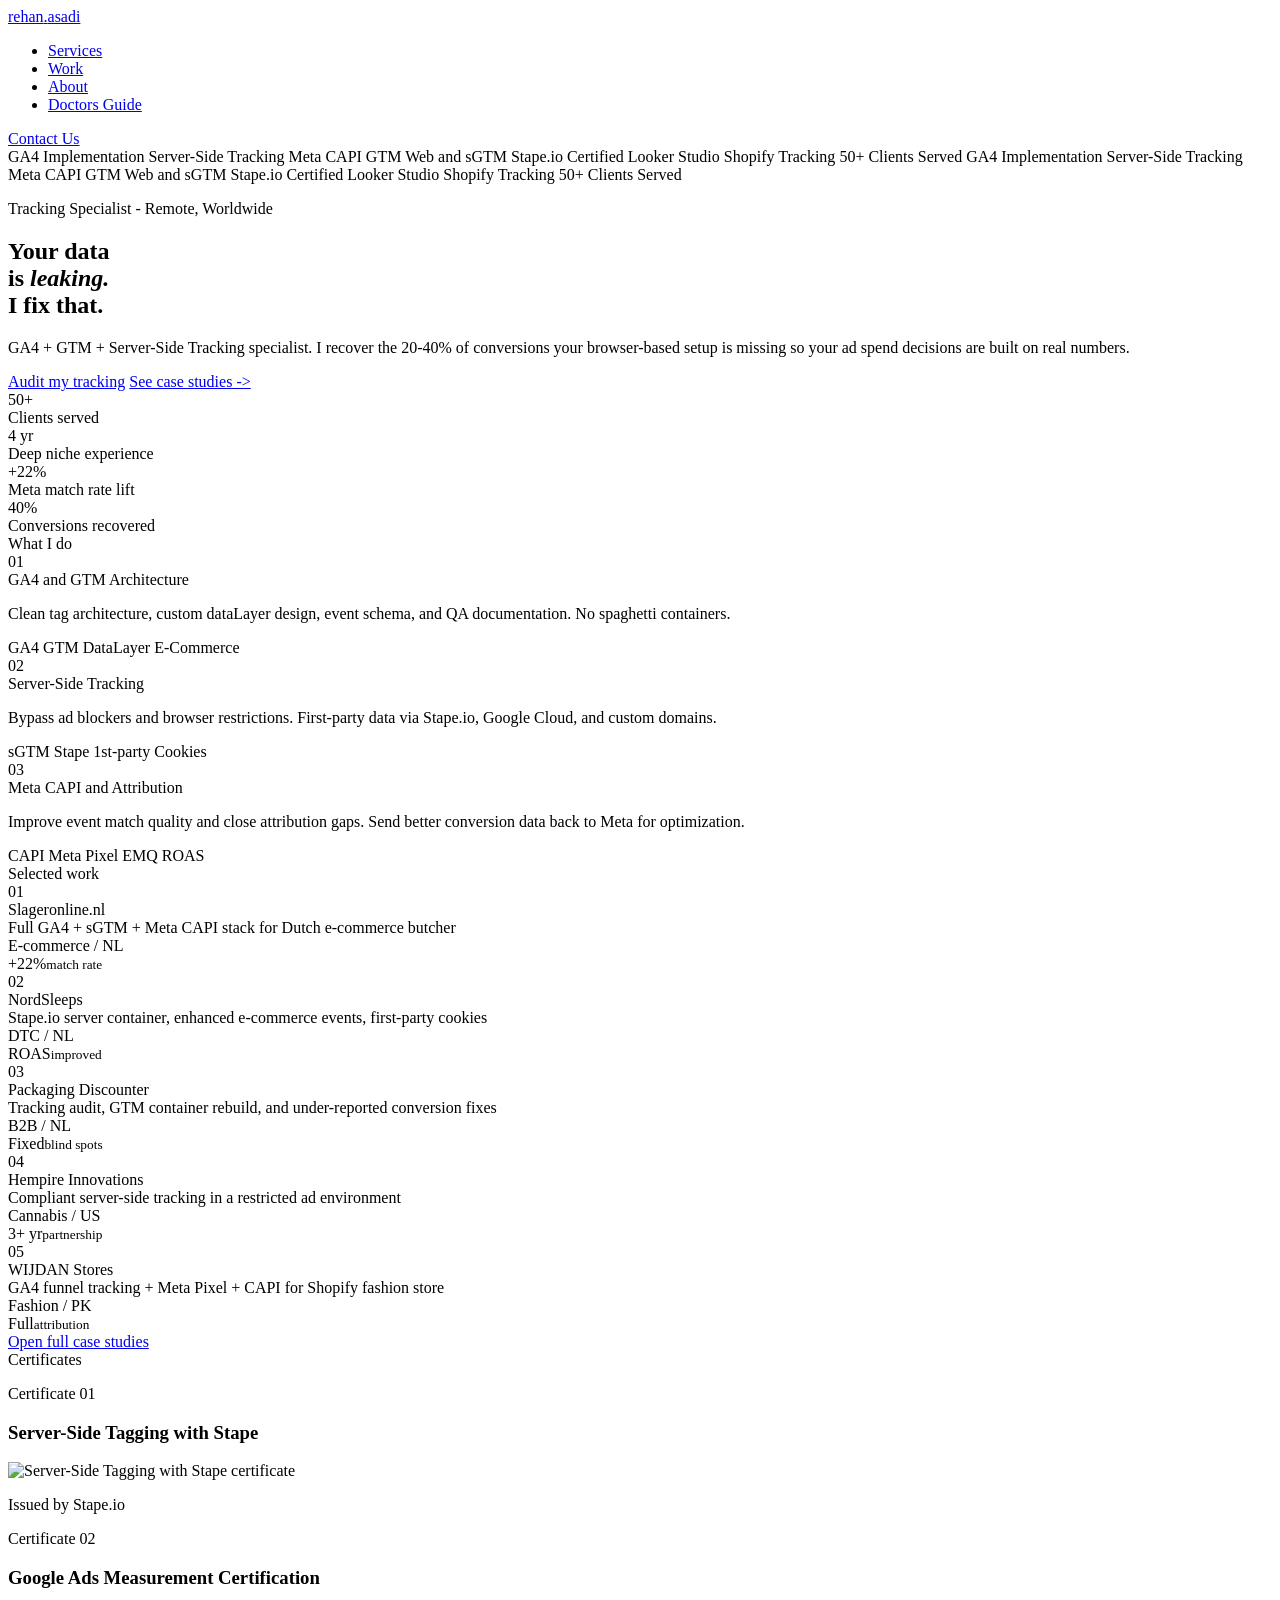
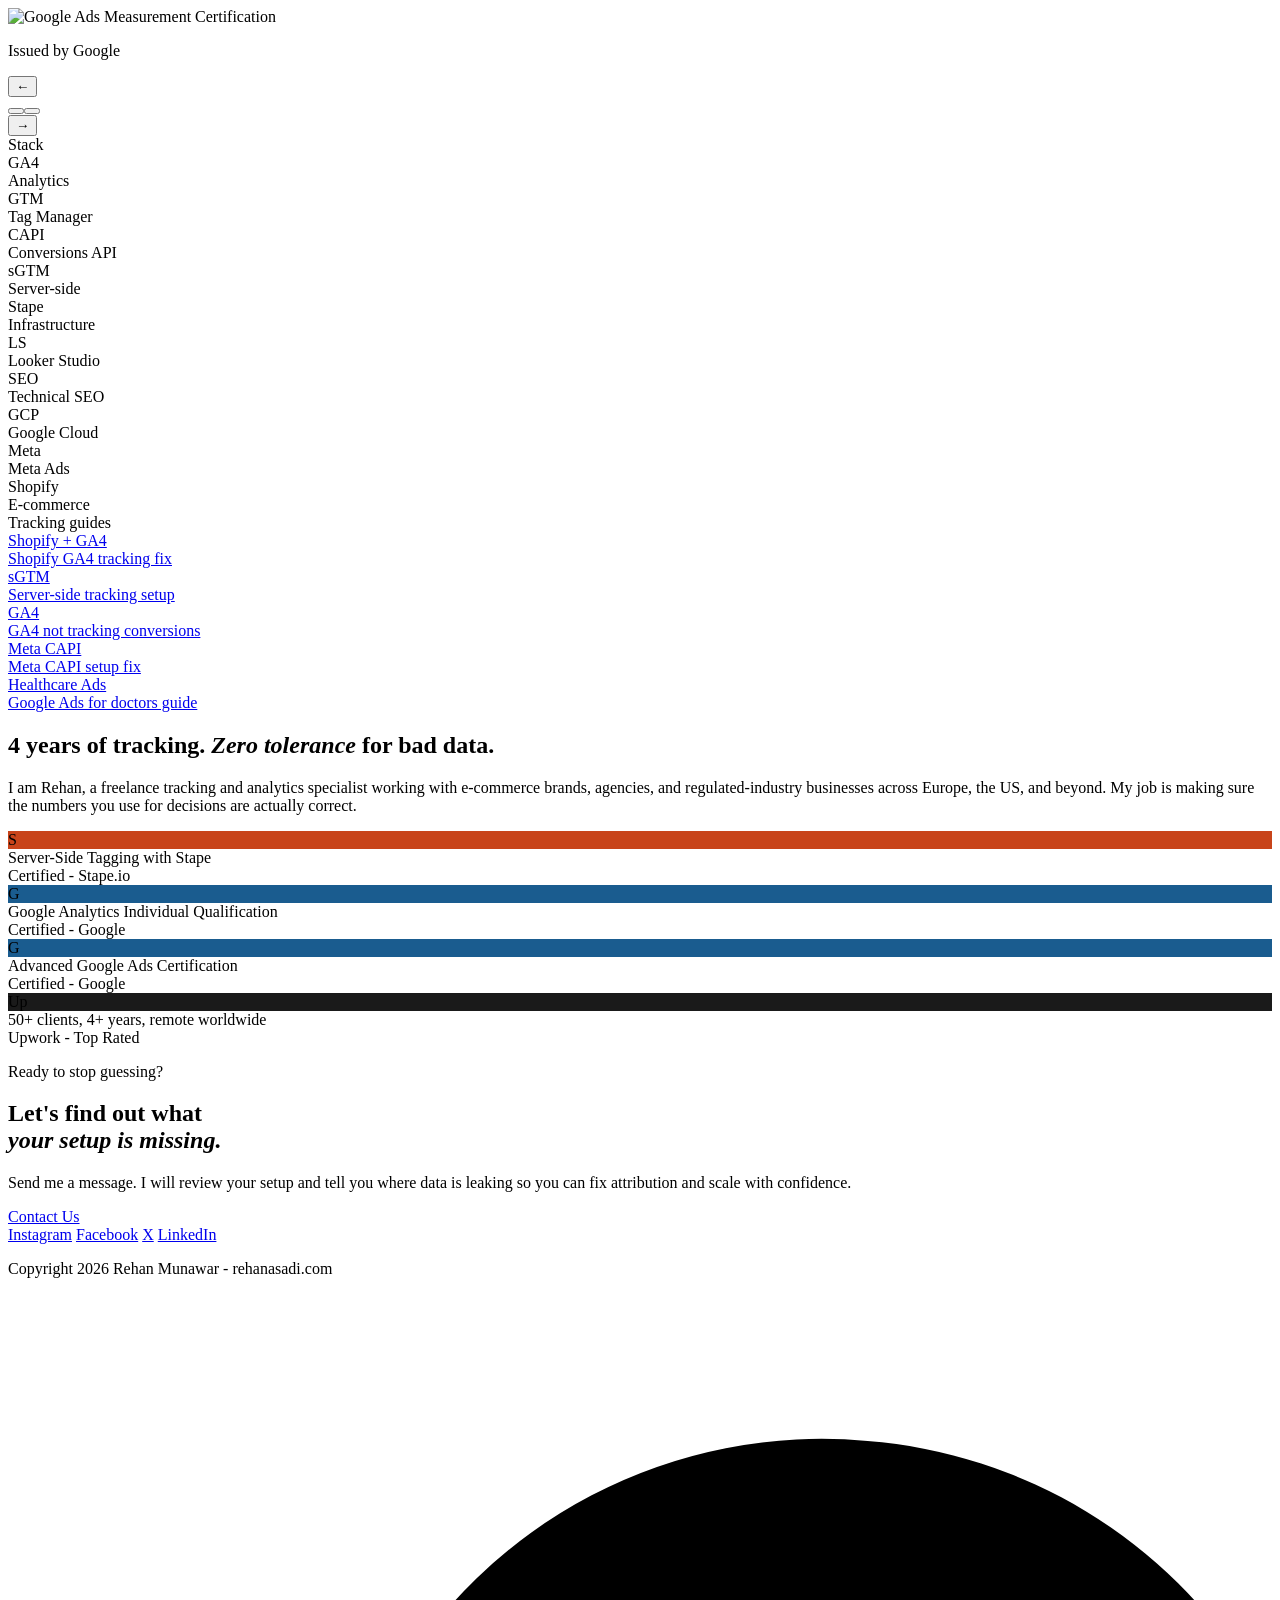
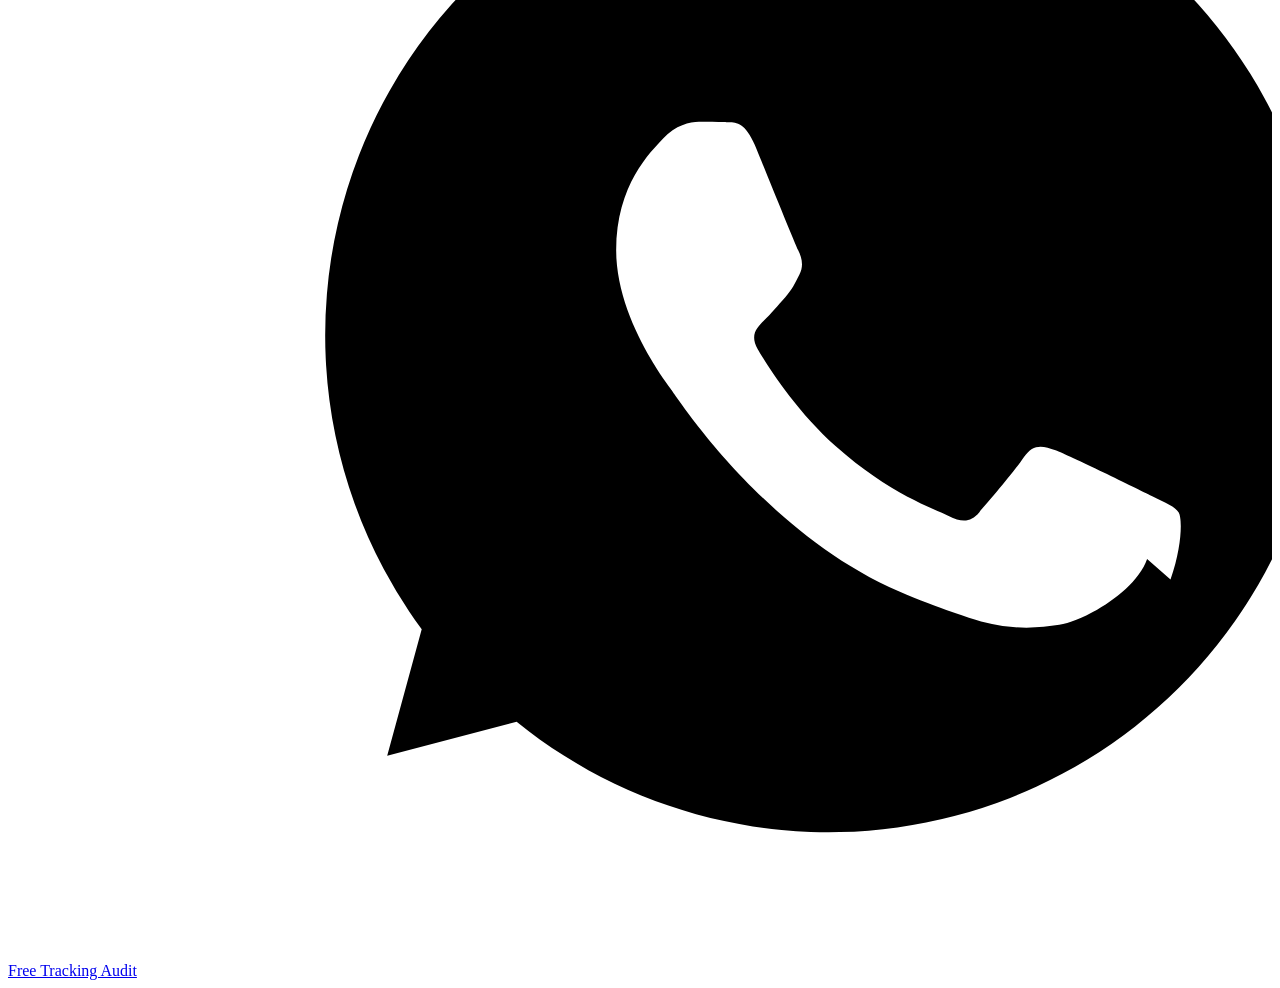
==== index.html @ 0485514f "Add files via upload" ====
<!DOCTYPE html>
<html lang="en">
<head>
  <meta charset="UTF-8" />
  <meta name="viewport" content="width=device-width, initial-scale=1.0" />
  <title>Rehan Munawar - GA4 and Server-Side Tracking Specialist</title>
  <meta name="description" content="GA4, GTM and Server-Side Tracking specialist. Recover missing conversions and improve ad attribution with clean tracking architecture." />
  <meta name="author" content="Rehan Munawar" />
  <link rel="preconnect" href="https://fonts.googleapis.com" />
  <link rel="preconnect" href="https://fonts.gstatic.com" crossorigin />
  <link href="https://fonts.googleapis.com/css2?family=DM+Mono:ital,wght@0,300;0,400;0,500;1,300&family=Fraunces:ital,opsz,wght@0,9..144,300;0,9..144,700;1,9..144,300&display=swap" rel="stylesheet" />
  <link rel="stylesheet" href="assets/styles.css" />
  <link rel="stylesheet" href="assets/contact-socials.css" />
</head>
<body>
  <nav>
    <a href="index.html" class="nav-logo">rehan<span>.</span>asadi</a>
    <ul class="nav-links">
      <li><a href="services.html">Services</a></li>
      <li><a href="case-studies.html">Work</a></li>
      <li><a href="about.html">About</a></li>
      <li><a href="google-ads-for-doctors-guide.html">Doctors Guide</a></li>
    </ul>
    <a href="audit.html" class="nav-cta">Contact Us</a>
  </nav>

  <div class="ticker">
    <div class="ticker-inner">
      <span class="ticker-item"><span class="ticker-dot"></span>GA4 Implementation</span>
      <span class="ticker-item"><span class="ticker-dot"></span>Server-Side Tracking</span>
      <span class="ticker-item"><span class="ticker-dot"></span>Meta CAPI</span>
      <span class="ticker-item"><span class="ticker-dot"></span>GTM Web and sGTM</span>
      <span class="ticker-item"><span class="ticker-dot"></span>Stape.io Certified</span>
      <span class="ticker-item"><span class="ticker-dot"></span>Looker Studio</span>
      <span class="ticker-item"><span class="ticker-dot"></span>Shopify Tracking</span>
      <span class="ticker-item"><span class="ticker-dot"></span>50+ Clients Served</span>
      <span class="ticker-item"><span class="ticker-dot"></span>GA4 Implementation</span>
      <span class="ticker-item"><span class="ticker-dot"></span>Server-Side Tracking</span>
      <span class="ticker-item"><span class="ticker-dot"></span>Meta CAPI</span>
      <span class="ticker-item"><span class="ticker-dot"></span>GTM Web and sGTM</span>
      <span class="ticker-item"><span class="ticker-dot"></span>Stape.io Certified</span>
      <span class="ticker-item"><span class="ticker-dot"></span>Looker Studio</span>
      <span class="ticker-item"><span class="ticker-dot"></span>Shopify Tracking</span>
      <span class="ticker-item"><span class="ticker-dot"></span>50+ Clients Served</span>
    </div>
  </div>

  <section class="hero">
    <div class="hero-left">
      <p class="hero-eyebrow">Tracking Specialist - Remote, Worldwide</p>
      <h1 class="hero-headline">Your data<br />is <em>leaking.</em><br />I fix that.</h1>
      <p class="hero-sub">GA4 + GTM + Server-Side Tracking specialist. I recover the 20-40% of conversions your browser-based setup is missing so your ad spend decisions are built on real numbers.</p>
      <div class="hero-cta-row">
        <a href="mailto:rehancopywriting@gmail.com" class="btn-primary">Audit my tracking</a>
        <a href="case-studies.html" class="btn-ghost">See case studies -&gt;</a>
      </div>
    </div>
    <div class="hero-right">
      <div class="stat-grid">
        <div class="stat-cell">
          <div class="stat-num">50+</div>
          <div class="stat-label">Clients served</div>
        </div>
        <div class="stat-cell">
          <div class="stat-num">4 yr</div>
          <div class="stat-label">Deep niche experience</div>
        </div>
        <div class="stat-cell">
          <div class="stat-num">+22%</div>
          <div class="stat-label">Meta match rate lift</div>
        </div>
        <div class="stat-cell">
          <div class="stat-num">40%</div>
          <div class="stat-label">Conversions recovered</div>
        </div>
      </div>
    </div>
  </section>

  <section class="services" id="services">
    <div class="section-label">What I do</div>
    <div class="services-grid">
      <div class="svc-card">
        <div class="svc-num">01</div>
        <div class="svc-title">GA4 and GTM Architecture</div>
        <p class="svc-desc">Clean tag architecture, custom dataLayer design, event schema, and QA documentation. No spaghetti containers.</p>
        <div class="svc-tags">
          <span class="tag">GA4</span>
          <span class="tag">GTM</span>
          <span class="tag">DataLayer</span>
          <span class="tag">E-Commerce</span>
        </div>
      </div>
      <div class="svc-card">
        <div class="svc-num">02</div>
        <div class="svc-title">Server-Side Tracking</div>
        <p class="svc-desc">Bypass ad blockers and browser restrictions. First-party data via Stape.io, Google Cloud, and custom domains.</p>
        <div class="svc-tags">
          <span class="tag">sGTM</span>
          <span class="tag">Stape</span>
          <span class="tag">1st-party</span>
          <span class="tag">Cookies</span>
        </div>
      </div>
      <div class="svc-card">
        <div class="svc-num">03</div>
        <div class="svc-title">Meta CAPI and Attribution</div>
        <p class="svc-desc">Improve event match quality and close attribution gaps. Send better conversion data back to Meta for optimization.</p>
        <div class="svc-tags">
          <span class="tag">CAPI</span>
          <span class="tag">Meta Pixel</span>
          <span class="tag">EMQ</span>
          <span class="tag">ROAS</span>
        </div>
      </div>
    </div>
  </section>

  <section class="cases" id="work">
    <div class="section-label">Selected work</div>
    <div class="cases-list">
      <div class="case-item">
        <div class="case-idx">01</div>
        <div>
          <div class="case-name">Slageronline.nl</div>
          <div class="case-detail">Full GA4 + sGTM + Meta CAPI stack for Dutch e-commerce butcher</div>
        </div>
        <div class="case-niche">E-commerce / NL</div>
        <div class="case-result">+22%<small>match rate</small></div>
      </div>
      <div class="case-item">
        <div class="case-idx">02</div>
        <div>
          <div class="case-name">NordSleeps</div>
          <div class="case-detail">Stape.io server container, enhanced e-commerce events, first-party cookies</div>
        </div>
        <div class="case-niche">DTC / NL</div>
        <div class="case-result">ROAS<small>improved</small></div>
      </div>
      <div class="case-item">
        <div class="case-idx">03</div>
        <div>
          <div class="case-name">Packaging Discounter</div>
          <div class="case-detail">Tracking audit, GTM container rebuild, and under-reported conversion fixes</div>
        </div>
        <div class="case-niche">B2B / NL</div>
        <div class="case-result">Fixed<small>blind spots</small></div>
      </div>
      <div class="case-item">
        <div class="case-idx">04</div>
        <div>
          <div class="case-name">Hempire Innovations</div>
          <div class="case-detail">Compliant server-side tracking in a restricted ad environment</div>
        </div>
        <div class="case-niche">Cannabis / US</div>
        <div class="case-result">3+ yr<small>partnership</small></div>
      </div>
      <div class="case-item">
        <div class="case-idx">05</div>
        <div>
          <div class="case-name">WIJDAN Stores</div>
          <div class="case-detail">GA4 funnel tracking + Meta Pixel + CAPI for Shopify fashion store</div>
        </div>
        <div class="case-niche">Fashion / PK</div>
        <div class="case-result">Full<small>attribution</small></div>
      </div>
    </div>
    <div class="hero-cta-row">
      <a href="case-studies.html" class="btn-primary">Open full case studies</a>
    </div>
  </section>

  <section class="proof-section">
    <div class="section-label">Certificates</div>
    <div class="proof-slider-card">
      <div class="proof-slider-window" data-proof-window>
        <div class="proof-slider-track" data-proof-track>
          <div class="proof-slide">
            <article class="cert-slide-panel">
              <div>
                <p class="cert-slide-top">Certificate 01</p>
                <h3 class="cert-slide-title">Server-Side Tagging with Stape</h3>
                <div class="cert-file-preview">
                  <img src="assets/certificates/server-side-tagging-stape.png" alt="Server-Side Tagging with Stape certificate" loading="lazy" decoding="async" />
                </div>
              </div>
              <p class="cert-slide-meta">Issued by Stape.io</p>
            </article>
          </div>
          <div class="proof-slide">
            <article class="cert-slide-panel">
              <div>
                <p class="cert-slide-top">Certificate 02</p>
                <h3 class="cert-slide-title">Google Ads Measurement Certification</h3>
                <div class="cert-file-preview">
                  <img src="assets/certificates/google-ads-measurement-certification.png" alt="Google Ads Measurement Certification" loading="lazy" decoding="async" />
                </div>
              </div>
              <p class="cert-slide-meta">Issued by Google</p>
            </article>
          </div>
        </div>
      </div>
      <div class="proof-slider-controls">
        <button class="proof-arrow" type="button" data-proof-prev>&larr;</button>
        <div class="proof-dots" data-proof-dots></div>
        <button class="proof-arrow" type="button" data-proof-next>&rarr;</button>
      </div>
    </div>
  </section>

  <section class="tools" id="stack">
    <div class="tools-inner">
      <div class="section-label">Stack</div>
      <div class="tools-grid">
        <div class="tool-cell"><div class="tool-icon">GA4</div><div class="tool-name">Analytics</div></div>
        <div class="tool-cell"><div class="tool-icon">GTM</div><div class="tool-name">Tag Manager</div></div>
        <div class="tool-cell"><div class="tool-icon">CAPI</div><div class="tool-name">Conversions API</div></div>
        <div class="tool-cell"><div class="tool-icon">sGTM</div><div class="tool-name">Server-side</div></div>
        <div class="tool-cell"><div class="tool-icon">Stape</div><div class="tool-name">Infrastructure</div></div>
        <div class="tool-cell"><div class="tool-icon">LS</div><div class="tool-name">Looker Studio</div></div>
        <div class="tool-cell"><div class="tool-icon">SEO</div><div class="tool-name">Technical SEO</div></div>
        <div class="tool-cell"><div class="tool-icon">GCP</div><div class="tool-name">Google Cloud</div></div>
        <div class="tool-cell"><div class="tool-icon">Meta</div><div class="tool-name">Meta Ads</div></div>
        <div class="tool-cell"><div class="tool-icon">Shopify</div><div class="tool-name">E-commerce</div></div>
      </div>
    </div>
  </section>

  <section class="guide-links">
    <div class="section-label">Tracking guides</div>
    <div class="guide-links-grid">
      <a class="guide-link-item" href="shopify-ga4-tracking.html">
        <div class="guide-link-tag">Shopify + GA4</div>
        <div class="guide-link-title">Shopify GA4 tracking fix</div>
      </a>
      <a class="guide-link-item" href="server-side-tracking-setup.html">
        <div class="guide-link-tag">sGTM</div>
        <div class="guide-link-title">Server-side tracking setup</div>
      </a>
      <a class="guide-link-item" href="ga4-not-tracking-conversions.html">
        <div class="guide-link-tag">GA4</div>
        <div class="guide-link-title">GA4 not tracking conversions</div>
      </a>
      <a class="guide-link-item" href="meta-capi-setup.html">
        <div class="guide-link-tag">Meta CAPI</div>
        <div class="guide-link-title">Meta CAPI setup fix</div>
      </a>
      <a class="guide-link-item" href="google-ads-for-doctors-guide.html">
        <div class="guide-link-tag">Healthcare Ads</div>
        <div class="guide-link-title">Google Ads for doctors guide</div>
      </a>
    </div>
  </section>

  <section class="about" id="about">
    <div class="about-left">
      <h2>4 years of tracking. <em>Zero tolerance</em> for bad data.</h2>
      <p>I am Rehan, a freelance tracking and analytics specialist working with e-commerce brands, agencies, and regulated-industry businesses across Europe, the US, and beyond. My job is making sure the numbers you use for decisions are actually correct.</p>
    </div>
    <div class="certs">
      <div class="cert-row">
        <div class="cert-badge" style="background: #c8441a;">S</div>
        <div>
          <div class="cert-text">Server-Side Tagging with Stape</div>
          <div class="cert-issuer">Certified - Stape.io</div>
        </div>
      </div>
      <div class="cert-row">
        <div class="cert-badge" style="background: #1a5c8f;">G</div>
        <div>
          <div class="cert-text">Google Analytics Individual Qualification</div>
          <div class="cert-issuer">Certified - Google</div>
        </div>
      </div>
      <div class="cert-row">
        <div class="cert-badge" style="background: #1a5c8f;">G</div>
        <div>
          <div class="cert-text">Advanced Google Ads Certification</div>
          <div class="cert-issuer">Certified - Google</div>
        </div>
      </div>
      <div class="cert-row">
        <div class="cert-badge" style="background: #1a1a1a;">Up</div>
        <div>
          <div class="cert-text">50+ clients, 4+ years, remote worldwide</div>
          <div class="cert-issuer">Upwork - Top Rated</div>
        </div>
      </div>
    </div>
  </section>

  <section class="cta-block">
    <p class="cta-eyebrow">Ready to stop guessing?</p>
    <h2>Let's find out what<br /><em>your setup is missing.</em></h2>
    <p>Send me a message. I will review your setup and tell you where data is leaking so you can fix attribution and scale with confidence.</p>
    <a href="mailto:rehancopywriting@gmail.com" class="cta-email">Contact Us</a>
    <div class="contact-socials center dark">
      <a class="contact-social-link" href="https://www.instagram.com/measurewithrehan" target="_blank" rel="noopener">Instagram</a>
      <a class="contact-social-link" href="https://www.facebook.com/share/173K18iNuX/" target="_blank" rel="noopener">Facebook</a>
      <a class="contact-social-link" href="https://x.com/Iamrehan__" target="_blank" rel="noopener">X</a>
      <a class="contact-social-link" href="https://linkedin.com/in/rehanasadi" target="_blank" rel="noopener">LinkedIn</a>
    </div>
  </section>

  <footer>
    <p>Copyright 2026 Rehan Munawar - rehanasadi.com</p>
  </footer>
  <script>
    (function () {
      const track = document.querySelector("[data-proof-track]");
      const dotsWrap = document.querySelector("[data-proof-dots]");
      const prevBtn = document.querySelector("[data-proof-prev]");
      const nextBtn = document.querySelector("[data-proof-next]");
      if (!track || !dotsWrap || !prevBtn || !nextBtn) return;
      const slides = Array.from(track.children);
      let i = 0;
      let startX = 0;
      let endX = 0;
      const go = (n) => {
        const next = (n + slides.length) % slides.length;
        if (next === i) return;
        i = next;
        track.style.transform = "translateX(-" + (i * 100) + "%)";
        slides.forEach((slide, idx) => slide.classList.toggle("is-active", idx === i));
        const panel = slides[i].querySelector(".cert-slide-panel");
        if (panel) {
          panel.classList.remove("is-flipping");
          void panel.offsetWidth;
          panel.classList.add("is-flipping");
        }
        dotsWrap.querySelectorAll(".proof-dot").forEach((d, idx) => d.classList.toggle("active", idx === i));
      };
      slides.forEach((slide, idx) => slide.classList.toggle("is-active", idx === 0));
      const firstPanel = slides[0].querySelector(".cert-slide-panel");
      if (firstPanel) firstPanel.classList.add("is-flipping");
      slides.forEach((_, idx) => {
        const dot = document.createElement("button");
        dot.type = "button";
        dot.className = "proof-dot" + (idx === 0 ? " active" : "");
        dot.addEventListener("click", () => go(idx));
        dotsWrap.appendChild(dot);
      });
      prevBtn.addEventListener("click", () => go(i - 1));
      nextBtn.addEventListener("click", () => go(i + 1));
      track.addEventListener("touchstart", (e) => { startX = e.touches[0].clientX; }, { passive: true });
      track.addEventListener("touchend", (e) => {
        endX = e.changedTouches[0].clientX;
        const dx = endX - startX;
        if (Math.abs(dx) < 35) return;
        if (dx < 0) go(i + 1);
        else go(i - 1);
      }, { passive: true });
    })();
  </script>
  <a class="whatsapp-float-cta" href="https://wa.me/13025603106?text=Hi%20Rehan%2C%20I%20want%20a%20free%20tracking%20audit." target="_blank" rel="noopener" aria-label="Chat on WhatsApp for a free tracking audit" title="Free Tracking Audit">
    <span class="wa-icon" aria-hidden="true"><svg viewBox="0 0 20 20"><path d="M13.601 2.326A7.854 7.854 0 0 0 6.546 14.8L6 16.8l2.048-.537a7.854 7.854 0 1 0 5.553-13.937zm4.423 11.36c-.186.523-.996.978-1.39 1.043-.36.058-.821.082-1.325-.08-.306-.099-.699-.229-1.206-.447-2.123-.918-3.509-3.061-3.616-3.205-.106-.143-.864-1.15-.864-2.194 0-1.044.548-1.558.743-1.77.194-.212.424-.266.566-.266.142 0 .283.001.407.007.131.006.306-.05.478.363.186.449.63 1.551.686 1.664.056.114.093.247.018.39-.074.143-.111.231-.222.354-.112.123-.236.274-.337.368-.112.111-.228.231-.099.453.13.223.576.949 1.235 1.537.848.757 1.563.991 1.785 1.102.223.111.353.093.484-.056.13-.149.557-.649.706-.871.149-.223.298-.186.502-.112.205.075 1.299.612 1.522.723.223.112.372.168.427.261.056.093.056.539-.13 1.062z"></path></svg></span>
    <span>Free Tracking Audit</span>
  </a>
  <script src="assets/whatsapp-float.js"></script>
</body>
</html>
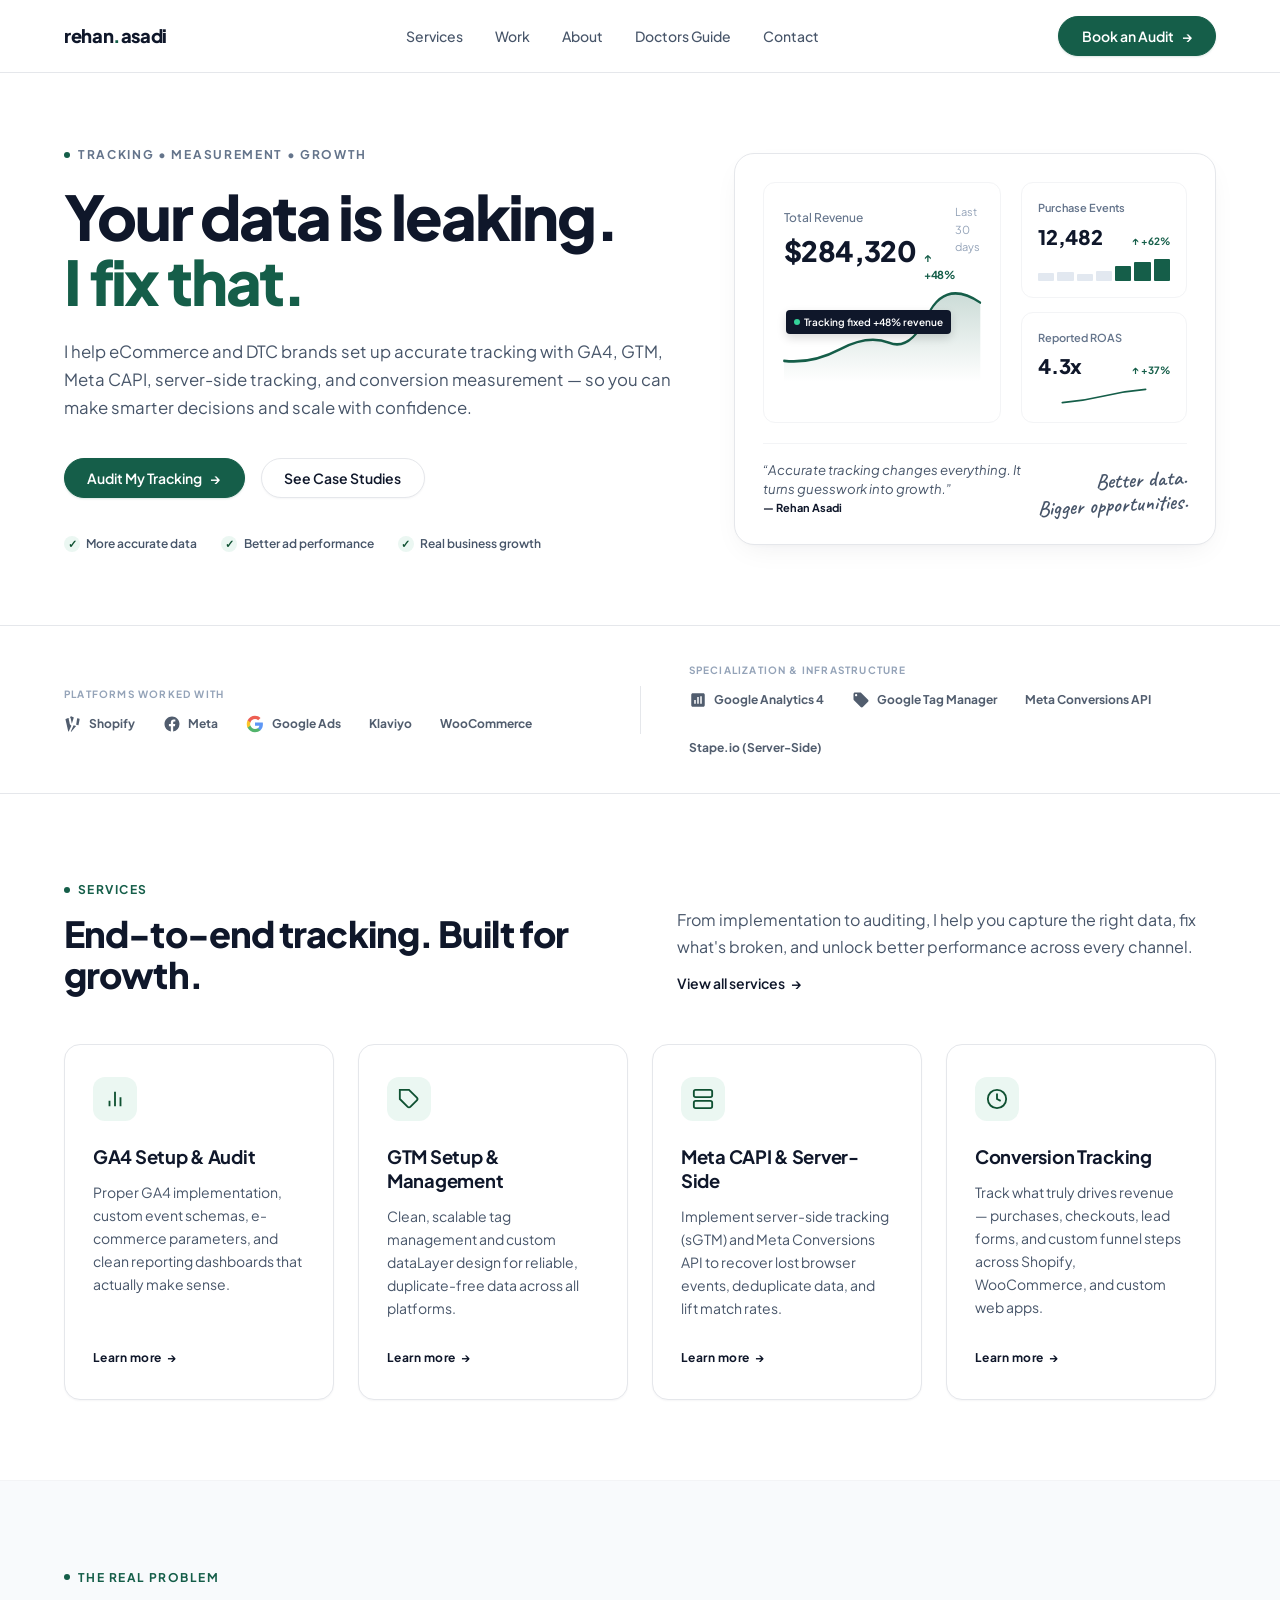
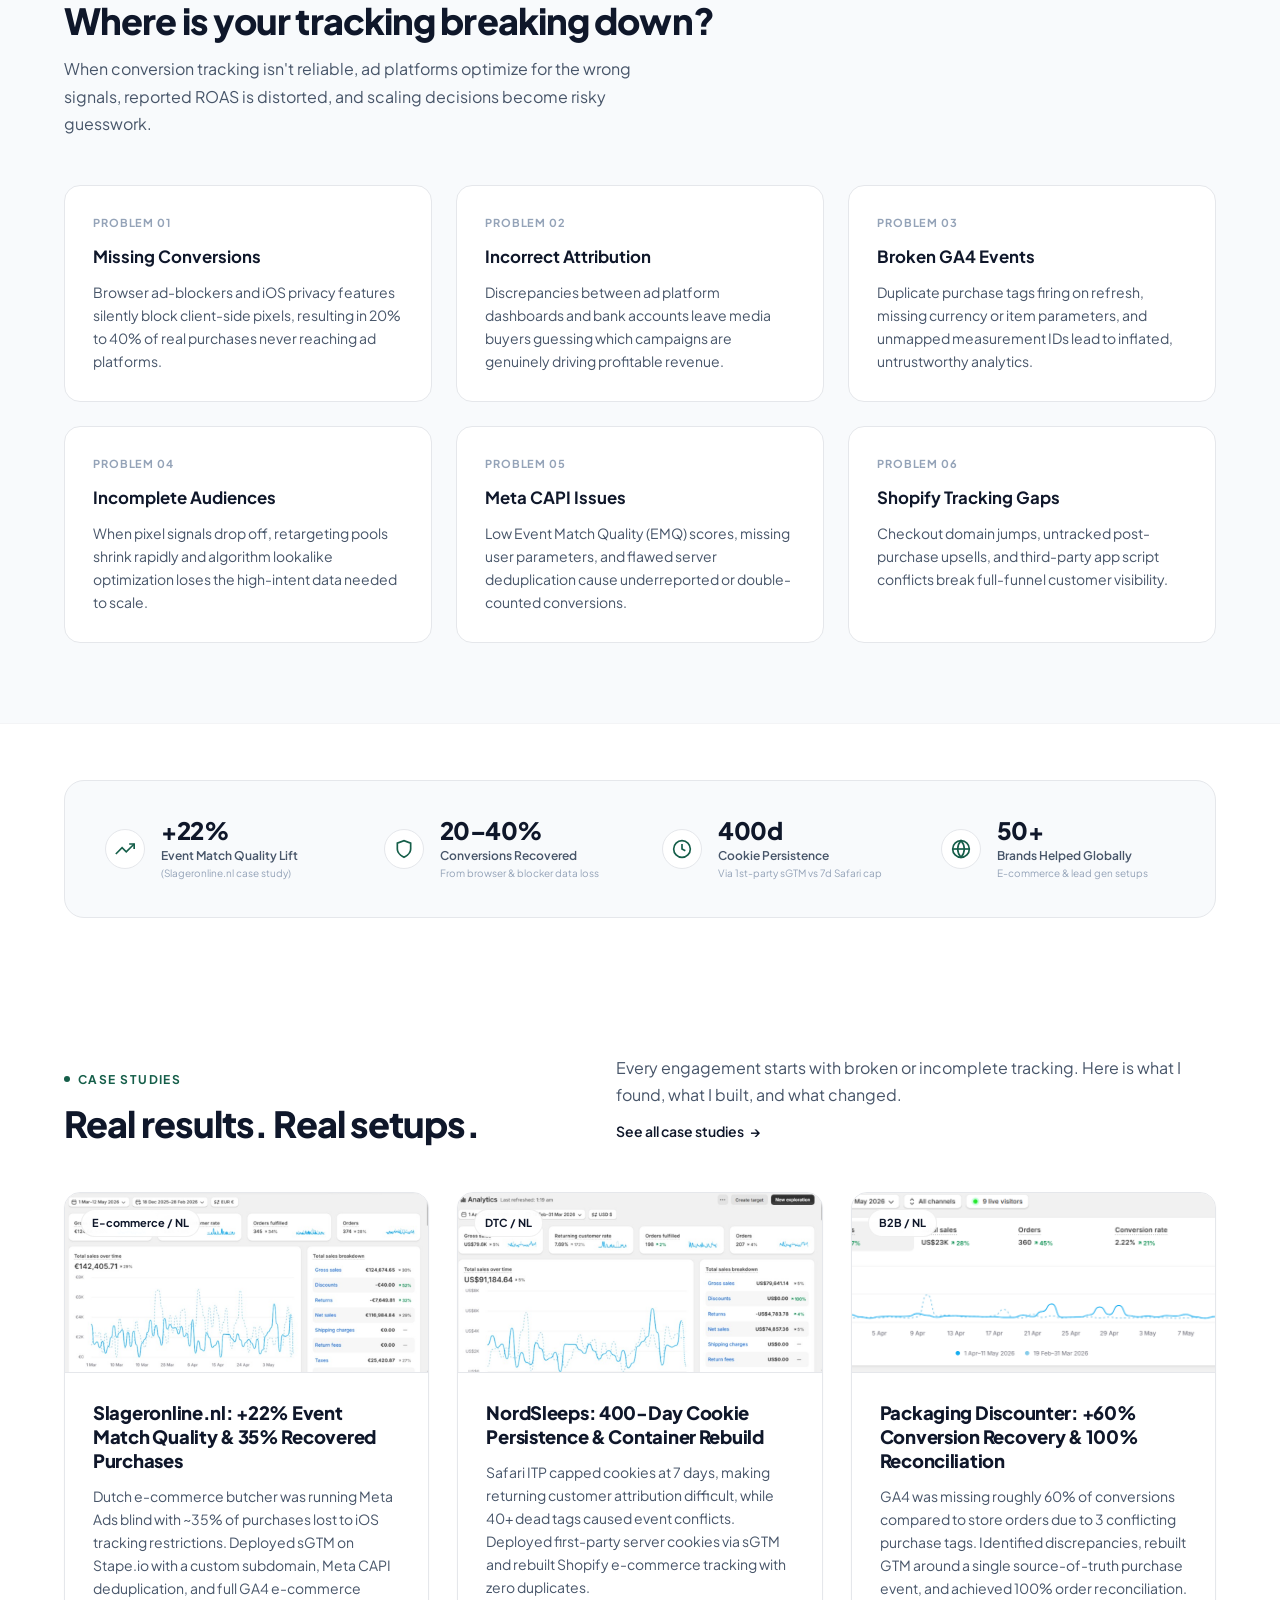
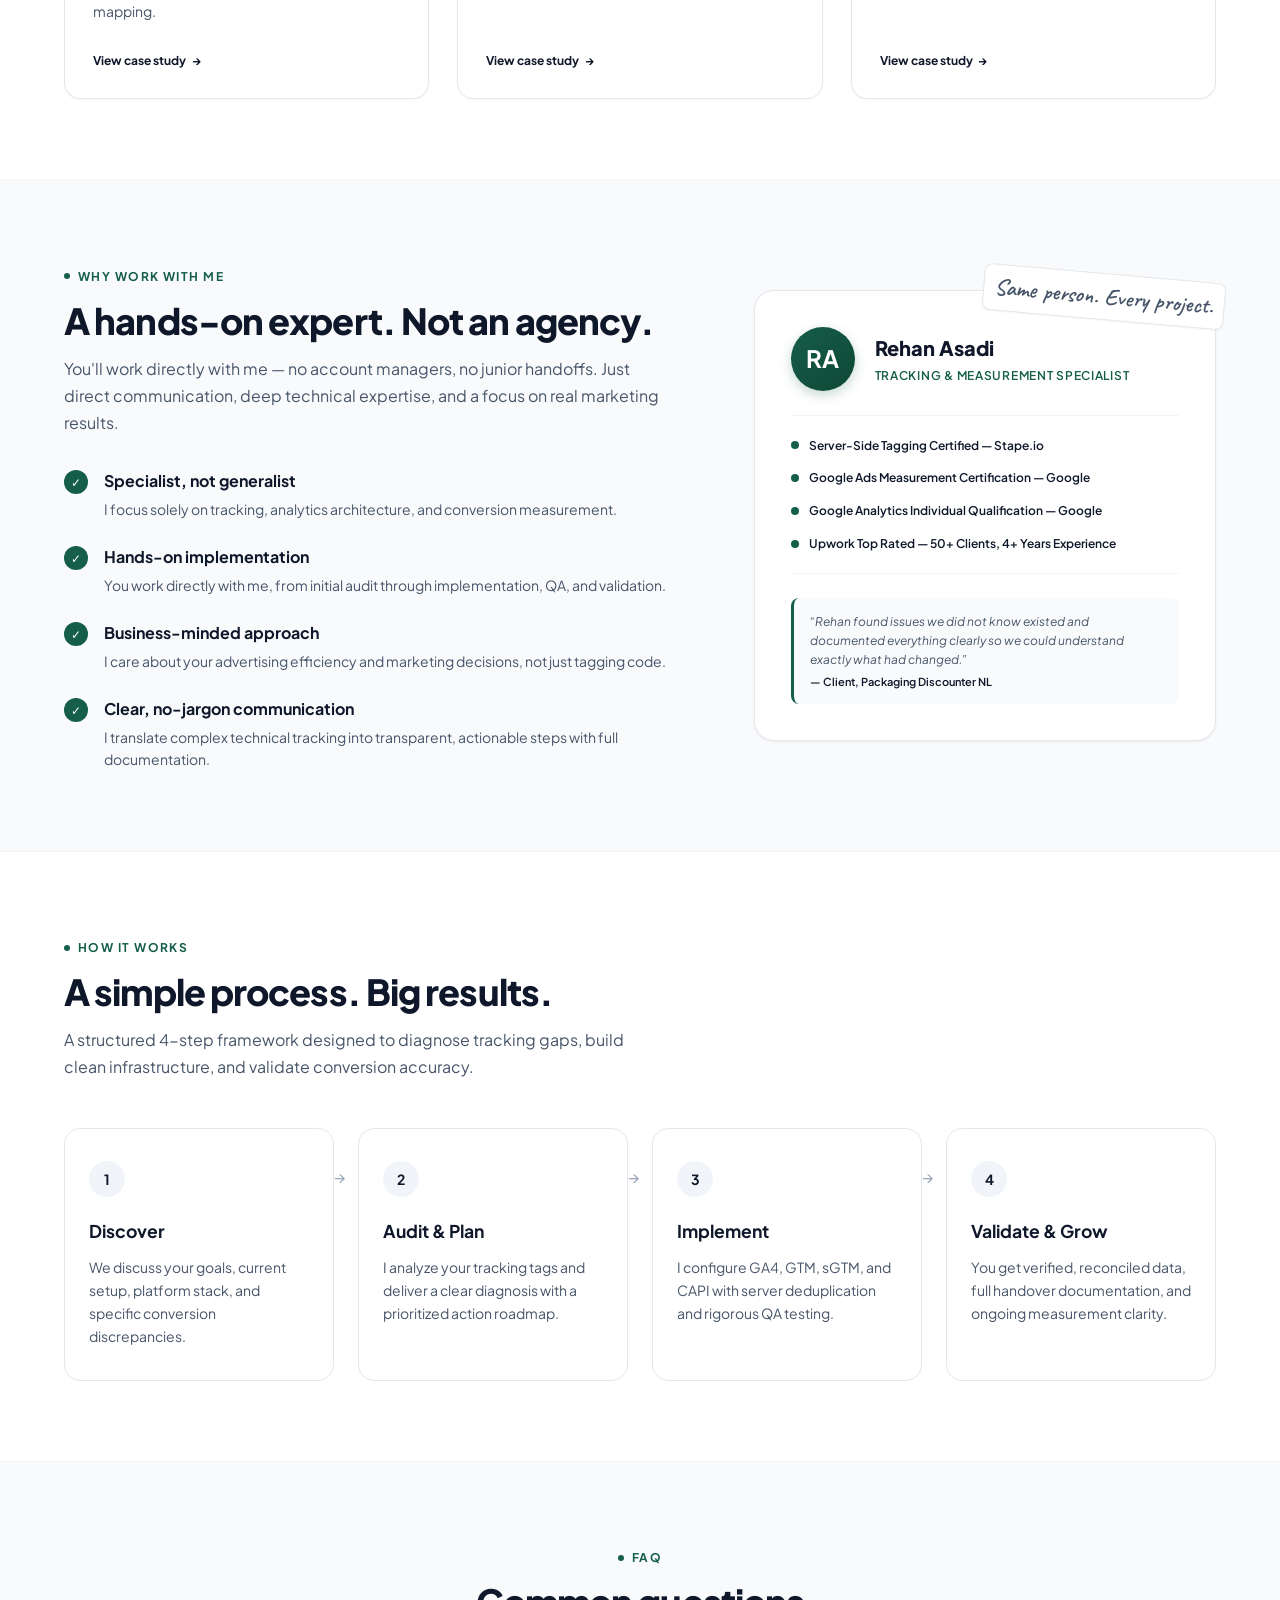
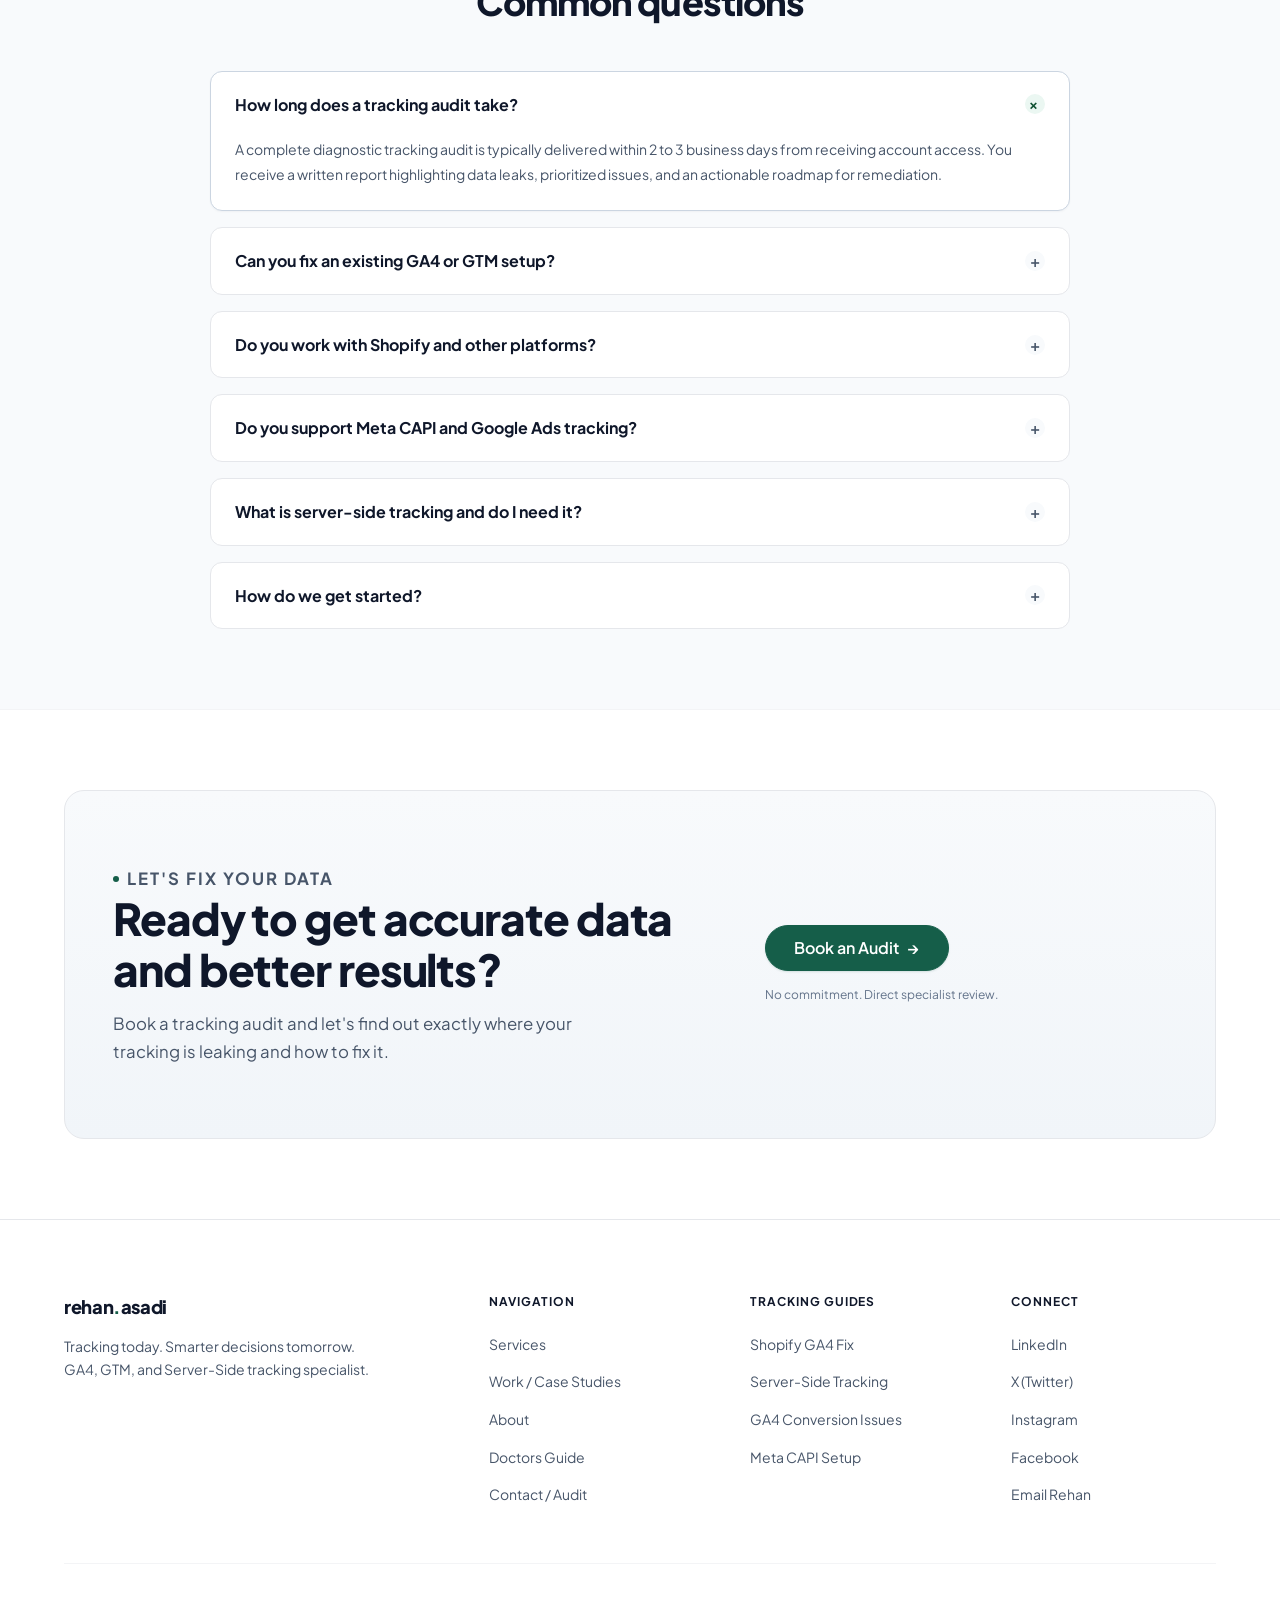
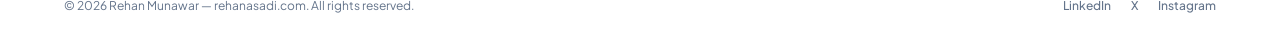
==== commit 9fb02fd6: "Redesign homepage with modern design system and verified metrics" ====
--- a/index.html
+++ b/index.html
@@ -1,362 +1,944 @@
-<!DOCTYPE html>
-<html lang="en">
-<head>
-  <meta charset="UTF-8" />
-  <meta name="viewport" content="width=device-width, initial-scale=1.0" />
-  <title>Rehan Munawar - GA4 and Server-Side Tracking Specialist</title>
-  <meta name="description" content="GA4, GTM and Server-Side Tracking specialist. Recover missing conversions and improve ad attribution with clean tracking architecture." />
-  <meta name="author" content="Rehan Munawar" />
-  <link rel="preconnect" href="https://fonts.googleapis.com" />
-  <link rel="preconnect" href="https://fonts.gstatic.com" crossorigin />
-  <link href="https://fonts.googleapis.com/css2?family=DM+Mono:ital,wght@0,300;0,400;0,500;1,300&family=Fraunces:ital,opsz,wght@0,9..144,300;0,9..144,700;1,9..144,300&display=swap" rel="stylesheet" />
-  <link rel="stylesheet" href="assets/styles.css" />
-  <link rel="stylesheet" href="assets/contact-socials.css" />
-</head>
-<body>
-  <nav>
-    <a href="index.html" class="nav-logo">rehan<span>.</span>asadi</a>
-    <ul class="nav-links">
-      <li><a href="services.html">Services</a></li>
-      <li><a href="case-studies.html">Work</a></li>
-      <li><a href="about.html">About</a></li>
-      <li><a href="google-ads-for-doctors-guide.html">Doctors Guide</a></li>
-    </ul>
-    <a href="audit.html" class="nav-cta">Contact Us</a>
-  </nav>
-
-  <div class="ticker">
-    <div class="ticker-inner">
-      <span class="ticker-item"><span class="ticker-dot"></span>GA4 Implementation</span>
-      <span class="ticker-item"><span class="ticker-dot"></span>Server-Side Tracking</span>
-      <span class="ticker-item"><span class="ticker-dot"></span>Meta CAPI</span>
-      <span class="ticker-item"><span class="ticker-dot"></span>GTM Web and sGTM</span>
-      <span class="ticker-item"><span class="ticker-dot"></span>Stape.io Certified</span>
-      <span class="ticker-item"><span class="ticker-dot"></span>Looker Studio</span>
-      <span class="ticker-item"><span class="ticker-dot"></span>Shopify Tracking</span>
-      <span class="ticker-item"><span class="ticker-dot"></span>50+ Clients Served</span>
-      <span class="ticker-item"><span class="ticker-dot"></span>GA4 Implementation</span>
-      <span class="ticker-item"><span class="ticker-dot"></span>Server-Side Tracking</span>
-      <span class="ticker-item"><span class="ticker-dot"></span>Meta CAPI</span>
-      <span class="ticker-item"><span class="ticker-dot"></span>GTM Web and sGTM</span>
-      <span class="ticker-item"><span class="ticker-dot"></span>Stape.io Certified</span>
-      <span class="ticker-item"><span class="ticker-dot"></span>Looker Studio</span>
-      <span class="ticker-item"><span class="ticker-dot"></span>Shopify Tracking</span>
-      <span class="ticker-item"><span class="ticker-dot"></span>50+ Clients Served</span>
-    </div>
-  </div>
-
-  <section class="hero">
-    <div class="hero-left">
-      <p class="hero-eyebrow">Tracking Specialist - Remote, Worldwide</p>
-      <h1 class="hero-headline">Your data<br />is <em>leaking.</em><br />I fix that.</h1>
-      <p class="hero-sub">GA4 + GTM + Server-Side Tracking specialist. I recover the 20-40% of conversions your browser-based setup is missing so your ad spend decisions are built on real numbers.</p>
-      <div class="hero-cta-row">
-        <a href="mailto:rehancopywriting@gmail.com" class="btn-primary">Audit my tracking</a>
-        <a href="case-studies.html" class="btn-ghost">See case studies -&gt;</a>
-      </div>
-    </div>
-    <div class="hero-right">
-      <div class="stat-grid">
-        <div class="stat-cell">
-          <div class="stat-num">50+</div>
-          <div class="stat-label">Clients served</div>
-        </div>
-        <div class="stat-cell">
-          <div class="stat-num">4 yr</div>
-          <div class="stat-label">Deep niche experience</div>
-        </div>
-        <div class="stat-cell">
-          <div class="stat-num">+22%</div>
-          <div class="stat-label">Meta match rate lift</div>
-        </div>
-        <div class="stat-cell">
-          <div class="stat-num">40%</div>
-          <div class="stat-label">Conversions recovered</div>
-        </div>
-      </div>
-    </div>
-  </section>
-
-  <section class="services" id="services">
-    <div class="section-label">What I do</div>
-    <div class="services-grid">
-      <div class="svc-card">
-        <div class="svc-num">01</div>
-        <div class="svc-title">GA4 and GTM Architecture</div>
-        <p class="svc-desc">Clean tag architecture, custom dataLayer design, event schema, and QA documentation. No spaghetti containers.</p>
-        <div class="svc-tags">
-          <span class="tag">GA4</span>
-          <span class="tag">GTM</span>
-          <span class="tag">DataLayer</span>
-          <span class="tag">E-Commerce</span>
-        </div>
-      </div>
-      <div class="svc-card">
-        <div class="svc-num">02</div>
-        <div class="svc-title">Server-Side Tracking</div>
-        <p class="svc-desc">Bypass ad blockers and browser restrictions. First-party data via Stape.io, Google Cloud, and custom domains.</p>
-        <div class="svc-tags">
-          <span class="tag">sGTM</span>
-          <span class="tag">Stape</span>
-          <span class="tag">1st-party</span>
-          <span class="tag">Cookies</span>
-        </div>
-      </div>
-      <div class="svc-card">
-        <div class="svc-num">03</div>
-        <div class="svc-title">Meta CAPI and Attribution</div>
-        <p class="svc-desc">Improve event match quality and close attribution gaps. Send better conversion data back to Meta for optimization.</p>
-        <div class="svc-tags">
-          <span class="tag">CAPI</span>
-          <span class="tag">Meta Pixel</span>
-          <span class="tag">EMQ</span>
-          <span class="tag">ROAS</span>
-        </div>
-      </div>
-    </div>
-  </section>
-
-  <section class="cases" id="work">
-    <div class="section-label">Selected work</div>
-    <div class="cases-list">
-      <div class="case-item">
-        <div class="case-idx">01</div>
-        <div>
-          <div class="case-name">Slageronline.nl</div>
-          <div class="case-detail">Full GA4 + sGTM + Meta CAPI stack for Dutch e-commerce butcher</div>
-        </div>
-        <div class="case-niche">E-commerce / NL</div>
-        <div class="case-result">+22%<small>match rate</small></div>
-      </div>
-      <div class="case-item">
-        <div class="case-idx">02</div>
-        <div>
-          <div class="case-name">NordSleeps</div>
-          <div class="case-detail">Stape.io server container, enhanced e-commerce events, first-party cookies</div>
-        </div>
-        <div class="case-niche">DTC / NL</div>
-        <div class="case-result">ROAS<small>improved</small></div>
-      </div>
-      <div class="case-item">
-        <div class="case-idx">03</div>
-        <div>
-          <div class="case-name">Packaging Discounter</div>
-          <div class="case-detail">Tracking audit, GTM container rebuild, and under-reported conversion fixes</div>
-        </div>
-        <div class="case-niche">B2B / NL</div>
-        <div class="case-result">Fixed<small>blind spots</small></div>
-      </div>
-      <div class="case-item">
-        <div class="case-idx">04</div>
-        <div>
-          <div class="case-name">Hempire Innovations</div>
-          <div class="case-detail">Compliant server-side tracking in a restricted ad environment</div>
-        </div>
-        <div class="case-niche">Cannabis / US</div>
-        <div class="case-result">3+ yr<small>partnership</small></div>
-      </div>
-      <div class="case-item">
-        <div class="case-idx">05</div>
-        <div>
-          <div class="case-name">WIJDAN Stores</div>
-          <div class="case-detail">GA4 funnel tracking + Meta Pixel + CAPI for Shopify fashion store</div>
-        </div>
-        <div class="case-niche">Fashion / PK</div>
-        <div class="case-result">Full<small>attribution</small></div>
-      </div>
-    </div>
-    <div class="hero-cta-row">
-      <a href="case-studies.html" class="btn-primary">Open full case studies</a>
-    </div>
-  </section>
-
-  <section class="proof-section">
-    <div class="section-label">Certificates</div>
-    <div class="proof-slider-card">
-      <div class="proof-slider-window" data-proof-window>
-        <div class="proof-slider-track" data-proof-track>
-          <div class="proof-slide">
-            <article class="cert-slide-panel">
-              <div>
-                <p class="cert-slide-top">Certificate 01</p>
-                <h3 class="cert-slide-title">Server-Side Tagging with Stape</h3>
-                <div class="cert-file-preview">
-                  <img src="assets/certificates/server-side-tagging-stape.png" alt="Server-Side Tagging with Stape certificate" loading="lazy" decoding="async" />
-                </div>
-              </div>
-              <p class="cert-slide-meta">Issued by Stape.io</p>
-            </article>
-          </div>
-          <div class="proof-slide">
-            <article class="cert-slide-panel">
-              <div>
-                <p class="cert-slide-top">Certificate 02</p>
-                <h3 class="cert-slide-title">Google Ads Measurement Certification</h3>
-                <div class="cert-file-preview">
-                  <img src="assets/certificates/google-ads-measurement-certification.png" alt="Google Ads Measurement Certification" loading="lazy" decoding="async" />
-                </div>
-              </div>
-              <p class="cert-slide-meta">Issued by Google</p>
-            </article>
-          </div>
-        </div>
-      </div>
-      <div class="proof-slider-controls">
-        <button class="proof-arrow" type="button" data-proof-prev>&larr;</button>
-        <div class="proof-dots" data-proof-dots></div>
-        <button class="proof-arrow" type="button" data-proof-next>&rarr;</button>
-      </div>
-    </div>
-  </section>
-
-  <section class="tools" id="stack">
-    <div class="tools-inner">
-      <div class="section-label">Stack</div>
-      <div class="tools-grid">
-        <div class="tool-cell"><div class="tool-icon">GA4</div><div class="tool-name">Analytics</div></div>
-        <div class="tool-cell"><div class="tool-icon">GTM</div><div class="tool-name">Tag Manager</div></div>
-        <div class="tool-cell"><div class="tool-icon">CAPI</div><div class="tool-name">Conversions API</div></div>
-        <div class="tool-cell"><div class="tool-icon">sGTM</div><div class="tool-name">Server-side</div></div>
-        <div class="tool-cell"><div class="tool-icon">Stape</div><div class="tool-name">Infrastructure</div></div>
-        <div class="tool-cell"><div class="tool-icon">LS</div><div class="tool-name">Looker Studio</div></div>
-        <div class="tool-cell"><div class="tool-icon">SEO</div><div class="tool-name">Technical SEO</div></div>
-        <div class="tool-cell"><div class="tool-icon">GCP</div><div class="tool-name">Google Cloud</div></div>
-        <div class="tool-cell"><div class="tool-icon">Meta</div><div class="tool-name">Meta Ads</div></div>
-        <div class="tool-cell"><div class="tool-icon">Shopify</div><div class="tool-name">E-commerce</div></div>
-      </div>
-    </div>
-  </section>
-
-  <section class="guide-links">
-    <div class="section-label">Tracking guides</div>
-    <div class="guide-links-grid">
-      <a class="guide-link-item" href="shopify-ga4-tracking.html">
-        <div class="guide-link-tag">Shopify + GA4</div>
-        <div class="guide-link-title">Shopify GA4 tracking fix</div>
-      </a>
-      <a class="guide-link-item" href="server-side-tracking-setup.html">
-        <div class="guide-link-tag">sGTM</div>
-        <div class="guide-link-title">Server-side tracking setup</div>
-      </a>
-      <a class="guide-link-item" href="ga4-not-tracking-conversions.html">
-        <div class="guide-link-tag">GA4</div>
-        <div class="guide-link-title">GA4 not tracking conversions</div>
-      </a>
-      <a class="guide-link-item" href="meta-capi-setup.html">
-        <div class="guide-link-tag">Meta CAPI</div>
-        <div class="guide-link-title">Meta CAPI setup fix</div>
-      </a>
-      <a class="guide-link-item" href="google-ads-for-doctors-guide.html">
-        <div class="guide-link-tag">Healthcare Ads</div>
-        <div class="guide-link-title">Google Ads for doctors guide</div>
-      </a>
-    </div>
-  </section>
-
-  <section class="about" id="about">
-    <div class="about-left">
-      <h2>4 years of tracking. <em>Zero tolerance</em> for bad data.</h2>
-      <p>I am Rehan, a freelance tracking and analytics specialist working with e-commerce brands, agencies, and regulated-industry businesses across Europe, the US, and beyond. My job is making sure the numbers you use for decisions are actually correct.</p>
-    </div>
-    <div class="certs">
-      <div class="cert-row">
-        <div class="cert-badge" style="background: #c8441a;">S</div>
-        <div>
-          <div class="cert-text">Server-Side Tagging with Stape</div>
-          <div class="cert-issuer">Certified - Stape.io</div>
-        </div>
-      </div>
-      <div class="cert-row">
-        <div class="cert-badge" style="background: #1a5c8f;">G</div>
-        <div>
-          <div class="cert-text">Google Analytics Individual Qualification</div>
-          <div class="cert-issuer">Certified - Google</div>
-        </div>
-      </div>
-      <div class="cert-row">
-        <div class="cert-badge" style="background: #1a5c8f;">G</div>
-        <div>
-          <div class="cert-text">Advanced Google Ads Certification</div>
-          <div class="cert-issuer">Certified - Google</div>
-        </div>
-      </div>
-      <div class="cert-row">
-        <div class="cert-badge" style="background: #1a1a1a;">Up</div>
-        <div>
-          <div class="cert-text">50+ clients, 4+ years, remote worldwide</div>
-          <div class="cert-issuer">Upwork - Top Rated</div>
-        </div>
-      </div>
-    </div>
-  </section>
-
-  <section class="cta-block">
-    <p class="cta-eyebrow">Ready to stop guessing?</p>
-    <h2>Let's find out what<br /><em>your setup is missing.</em></h2>
-    <p>Send me a message. I will review your setup and tell you where data is leaking so you can fix attribution and scale with confidence.</p>
-    <a href="mailto:rehancopywriting@gmail.com" class="cta-email">Contact Us</a>
-    <div class="contact-socials center dark">
-      <a class="contact-social-link" href="https://www.instagram.com/measurewithrehan" target="_blank" rel="noopener">Instagram</a>
-      <a class="contact-social-link" href="https://www.facebook.com/share/173K18iNuX/" target="_blank" rel="noopener">Facebook</a>
-      <a class="contact-social-link" href="https://x.com/Iamrehan__" target="_blank" rel="noopener">X</a>
-      <a class="contact-social-link" href="https://linkedin.com/in/rehanasadi" target="_blank" rel="noopener">LinkedIn</a>
-    </div>
-  </section>
-
-  <footer>
-    <p>Copyright 2026 Rehan Munawar - rehanasadi.com</p>
-  </footer>
-  <script>
-    (function () {
-      const track = document.querySelector("[data-proof-track]");
-      const dotsWrap = document.querySelector("[data-proof-dots]");
-      const prevBtn = document.querySelector("[data-proof-prev]");
-      const nextBtn = document.querySelector("[data-proof-next]");
-      if (!track || !dotsWrap || !prevBtn || !nextBtn) return;
-      const slides = Array.from(track.children);
-      let i = 0;
-      let startX = 0;
-      let endX = 0;
-      const go = (n) => {
-        const next = (n + slides.length) % slides.length;
-        if (next === i) return;
-        i = next;
-        track.style.transform = "translateX(-" + (i * 100) + "%)";
-        slides.forEach((slide, idx) => slide.classList.toggle("is-active", idx === i));
-        const panel = slides[i].querySelector(".cert-slide-panel");
-        if (panel) {
-          panel.classList.remove("is-flipping");
-          void panel.offsetWidth;
-          panel.classList.add("is-flipping");
-        }
-        dotsWrap.querySelectorAll(".proof-dot").forEach((d, idx) => d.classList.toggle("active", idx === i));
-      };
-      slides.forEach((slide, idx) => slide.classList.toggle("is-active", idx === 0));
-      const firstPanel = slides[0].querySelector(".cert-slide-panel");
-      if (firstPanel) firstPanel.classList.add("is-flipping");
-      slides.forEach((_, idx) => {
-        const dot = document.createElement("button");
-        dot.type = "button";
-        dot.className = "proof-dot" + (idx === 0 ? " active" : "");
-        dot.addEventListener("click", () => go(idx));
-        dotsWrap.appendChild(dot);
-      });
-      prevBtn.addEventListener("click", () => go(i - 1));
-      nextBtn.addEventListener("click", () => go(i + 1));
-      track.addEventListener("touchstart", (e) => { startX = e.touches[0].clientX; }, { passive: true });
-      track.addEventListener("touchend", (e) => {
-        endX = e.changedTouches[0].clientX;
-        const dx = endX - startX;
-        if (Math.abs(dx) < 35) return;
-        if (dx < 0) go(i + 1);
-        else go(i - 1);
-      }, { passive: true });
-    })();
-  </script>
-  <a class="whatsapp-float-cta" href="https://wa.me/13025603106?text=Hi%20Rehan%2C%20I%20want%20a%20free%20tracking%20audit." target="_blank" rel="noopener" aria-label="Chat on WhatsApp for a free tracking audit" title="Free Tracking Audit">
-    <span class="wa-icon" aria-hidden="true"><svg viewBox="0 0 20 20"><path d="M13.601 2.326A7.854 7.854 0 0 0 6.546 14.8L6 16.8l2.048-.537a7.854 7.854 0 1 0 5.553-13.937zm4.423 11.36c-.186.523-.996.978-1.39 1.043-.36.058-.821.082-1.325-.08-.306-.099-.699-.229-1.206-.447-2.123-.918-3.509-3.061-3.616-3.205-.106-.143-.864-1.15-.864-2.194 0-1.044.548-1.558.743-1.77.194-.212.424-.266.566-.266.142 0 .283.001.407.007.131.006.306-.05.478.363.186.449.63 1.551.686 1.664.056.114.093.247.018.39-.074.143-.111.231-.222.354-.112.123-.236.274-.337.368-.112.111-.228.231-.099.453.13.223.576.949 1.235 1.537.848.757 1.563.991 1.785 1.102.223.111.353.093.484-.056.13-.149.557-.649.706-.871.149-.223.298-.186.502-.112.205.075 1.299.612 1.522.723.223.112.372.168.427.261.056.093.056.539-.13 1.062z"></path></svg></span>
-    <span>Free Tracking Audit</span>
-  </a>
-  <script src="assets/whatsapp-float.js"></script>
-</body>
-</html>
+<!DOCTYPE html>
+<html lang="en">
+<head>
+  <meta charset="UTF-8" />
+  <meta name="viewport" content="width=device-width, initial-scale=1.0" />
+  <title>Rehan Asadi - GA4, GTM &amp; Server-Side Tracking Specialist</title>
+  <meta name="description" content="GA4, Google Tag Manager, and Server-Side Tracking specialist. Recover missing conversions, improve Meta CAPI attribution, and fix analytics architecture." />
+  <meta name="author" content="Rehan Munawar" />
+  <link rel="canonical" href="https://rehanasadi.com/" />
+
+  <!-- Open Graph / Meta -->
+  <meta property="og:type" content="website" />
+  <meta property="og:url" content="https://rehanasadi.com/" />
+  <meta property="og:title" content="Rehan Asadi - GA4, GTM &amp; Server-Side Tracking Specialist" />
+  <meta property="og:description" content="Recover missing conversions and improve ad attribution with clean tracking architecture." />
+
+  <!-- Fonts & Stylesheets -->
+  <link rel="preconnect" href="https://fonts.googleapis.com" />
+  <link rel="preconnect" href="https://fonts.gstatic.com" crossorigin />
+  <link rel="stylesheet" href="assets/design-system.css" />
+  <link rel="stylesheet" href="assets/homepage.css" />
+  <link rel="stylesheet" href="assets/contact-socials.css" />
+
+  <!-- JSON-LD Structured Data -->
+  <script type="application/ld+json">
+  {
+    "@context": "https://schema.org",
+    "@type": "ProfessionalService",
+    "name": "Rehan Asadi - Tracking Specialist",
+    "url": "https://rehanasadi.com/",
+    "description": "GA4, GTM, Meta CAPI, and Server-Side Tracking specialist helping businesses make better marketing decisions through accurate conversion measurement.",
+    "founder": {
+      "@type": "Person",
+      "name": "Rehan Munawar",
+      "jobTitle": "Tracking & Analytics Specialist"
+    },
+    "sameAs": [
+      "https://linkedin.com/in/rehanasadi",
+      "https://x.com/Iamrehan__",
+      "https://www.instagram.com/measurewithrehan",
+      "https://www.facebook.com/share/173K18iNuX/"
+    ]
+  }
+  </script>
+</head>
+<body>
+
+  <!-- =========================================================================
+       1. HEADER
+       ========================================================================= -->
+  <header class="site-header">
+    <div class="ds-container">
+      <div class="site-header-inner">
+        <a href="/" class="site-logo" aria-label="Rehan Asadi Home">
+          rehan<span>.</span>asadi
+        </a>
+
+        <nav class="site-nav" aria-label="Main Navigation">
+          <a href="services.html">Services</a>
+          <a href="case-studies.html">Work</a>
+          <a href="about.html">About</a>
+          <a href="google-ads-for-doctors-guide.html">Doctors Guide</a>
+          <a href="audit.html">Contact</a>
+        </nav>
+
+        <div class="nav-actions">
+          <a href="audit.html" class="btn btn-primary">
+            Book an Audit <span class="btn-icon-arrow" aria-hidden="true">→</span>
+          </a>
+          <button class="mobile-nav-toggle" id="mobile-toggle" aria-label="Toggle navigation menu" aria-expanded="false">
+            <svg width="24" height="24" viewBox="0 0 24 24" fill="none" stroke="currentColor" stroke-width="2" stroke-linecap="round" stroke-linejoin="round">
+              <line x1="3" y1="12" x2="21" y2="12"></line>
+              <line x1="3" y1="6" x2="21" y2="6"></line>
+              <line x1="3" y1="18" x2="21" y2="18"></line>
+            </svg>
+          </button>
+        </div>
+      </div>
+    </div>
+
+    <!-- Mobile Drawer -->
+    <div class="mobile-nav-drawer" id="mobile-drawer" hidden>
+      <ul class="mobile-nav-list">
+        <li><a href="services.html">Services</a></li>
+        <li><a href="case-studies.html">Work / Case Studies</a></li>
+        <li><a href="about.html">About</a></li>
+        <li><a href="google-ads-for-doctors-guide.html">Doctors Guide</a></li>
+        <li><a href="audit.html">Contact</a></li>
+      </ul>
+      <a href="audit.html" class="btn btn-primary" style="width: 100%; text-align: center;">
+        Book an Audit →
+      </a>
+    </div>
+  </header>
+
+  <main>
+    <!-- =========================================================================
+         2. HERO SECTION
+         ========================================================================= -->
+    <section class="hero-section">
+      <div class="ds-container">
+        <div class="hero-grid">
+          <!-- Left Column -->
+          <div class="hero-content">
+            <p class="hero-eyebrow-text">
+              <span class="ds-eyebrow-dot" aria-hidden="true"></span>
+              Tracking &bull; Measurement &bull; Growth
+            </p>
+            <h1 class="hero-headline">
+              Your data is leaking.
+              <span class="highlight-green">I fix that.</span>
+            </h1>
+            <p class="hero-subtext">
+              I help eCommerce and DTC brands set up accurate tracking with GA4, GTM, Meta CAPI, server-side tracking, and conversion measurement &mdash; so you can make smarter decisions and scale with confidence.
+            </p>
+            <div class="hero-cta-group">
+              <a href="audit.html" class="btn btn-primary">
+                Audit My Tracking <span class="btn-icon-arrow" aria-hidden="true">→</span>
+              </a>
+              <a href="case-studies.html" class="btn btn-secondary">
+                See Case Studies
+              </a>
+            </div>
+            <ul class="hero-benefits">
+              <li class="hero-benefit-item">
+                <span class="hero-benefit-check" aria-hidden="true">✓</span>
+                More accurate data
+              </li>
+              <li class="hero-benefit-item">
+                <span class="hero-benefit-check" aria-hidden="true">✓</span>
+                Better ad performance
+              </li>
+              <li class="hero-benefit-item">
+                <span class="hero-benefit-check" aria-hidden="true">✓</span>
+                Real business growth
+              </li>
+            </ul>
+          </div>
+
+          <!-- Right Column: Measurement Dashboard Visual -->
+          <div class="hero-visual-wrap">
+            <div class="dashboard-card" aria-label="Measurement Dashboard Overview">
+              <div class="dashboard-top-row">
+                <!-- Main Area Chart -->
+                <div class="chart-card-main">
+                  <div class="chart-card-header">
+                    <div>
+                      <span class="metric-label-sm">Total Revenue</span>
+                      <div class="chart-metric-val">
+                        $284,320
+                        <span class="chart-metric-badge" aria-label="48 percent increase">↑ +48%</span>
+                      </div>
+                    </div>
+                    <span class="metric-timeframe">Last 30 days</span>
+                  </div>
+                  <div class="sparkline-svg-container">
+                    <svg class="sparkline-svg" viewBox="0 0 280 85" preserveAspectRatio="none" role="img" aria-label="Revenue growth chart after tracking fix">
+                      <defs>
+                        <linearGradient id="chartGrad" x1="0" y1="0" x2="0" y2="1">
+                          <stop offset="0%" stop-color="#155E49" stop-opacity="0.22" />
+                          <stop offset="100%" stop-color="#155E49" stop-opacity="0.0" />
+                        </linearGradient>
+                      </defs>
+                      <!-- Translucent Fill Area -->
+                      <path d="M0 65 Q 40 68 80 54 T 150 48 T 205 22 T 280 10 L 280 85 L 0 85 Z" fill="url(#chartGrad)" />
+                      <!-- Main Trend Line -->
+                      <path d="M0 65 Q 40 68 80 54 T 150 48 T 205 22 T 280 10" fill="none" stroke="#155E49" stroke-width="2.5" stroke-linecap="round" />
+                      <!-- Highlight Marker Node -->
+                      <circle cx="205" cy="22" r="4.5" fill="#155E49" stroke="#FFFFFF" stroke-width="2" />
+                    </svg>
+                    <!-- Milestone Callout Badge -->
+                    <div class="chart-callout-pill">
+                      <span class="chart-callout-dot" aria-hidden="true"></span>
+                      Tracking fixed +48% revenue
+                    </div>
+                  </div>
+                </div>
+
+                <!-- Micro-Metrics Column -->
+                <div class="micro-metrics-col">
+                  <!-- Purchase Events -->
+                  <div class="micro-metric-card">
+                    <div class="micro-metric-title">Purchase Events</div>
+                    <div class="micro-metric-row">
+                      <span class="micro-metric-num">12,482</span>
+                      <span class="micro-metric-badge">↑ +62%</span>
+                    </div>
+                    <div class="micro-chart-bars" aria-hidden="true">
+                      <div class="micro-bar" style="height: 35%;"></div>
+                      <div class="micro-bar" style="height: 40%;"></div>
+                      <div class="micro-bar" style="height: 30%;"></div>
+                      <div class="micro-bar" style="height: 45%;"></div>
+                      <div class="micro-bar accent" style="height: 70%;"></div>
+                      <div class="micro-bar accent" style="height: 85%;"></div>
+                      <div class="micro-bar accent" style="height: 100%;"></div>
+                    </div>
+                  </div>
+
+                  <!-- ROAS -->
+                  <div class="micro-metric-card">
+                    <div class="micro-metric-title">Reported ROAS</div>
+                    <div class="micro-metric-row">
+                      <span class="micro-metric-num">4.3x</span>
+                      <span class="micro-metric-badge">↑ +37%</span>
+                    </div>
+                    <svg viewBox="0 0 100 24" style="width: 100%; height: 20px; margin-top: 4px;" aria-hidden="true">
+                      <path d="M0 20 Q 25 18 50 12 T 100 4" fill="none" stroke="#155E49" stroke-width="2" stroke-linecap="round" />
+                    </svg>
+                  </div>
+                </div>
+              </div>
+
+              <!-- Bottom Bar with Quote & Handwritten Accent -->
+              <div class="dashboard-bottom-bar">
+                <blockquote class="dashboard-quote">
+                  &ldquo;Accurate tracking changes everything. It turns guesswork into growth.&rdquo;
+                  <cite class="dashboard-quote-author">&mdash; Rehan Asadi</cite>
+                </blockquote>
+                <div class="hero-handwritten-note">
+                  Better data.<br />Bigger opportunities.
+                </div>
+              </div>
+            </div>
+          </div>
+        </div>
+      </div>
+    </section>
+
+    <!-- =========================================================================
+         3. TRUST / EXPERTISE STRIP
+         ========================================================================= -->
+    <section class="trust-strip" aria-label="Platforms and Technology Stack">
+      <div class="ds-container">
+        <div class="trust-strip-inner">
+          <!-- Left: Platforms Worked With -->
+          <div>
+            <p class="trust-col-label">Platforms Worked With</p>
+            <div class="trust-logos-row">
+              <span class="trust-logo-item">
+                <svg class="trust-logo-svg" viewBox="0 0 24 24"><path d="M19.3 4.8l-1.5-.4c-.1 0-.3.1-.3.2L16.2 13l2.8.8c.1 0 .2 0 .3-.1l1.5-7.7c.1-.5-.4-1-.9-1.2h-.6zM8.8 3.5l1.6 8.3L13 3.6c.1-.3-.1-.6-.4-.7L9.4 1.8c-.3-.1-.6.1-.7.4L7.5 5 8.8 3.5zm7.3 11.2l-3.3-1-3.6 8c-.1.2-.1.4.1.5.1.1.3.1.5 0l6.3-7.5zm-8.3-2.4L6.1 4.1C6 3.9 5.8 3.8 5.6 3.9L2.3 5.3c-.3.1-.4.4-.3.7l3.6 15.6c.1.3.3.4.6.4h.1l3.5-7.8-2-1.9z"/></svg>
+                Shopify
+              </span>
+              <span class="trust-logo-item">
+                <svg class="trust-logo-svg" viewBox="0 0 24 24"><path d="M12 2.04c-5.5 0-10 4.49-10 10.02 0 5 3.66 9.15 8.44 9.9v-7H7.9v-2.9h2.54V9.85c0-2.51 1.49-3.89 3.78-3.89 1.09 0 2.23.19 2.23.19v2.47h-1.26c-1.24 0-1.63.77-1.63 1.56v1.88h2.78l-.45 2.9h-2.33v7a10 10 0 0 0 8.44-9.9c0-5.53-4.5-10.02-10-10.02z"/></svg>
+                Meta
+              </span>
+              <span class="trust-logo-item">
+                <svg class="trust-logo-svg" viewBox="0 0 24 24"><path d="M22.56 12.25c0-.78-.07-1.53-.2-2.25H12v4.26h5.92c-.26 1.37-1.04 2.53-2.21 3.31v2.77h3.57c2.08-1.92 3.28-4.74 3.28-8.09z" fill="#4285F4"/><path d="M12 23c2.97 0 5.46-.98 7.28-2.66l-3.57-2.77c-.98.66-2.23 1.06-3.71 1.06-2.86 0-5.29-1.93-6.16-4.53H2.18v2.84C3.99 20.53 7.7 23 12 23z" fill="#34A853"/><path d="M5.84 14.09c-.22-.66-.35-1.36-.35-2.09s.13-1.43.35-2.09V7.06H2.18C1.43 8.55 1 10.22 1 12s.43 3.45 1.18 4.94l2.85-2.22.81-.63z" fill="#FBBC05"/><path d="M12 5.38c1.62 0 3.06.56 4.21 1.64l3.15-3.15C17.45 2.09 14.97 1 12 1 7.7 1 3.99 3.47 2.18 7.06l3.66 2.84c.87-2.6 3.3-4.52 6.16-4.52z" fill="#EA4335"/></svg>
+                Google Ads
+              </span>
+              <span class="trust-logo-item">
+                Klaviyo
+              </span>
+              <span class="trust-logo-item">
+                WooCommerce
+              </span>
+            </div>
+          </div>
+
+          <div class="trust-divider-vertical" aria-hidden="true"></div>
+
+          <!-- Right: Areas of Expertise & Infrastructure -->
+          <div>
+            <p class="trust-col-label">Specialization &amp; Infrastructure</p>
+            <div class="trust-logos-row">
+              <span class="trust-logo-item">
+                <svg class="trust-logo-svg" viewBox="0 0 24 24"><path d="M19 3H5c-1.1 0-2 .9-2 2v14c0 1.1.9 2 2 2h14c1.1 0 2-.9 2-2V5c0-1.1-.9-2-2-2zM9 17H7v-5h2v5zm4 0h-2v-9h2v9zm4 0h-2V7h2v10z"/></svg>
+                Google Analytics 4
+              </span>
+              <span class="trust-logo-item">
+                <svg class="trust-logo-svg" viewBox="0 0 24 24"><path d="M21.41 11.58l-9-9C12.05 2.22 11.55 2 11 2H4c-1.1 0-2 .9-2 2v7c0 .55.22 1.05.59 1.42l9 9c.36.36.86.58 1.41.58.55 0 1.05-.22 1.41-.59l7-7c.37-.36.59-.86.59-1.41 0-.55-.23-1.06-.59-1.42zM5.5 7C4.67 7 4 6.33 4 5.5S4.67 4 5.5 4 7 4.67 7 5.5 6.33 7 5.5 7z"/></svg>
+                Google Tag Manager
+              </span>
+              <span class="trust-logo-item">
+                Meta Conversions API
+              </span>
+              <span class="trust-logo-item">
+                Stape.io (Server-Side)
+              </span>
+            </div>
+          </div>
+        </div>
+      </div>
+    </section>
+
+    <!-- =========================================================================
+         4. SERVICES SECTION
+         ========================================================================= -->
+    <section class="ds-section" id="services">
+      <div class="ds-container">
+        <div class="ds-section-header-split">
+          <div>
+            <p class="ds-eyebrow">
+              <span class="ds-eyebrow-dot" aria-hidden="true"></span>
+              Services
+            </p>
+            <h2 class="ds-title">End-to-end tracking. Built for growth.</h2>
+          </div>
+          <div>
+            <p class="ds-desc">
+              From implementation to auditing, I help you capture the right data, fix what's broken, and unlock better performance across every channel.
+            </p>
+            <a href="services.html" class="ds-header-link" style="margin-top: 0.75rem;">
+              View all services <span aria-hidden="true">→</span>
+            </a>
+          </div>
+        </div>
+
+        <div class="services-grid-4">
+          <!-- Card 1 -->
+          <article class="service-card">
+            <div class="service-icon-wrap" aria-hidden="true">
+              <svg class="service-icon-svg" viewBox="0 0 24 24" fill="none" stroke="currentColor" stroke-width="2"><path d="M18 20V10M12 20V4M6 20v-6"></path></svg>
+            </div>
+            <h3 class="service-card-title">GA4 Setup &amp; Audit</h3>
+            <p class="service-card-desc">
+              Proper GA4 implementation, custom event schemas, e-commerce parameters, and clean reporting dashboards that actually make sense.
+            </p>
+            <a href="services.html#ga4" class="service-card-link">
+              Learn more <span aria-hidden="true">→</span>
+            </a>
+          </article>
+
+          <!-- Card 2 -->
+          <article class="service-card">
+            <div class="service-icon-wrap" aria-hidden="true">
+              <svg class="service-icon-svg" viewBox="0 0 24 24" fill="none" stroke="currentColor" stroke-width="2"><path d="M20.59 13.41l-7.17 7.17a2 2 0 0 1-2.83 0L2 12V2h10l8.59 8.59a2 2 0 0 1 0 2.82z"></path><line x1="7" y1="7" x2="7.01" y2="7"></line></svg>
+            </div>
+            <h3 class="service-card-title">GTM Setup &amp; Management</h3>
+            <p class="service-card-desc">
+              Clean, scalable tag management and custom dataLayer design for reliable, duplicate-free data across all platforms.
+            </p>
+            <a href="services.html#ga4" class="service-card-link">
+              Learn more <span aria-hidden="true">→</span>
+            </a>
+          </article>
+
+          <!-- Card 3 -->
+          <article class="service-card">
+            <div class="service-icon-wrap" aria-hidden="true">
+              <svg class="service-icon-svg" viewBox="0 0 24 24" fill="none" stroke="currentColor" stroke-width="2"><rect x="2" y="2" width="20" height="8" rx="2" ry="2"></rect><rect x="2" y="14" width="20" height="8" rx="2" ry="2"></rect><line x1="6" y1="6" x2="6.01" y2="6"></line><line x1="6" y1="18" x2="6.01" y2="18"></line></svg>
+            </div>
+            <h3 class="service-card-title">Meta CAPI &amp; Server-Side</h3>
+            <p class="service-card-desc">
+              Implement server-side tracking (sGTM) and Meta Conversions API to recover lost browser events, deduplicate data, and lift match rates.
+            </p>
+            <a href="services.html#sgtm" class="service-card-link">
+              Learn more <span aria-hidden="true">→</span>
+            </a>
+          </article>
+
+          <!-- Card 4 -->
+          <article class="service-card">
+            <div class="service-icon-wrap" aria-hidden="true">
+              <svg class="service-icon-svg" viewBox="0 0 24 24" fill="none" stroke="currentColor" stroke-width="2"><circle cx="12" cy="12" r="10"></circle><polyline points="12 6 12 12 16 14"></polyline></svg>
+            </div>
+            <h3 class="service-card-title">Conversion Tracking</h3>
+            <p class="service-card-desc">
+              Track what truly drives revenue &mdash; purchases, checkouts, lead forms, and custom funnel steps across Shopify, WooCommerce, and custom web apps.
+            </p>
+            <a href="shopify-ga4-tracking.html" class="service-card-link">
+              Learn more <span aria-hidden="true">→</span>
+            </a>
+          </article>
+        </div>
+      </div>
+    </section>
+
+    <!-- =========================================================================
+         5. PROBLEMS I SOLVE
+         ========================================================================= -->
+    <section class="ds-section ds-section-subtle">
+      <div class="ds-container">
+        <div class="ds-section-header">
+          <p class="ds-eyebrow">
+            <span class="ds-eyebrow-dot" aria-hidden="true"></span>
+            The Real Problem
+          </p>
+          <h2 class="ds-title">Where is your tracking breaking down?</h2>
+          <p class="ds-desc" style="margin-top: 0.85rem;">
+            When conversion tracking isn't reliable, ad platforms optimize for the wrong signals, reported ROAS is distorted, and scaling decisions become risky guesswork.
+          </p>
+        </div>
+
+        <div class="problems-grid">
+          <div class="problem-card">
+            <div class="problem-card-num">PROBLEM 01</div>
+            <h3 class="problem-card-title">Missing Conversions</h3>
+            <p class="problem-card-desc">
+              Browser ad-blockers and iOS privacy features silently block client-side pixels, resulting in 20% to 40% of real purchases never reaching ad platforms.
+            </p>
+          </div>
+
+          <div class="problem-card">
+            <div class="problem-card-num">PROBLEM 02</div>
+            <h3 class="problem-card-title">Incorrect Attribution</h3>
+            <p class="problem-card-desc">
+              Discrepancies between ad platform dashboards and bank accounts leave media buyers guessing which campaigns are genuinely driving profitable revenue.
+            </p>
+          </div>
+
+          <div class="problem-card">
+            <div class="problem-card-num">PROBLEM 03</div>
+            <h3 class="problem-card-title">Broken GA4 Events</h3>
+            <p class="problem-card-desc">
+              Duplicate purchase tags firing on refresh, missing currency or item parameters, and unmapped measurement IDs lead to inflated, untrustworthy analytics.
+            </p>
+          </div>
+
+          <div class="problem-card">
+            <div class="problem-card-num">PROBLEM 04</div>
+            <h3 class="problem-card-title">Incomplete Audiences</h3>
+            <p class="problem-card-desc">
+              When pixel signals drop off, retargeting pools shrink rapidly and algorithm lookalike optimization loses the high-intent data needed to scale.
+            </p>
+          </div>
+
+          <div class="problem-card">
+            <div class="problem-card-num">PROBLEM 05</div>
+            <h3 class="problem-card-title">Meta CAPI Issues</h3>
+            <p class="problem-card-desc">
+              Low Event Match Quality (EMQ) scores, missing user parameters, and flawed server deduplication cause underreported or double-counted conversions.
+            </p>
+          </div>
+
+          <div class="problem-card">
+            <div class="problem-card-num">PROBLEM 06</div>
+            <h3 class="problem-card-title">Shopify Tracking Gaps</h3>
+            <p class="problem-card-desc">
+              Checkout domain jumps, untracked post-purchase upsells, and third-party app script conflicts break full-funnel customer visibility.
+            </p>
+          </div>
+        </div>
+      </div>
+    </section>
+
+    <!-- =========================================================================
+         6. RESULTS / DEFENSIBLE PROOF STRIP
+         ========================================================================= -->
+    <section class="ds-section" style="padding-top: 3.5rem; padding-bottom: 3.5rem;">
+      <div class="ds-container">
+        <div class="proof-metrics-strip" aria-label="Verified Performance Metrics">
+          <!-- Metric 1 -->
+          <div class="metric-pill-item">
+            <div class="metric-pill-icon" aria-hidden="true">
+              <svg width="20" height="20" viewBox="0 0 24 24" fill="none" stroke="currentColor" stroke-width="2"><polyline points="23 6 13.5 15.5 8.5 10.5 1 18"></polyline><polyline points="17 6 23 6 23 12"></polyline></svg>
+            </div>
+            <div>
+              <div class="metric-pill-num">+22%</div>
+              <div class="metric-pill-label">Event Match Quality Lift</div>
+              <div class="metric-pill-sub">(Slageronline.nl case study)</div>
+            </div>
+          </div>
+
+          <!-- Metric 2 -->
+          <div class="metric-pill-item">
+            <div class="metric-pill-icon" aria-hidden="true">
+              <svg width="20" height="20" viewBox="0 0 24 24" fill="none" stroke="currentColor" stroke-width="2"><path d="M12 22s8-4 8-10V5l-8-3-8 3v7c0 6 8 10 8 10z"></path></svg>
+            </div>
+            <div>
+              <div class="metric-pill-num">20&ndash;40%</div>
+              <div class="metric-pill-label">Conversions Recovered</div>
+              <div class="metric-pill-sub">From browser &amp; blocker data loss</div>
+            </div>
+          </div>
+
+          <!-- Metric 3 -->
+          <div class="metric-pill-item">
+            <div class="metric-pill-icon" aria-hidden="true">
+              <svg width="20" height="20" viewBox="0 0 24 24" fill="none" stroke="currentColor" stroke-width="2"><circle cx="12" cy="12" r="10"></circle><polyline points="12 6 12 12 16 14"></polyline></svg>
+            </div>
+            <div>
+              <div class="metric-pill-num">400d</div>
+              <div class="metric-pill-label">Cookie Persistence</div>
+              <div class="metric-pill-sub">Via 1st-party sGTM vs 7d Safari cap</div>
+            </div>
+          </div>
+
+          <!-- Metric 4 -->
+          <div class="metric-pill-item">
+            <div class="metric-pill-icon" aria-hidden="true">
+              <svg width="20" height="20" viewBox="0 0 24 24" fill="none" stroke="currentColor" stroke-width="2"><circle cx="12" cy="12" r="10"></circle><line x1="2" y1="12" x2="22" y2="12"></line><path d="M12 2a15.3 15.3 0 0 1 4 10 15.3 15.3 0 0 1-4 10 15.3 15.3 0 0 1-4-10 15.3 15.3 0 0 1 4-10z"></path></svg>
+            </div>
+            <div>
+              <div class="metric-pill-num">50+</div>
+              <div class="metric-pill-label">Brands Helped Globally</div>
+              <div class="metric-pill-sub">E-commerce &amp; lead gen setups</div>
+            </div>
+          </div>
+        </div>
+      </div>
+    </section>
+
+    <!-- =========================================================================
+         7. CASE STUDIES
+         ========================================================================= -->
+    <section class="ds-section" id="work">
+      <div class="ds-container">
+        <div class="ds-section-header-split">
+          <div>
+            <p class="ds-eyebrow">
+              <span class="ds-eyebrow-dot" aria-hidden="true"></span>
+              Case Studies
+            </p>
+            <h2 class="ds-title">Real results. Real setups.</h2>
+          </div>
+          <div>
+            <p class="ds-desc">
+              Every engagement starts with broken or incomplete tracking. Here is what I found, what I built, and what changed.
+            </p>
+            <a href="case-studies.html" class="ds-header-link" style="margin-top: 0.75rem;">
+              See all case studies <span aria-hidden="true">→</span>
+            </a>
+          </div>
+        </div>
+
+        <div class="case-studies-grid">
+          <!-- Case 1: Slageronline.nl -->
+          <article class="case-study-card">
+            <div class="case-study-image-box">
+              <img src="assets/images/proof-1.png" alt="Slageronline.nl tracking implementation proof" loading="lazy" />
+              <span class="case-study-badge-tag">E-commerce / NL</span>
+            </div>
+            <div class="case-study-body">
+              <h3 class="case-study-title">Slageronline.nl: +22% Event Match Quality &amp; 35% Recovered Purchases</h3>
+              <p class="case-study-desc">
+                Dutch e-commerce butcher was running Meta Ads blind with ~35% of purchases lost to iOS tracking restrictions. Deployed sGTM on Stape.io with a custom subdomain, Meta CAPI deduplication, and full GA4 e-commerce mapping.
+              </p>
+              <a href="case-studies.html" class="case-study-link">
+                View case study <span aria-hidden="true">→</span>
+              </a>
+            </div>
+          </article>
+
+          <!-- Case 2: NordSleeps -->
+          <article class="case-study-card">
+            <div class="case-study-image-box">
+              <img src="assets/images/proof-2.png" alt="NordSleeps GTM and cookie persistence proof" loading="lazy" />
+              <span class="case-study-badge-tag">DTC / NL</span>
+            </div>
+            <div class="case-study-body">
+              <h3 class="case-study-title">NordSleeps: 400-Day Cookie Persistence &amp; Container Rebuild</h3>
+              <p class="case-study-desc">
+                Safari ITP capped cookies at 7 days, making returning customer attribution difficult, while 40+ dead tags caused event conflicts. Deployed first-party server cookies via sGTM and rebuilt Shopify e-commerce tracking with zero duplicates.
+              </p>
+              <a href="case-studies.html" class="case-study-link">
+                View case study <span aria-hidden="true">→</span>
+              </a>
+            </div>
+          </article>
+
+          <!-- Case 3: Packaging Discounter -->
+          <article class="case-study-card">
+            <div class="case-study-image-box">
+              <img src="assets/images/proof-3.png" alt="Packaging Discounter GA4 order reconciliation proof" loading="lazy" />
+              <span class="case-study-badge-tag">B2B / NL</span>
+            </div>
+            <div class="case-study-body">
+              <h3 class="case-study-title">Packaging Discounter: +60% Conversion Recovery &amp; 100% Reconciliation</h3>
+              <p class="case-study-desc">
+                GA4 was missing roughly 60% of conversions compared to store orders due to 3 conflicting purchase tags. Identified discrepancies, rebuilt GTM around a single source-of-truth purchase event, and achieved 100% order reconciliation.
+              </p>
+              <a href="case-studies.html" class="case-study-link">
+                View case study <span aria-hidden="true">→</span>
+              </a>
+            </div>
+          </article>
+        </div>
+      </div>
+    </section>
+
+    <!-- =========================================================================
+         8. WHY WORK WITH ME (SPECIALIST-LED & PERSONAL AUTHORITY)
+         ========================================================================= -->
+    <section class="ds-section ds-section-subtle" id="about">
+      <div class="ds-container">
+        <div class="why-grid">
+          <!-- Left Column -->
+          <div>
+            <p class="ds-eyebrow">
+              <span class="ds-eyebrow-dot" aria-hidden="true"></span>
+              Why Work With Me
+            </p>
+            <h2 class="ds-title">A hands-on expert. Not an agency.</h2>
+            <p class="ds-desc" style="margin-top: 0.85rem;">
+              You'll work directly with me &mdash; no account managers, no junior handoffs. Just direct communication, deep technical expertise, and a focus on real marketing results.
+            </p>
+
+            <ul class="why-features-list">
+              <li class="why-feature-item">
+                <span class="why-feature-check" aria-hidden="true">✓</span>
+                <div>
+                  <h3 class="why-feature-title">Specialist, not generalist</h3>
+                  <p class="why-feature-desc">I focus solely on tracking, analytics architecture, and conversion measurement.</p>
+                </div>
+              </li>
+              <li class="why-feature-item">
+                <span class="why-feature-check" aria-hidden="true">✓</span>
+                <div>
+                  <h3 class="why-feature-title">Hands-on implementation</h3>
+                  <p class="why-feature-desc">You work directly with me, from initial audit through implementation, QA, and validation.</p>
+                </div>
+              </li>
+              <li class="why-feature-item">
+                <span class="why-feature-check" aria-hidden="true">✓</span>
+                <div>
+                  <h3 class="why-feature-title">Business-minded approach</h3>
+                  <p class="why-feature-desc">I care about your advertising efficiency and marketing decisions, not just tagging code.</p>
+                </div>
+              </li>
+              <li class="why-feature-item">
+                <span class="why-feature-check" aria-hidden="true">✓</span>
+                <div>
+                  <h3 class="why-feature-title">Clear, no-jargon communication</h3>
+                  <p class="why-feature-desc">I translate complex technical tracking into transparent, actionable steps with full documentation.</p>
+                </div>
+              </li>
+            </ul>
+          </div>
+
+          <!-- Right Column: Personal Authority & Credentials -->
+          <div>
+            <div class="specialist-card-box">
+              <div class="specialist-handwritten-note">
+                Same person. Every project.
+              </div>
+
+              <div class="specialist-avatar-strip">
+                <div class="specialist-avatar-icon" aria-hidden="true">
+                  RA
+                </div>
+                <div class="specialist-meta">
+                  <h3>Rehan Asadi</h3>
+                  <p>Tracking &amp; Measurement Specialist</p>
+                </div>
+              </div>
+
+              <ul class="specialist-creds-list">
+                <li class="specialist-cred-item">
+                  <span class="cred-dot" aria-hidden="true"></span>
+                  Server-Side Tagging Certified &mdash; Stape.io
+                </li>
+                <li class="specialist-cred-item">
+                  <span class="cred-dot" aria-hidden="true"></span>
+                  Google Ads Measurement Certification &mdash; Google
+                </li>
+                <li class="specialist-cred-item">
+                  <span class="cred-dot" aria-hidden="true"></span>
+                  Google Analytics Individual Qualification &mdash; Google
+                </li>
+                <li class="specialist-cred-item">
+                  <span class="cred-dot" aria-hidden="true"></span>
+                  Upwork Top Rated &mdash; 50+ Clients, 4+ Years Experience
+                </li>
+              </ul>
+
+              <div class="specialist-verified-quote">
+                &ldquo;Rehan found issues we did not know existed and documented everything clearly so we could understand exactly what had changed.&rdquo;
+                <div style="font-weight: 600; font-style: normal; margin-top: 4px; color: var(--ds-text); font-size: 11px;">
+                  &mdash; Client, Packaging Discounter NL
+                </div>
+              </div>
+            </div>
+          </div>
+        </div>
+      </div>
+    </section>
+
+    <!-- =========================================================================
+         9. HOW IT WORKS (PROCESS)
+         ========================================================================= -->
+    <section class="ds-section" id="process">
+      <div class="ds-container">
+        <div class="ds-section-header">
+          <p class="ds-eyebrow">
+            <span class="ds-eyebrow-dot" aria-hidden="true"></span>
+            How It Works
+          </p>
+          <h2 class="ds-title">A simple process. Big results.</h2>
+          <p class="ds-desc" style="margin-top: 0.85rem;">
+            A structured 4-step framework designed to diagnose tracking gaps, build clean infrastructure, and validate conversion accuracy.
+          </p>
+        </div>
+
+        <div class="process-steps-bar">
+          <!-- Step 1 -->
+          <div class="process-step-card">
+            <div class="process-step-number">1</div>
+            <div class="process-step-arrow" aria-hidden="true">→</div>
+            <h3 class="process-step-title">Discover</h3>
+            <p class="process-step-desc">
+              We discuss your goals, current setup, platform stack, and specific conversion discrepancies.
+            </p>
+          </div>
+
+          <!-- Step 2 -->
+          <div class="process-step-card">
+            <div class="process-step-number">2</div>
+            <div class="process-step-arrow" aria-hidden="true">→</div>
+            <h3 class="process-step-title">Audit &amp; Plan</h3>
+            <p class="process-step-desc">
+              I analyze your tracking tags and deliver a clear diagnosis with a prioritized action roadmap.
+            </p>
+          </div>
+
+          <!-- Step 3 -->
+          <div class="process-step-card">
+            <div class="process-step-number">3</div>
+            <div class="process-step-arrow" aria-hidden="true">→</div>
+            <h3 class="process-step-title">Implement</h3>
+            <p class="process-step-desc">
+              I configure GA4, GTM, sGTM, and CAPI with server deduplication and rigorous QA testing.
+            </p>
+          </div>
+
+          <!-- Step 4 -->
+          <div class="process-step-card">
+            <div class="process-step-number">4</div>
+            <h3 class="process-step-title">Validate &amp; Grow</h3>
+            <p class="process-step-desc">
+              You get verified, reconciled data, full handover documentation, and ongoing measurement clarity.
+            </p>
+          </div>
+        </div>
+      </div>
+    </section>
+
+    <!-- =========================================================================
+         10. FAQ SECTION (ACCORDION)
+         ========================================================================= -->
+    <section class="ds-section ds-section-subtle" id="faq">
+      <div class="ds-container">
+        <div class="ds-section-header" style="text-align: center; max-width: 640px; margin-left: auto; margin-right: auto;">
+          <p class="ds-eyebrow" style="justify-content: center;">
+            <span class="ds-eyebrow-dot" aria-hidden="true"></span>
+            FAQ
+          </p>
+          <h2 class="ds-title">Common questions</h2>
+        </div>
+
+        <div class="ds-accordion-list">
+          <!-- Item 1 -->
+          <details class="ds-accordion-item" open>
+            <summary class="ds-accordion-summary">
+              How long does a tracking audit take?
+              <span class="ds-accordion-icon" aria-hidden="true">+</span>
+            </summary>
+            <div class="ds-accordion-body">
+              A complete diagnostic tracking audit is typically delivered within 2 to 3 business days from receiving account access. You receive a written report highlighting data leaks, prioritized issues, and an actionable roadmap for remediation.
+            </div>
+          </details>
+
+          <!-- Item 2 -->
+          <details class="ds-accordion-item">
+            <summary class="ds-accordion-summary">
+              Can you fix an existing GA4 or GTM setup?
+              <span class="ds-accordion-icon" aria-hidden="true">+</span>
+            </summary>
+            <div class="ds-accordion-body">
+              Yes. Most projects involve fixing inherited or messy setups. I remove orphaned tags, eliminate duplicate conversion triggers, correct measurement ID routing, and validate event parameters in GTM Preview and GA4 DebugView.
+            </div>
+          </details>
+
+          <!-- Item 3 -->
+          <details class="ds-accordion-item">
+            <summary class="ds-accordion-summary">
+              Do you work with Shopify and other platforms?
+              <span class="ds-accordion-icon" aria-hidden="true">+</span>
+            </summary>
+            <div class="ds-accordion-body">
+              Yes. I frequently implement tracking for Shopify, WooCommerce, Magento, custom web apps, SaaS platforms, and lead generation websites across different CMS environments.
+            </div>
+          </details>
+
+          <!-- Item 4 -->
+          <details class="ds-accordion-item">
+            <summary class="ds-accordion-summary">
+              Do you support Meta CAPI and Google Ads tracking?
+              <span class="ds-accordion-icon" aria-hidden="true">+</span>
+            </summary>
+            <div class="ds-accordion-body">
+              Yes. I set up Meta Conversions API with server deduplication against the browser pixel, as well as Google Ads conversion tracking with Enhanced Conversions to maximize match rates and campaign bidding signals.
+            </div>
+          </details>
+
+          <!-- Item 5 -->
+          <details class="ds-accordion-item">
+            <summary class="ds-accordion-summary">
+              What is server-side tracking and do I need it?
+              <span class="ds-accordion-icon" aria-hidden="true">+</span>
+            </summary>
+            <div class="ds-accordion-body">
+              Server-side tracking (sGTM via Stape.io or Google Cloud) routes conversion events through your own first-party subdomain instead of relying purely on browser-based scripts. This bypasses ad-blockers, extends Safari ITP cookie lifetime up to 400 days, and recovers 20% to 40% of conversions that browser-only setups miss.
+            </div>
+          </details>
+
+          <!-- Item 6 -->
+          <details class="ds-accordion-item">
+            <summary class="ds-accordion-summary">
+              How do we get started?
+              <span class="ds-accordion-icon" aria-hidden="true">+</span>
+            </summary>
+            <div class="ds-accordion-body">
+              The fastest way is to book an audit through the contact form or send a message outlining your current platform and tracking discrepancies. I'll review your setup and outline the recommended next steps.
+            </div>
+          </details>
+        </div>
+      </div>
+    </section>
+
+    <!-- =========================================================================
+         11. FINAL CTA SECTION
+         ========================================================================= -->
+    <section class="ds-section">
+      <div class="ds-container">
+        <div class="final-cta-card">
+          <div class="final-cta-content">
+            <p class="ds-eyebrow">
+              <span class="ds-eyebrow-dot" aria-hidden="true"></span>
+              Let's Fix Your Data
+            </p>
+            <h2>Ready to get accurate data and better results?</h2>
+            <p>
+              Book a tracking audit and let's find out exactly where your tracking is leaking and how to fix it.
+            </p>
+          </div>
+          <div class="final-cta-actions">
+            <a href="audit.html" class="btn btn-primary" style="font-size: 1rem; padding: 0.9rem 1.8rem;">
+              Book an Audit <span class="btn-icon-arrow" aria-hidden="true">→</span>
+            </a>
+            <span class="final-cta-microcopy">No commitment. Direct specialist review.</span>
+          </div>
+        </div>
+      </div>
+    </section>
+  </main>
+
+  <!-- =========================================================================
+       12. FOOTER
+       ========================================================================= -->
+  <footer class="site-footer">
+    <div class="ds-container">
+      <div class="footer-top">
+        <!-- Brand Column -->
+        <div class="footer-brand">
+          <a href="/" class="site-logo">
+            rehan<span>.</span>asadi
+          </a>
+          <p>
+            Tracking today. Smarter decisions tomorrow. GA4, GTM, and Server-Side tracking specialist.
+          </p>
+        </div>
+
+        <!-- Navigation Column -->
+        <div class="footer-col">
+          <h4>Navigation</h4>
+          <ul class="footer-links">
+            <li><a href="services.html">Services</a></li>
+            <li><a href="case-studies.html">Work / Case Studies</a></li>
+            <li><a href="about.html">About</a></li>
+            <li><a href="google-ads-for-doctors-guide.html">Doctors Guide</a></li>
+            <li><a href="audit.html">Contact / Audit</a></li>
+          </ul>
+        </div>
+
+        <!-- Technical Guides Column -->
+        <div class="footer-col">
+          <h4>Tracking Guides</h4>
+          <ul class="footer-links">
+            <li><a href="shopify-ga4-tracking.html">Shopify GA4 Fix</a></li>
+            <li><a href="server-side-tracking-setup.html">Server-Side Tracking</a></li>
+            <li><a href="ga4-not-tracking-conversions.html">GA4 Conversion Issues</a></li>
+            <li><a href="meta-capi-setup.html">Meta CAPI Setup</a></li>
+          </ul>
+        </div>
+
+        <!-- Connect Column -->
+        <div class="footer-col">
+          <h4>Connect</h4>
+          <ul class="footer-links">
+            <li><a href="https://linkedin.com/in/rehanasadi" target="_blank" rel="noopener">LinkedIn</a></li>
+            <li><a href="https://x.com/Iamrehan__" target="_blank" rel="noopener">X (Twitter)</a></li>
+            <li><a href="https://www.instagram.com/measurewithrehan" target="_blank" rel="noopener">Instagram</a></li>
+            <li><a href="https://www.facebook.com/share/173K18iNuX/" target="_blank" rel="noopener">Facebook</a></li>
+            <li><a href="mailto:rehancopywriting@gmail.com">Email Rehan</a></li>
+          </ul>
+        </div>
+      </div>
+
+      <!-- Footer Bottom -->
+      <div class="footer-bottom">
+        <p>&copy; 2026 Rehan Munawar &mdash; rehanasadi.com. All rights reserved.</p>
+        <div class="footer-socials">
+          <a href="https://linkedin.com/in/rehanasadi" target="_blank" rel="noopener">LinkedIn</a>
+          <a href="https://x.com/Iamrehan__" target="_blank" rel="noopener">X</a>
+          <a href="https://www.instagram.com/measurewithrehan" target="_blank" rel="noopener">Instagram</a>
+        </div>
+      </div>
+    </div>
+  </footer>
+
+  <!-- =========================================================================
+       13. WHATSAPP FLOATING CTA & SCRIPTS
+       ========================================================================= -->
+  <a class="whatsapp-float-cta" href="https://wa.me/13025603106?text=Hi%20Rehan%2C%20I%20want%20a%20free%20tracking%20audit." target="_blank" rel="noopener" aria-label="Chat on WhatsApp for a free tracking audit" title="Free Tracking Audit">
+    <span class="wa-icon" aria-hidden="true">
+      <svg viewBox="0 0 20 20"><path d="M13.601 2.326A7.854 7.854 0 0 0 6.546 14.8L6 16.8l2.048-.537a7.854 7.854 0 1 0 5.553-13.937zm4.423 11.36c-.186.523-.996.978-1.39 1.043-.36.058-.821.082-1.325-.08-.306-.099-.699-.229-1.206-.447-2.123-.918-3.509-3.061-3.616-3.205-.106-.143-.864-1.15-.864-2.194 0-1.044.548-1.558.743-1.77.194-.212.424-.266.566-.266.142 0 .283.001.407.007.131.006.306-.05.478.363.186.449.63 1.551.686 1.664.056.114.093.247.018.39-.074.143-.111.231-.222.354-.112.123-.236.274-.337.368-.112.111-.228.231-.099.453.13.223.576.949 1.235 1.537.848.757 1.563.991 1.785 1.102.223.111.353.093.484-.056.13-.149.557-.649.706-.871.149-.223.298-.186.502-.112.205.075 1.299.612 1.522.723.223.112.372.168.427.261.056.093.056.539-.13 1.062z"></path></svg>
+    </span>
+    <span>Free Tracking Audit</span>
+  </a>
+
+  <!-- Mobile Nav & Interactive Script -->
+  <script>
+    (function () {
+      const toggle = document.getElementById('mobile-toggle');
+      const drawer = document.getElementById('mobile-drawer');
+
+      if (toggle && drawer) {
+        toggle.addEventListener('click', function () {
+          const isOpen = drawer.classList.contains('is-open');
+          drawer.classList.toggle('is-open', !isOpen);
+          drawer.hidden = isOpen;
+          toggle.setAttribute('aria-expanded', !isOpen);
+        });
+      }
+
+      // Close other accordions when one is opened for clean UX
+      const accordions = document.querySelectorAll('.ds-accordion-item');
+      accordions.forEach(function (acc) {
+        acc.addEventListener('toggle', function () {
+          if (acc.open) {
+            accordions.forEach(function (other) {
+              if (other !== acc && other.open) {
+                other.open = false;
+              }
+            });
+          }
+        });
+      });
+    })();
+  </script>
+  <script src="assets/whatsapp-float.js"></script>
+</body>
+</html>
--- a/assets/design-system.css
+++ b/assets/design-system.css
@@ -0,0 +1,632 @@
+/* ==========================================================================
+   REHAN ASADI DESIGN SYSTEM
+   Modern, conversion-focused, minimalist design system for rehanasadi.com
+   ========================================================================== */
+
+@import url('https://fonts.googleapis.com/css2?family=Plus+Jakarta+Sans:wght@400;500;600;700;800&family=DM+Mono:ital,wght@0,400;0,500;1,400&family=Caveat:wght@500;600&display=swap');
+
+:root {
+  /* Surface & Backgrounds */
+  --ds-bg: #FFFFFF;
+  --ds-surface: #FFFFFF;
+  --ds-surface-subtle: #F8FAFC;
+  --ds-surface-muted: #F1F5F9;
+  --ds-surface-dark: #0F172A;
+  --ds-surface-card: #FFFFFF;
+  --ds-surface-green-tint: #F2F8F5;
+
+  /* Borders */
+  --ds-border: #E5E7EB;
+  --ds-border-subtle: #F3F4F6;
+  --ds-border-strong: #CBD5E1;
+  --ds-border-green: #D1E7DD;
+
+  /* Typography / Text Colors */
+  --ds-text: #0F172A;
+  --ds-text-secondary: #475569;
+  --ds-text-muted: #64748B;
+  --ds-text-light: #94A3B8;
+  --ds-text-inverse: #FFFFFF;
+
+  /* Accent Color (Forest / Emerald Green) */
+  --ds-accent: #155E49;
+  --ds-accent-hover: #0F4736;
+  --ds-accent-light: #EBF7F2;
+  --ds-accent-border: #A7F3D0;
+  --ds-accent-text: #0F5132;
+  --ds-accent-tint: rgba(21, 94, 73, 0.08);
+
+  /* Functional Status */
+  --ds-success: #16A34A;
+  --ds-success-bg: #DCFCE7;
+  --ds-success-text: #15803D;
+
+  /* Typography Families */
+  --ds-font-sans: 'Plus Jakarta Sans', -apple-system, BlinkMacSystemFont, 'Segoe UI', Roboto, Helvetica, Arial, sans-serif;
+  --ds-font-mono: 'DM Mono', ui-monospace, SFMono-Regular, Menlo, Monaco, Consolas, monospace;
+  --ds-font-script: 'Caveat', cursive, sans-serif;
+
+  /* Typography Scale */
+  --ds-text-xs: 0.75rem;     /* 12px */
+  --ds-text-sm: 0.875rem;    /* 14px */
+  --ds-text-base: 1rem;      /* 16px */
+  --ds-text-lg: 1.125rem;    /* 18px */
+  --ds-text-xl: 1.25rem;     /* 20px */
+  --ds-text-2xl: 1.5rem;     /* 24px */
+  --ds-text-3xl: 1.875rem;   /* 30px */
+  --ds-text-4xl: 2.25rem;    /* 36px */
+  --ds-text-5xl: 3rem;       /* 48px */
+  --ds-text-6xl: 3.75rem;    /* 60px */
+
+  /* Border Radii */
+  --ds-radius-xs: 4px;
+  --ds-radius-sm: 8px;
+  --ds-radius-md: 12px;
+  --ds-radius-lg: 16px;
+  --ds-radius-xl: 20px;
+  --ds-radius-full: 9999px;
+
+  /* Shadows */
+  --ds-shadow-sm: 0 1px 2px 0 rgba(16, 24, 40, 0.04);
+  --ds-shadow-card: 0 1px 3px 0 rgba(16, 24, 40, 0.06), 0 1px 2px -1px rgba(16, 24, 40, 0.04);
+  --ds-shadow-md: 0 4px 8px -2px rgba(16, 24, 40, 0.06), 0 2px 4px -2px rgba(16, 24, 40, 0.03);
+  --ds-shadow-hover: 0 12px 24px -4px rgba(16, 24, 40, 0.08), 0 4px 6px -2px rgba(16, 24, 40, 0.03);
+  --ds-shadow-lg: 0 20px 30px -6px rgba(16, 24, 40, 0.1), 0 8px 10px -4px rgba(16, 24, 40, 0.04);
+
+  /* Layout & Widths */
+  --ds-max-width: 1200px;
+  --ds-container-px: 1.5rem;
+  --ds-section-py: 5rem;
+  --ds-section-py-sm: 3.5rem;
+}
+
+/* ==========================================================================
+   CSS RESET & CORE DEFAULTS
+   ========================================================================== */
+
+*, *::before, *::after {
+  box-sizing: border-box;
+  margin: 0;
+  padding: 0;
+}
+
+html {
+  scroll-behavior: smooth;
+  -webkit-text-size-adjust: 100%;
+}
+
+body {
+  background-color: var(--ds-bg);
+  color: var(--ds-text);
+  font-family: var(--ds-font-sans);
+  font-size: var(--ds-text-base);
+  line-height: 1.6;
+  -webkit-font-smoothing: antialiased;
+  -moz-osx-font-smoothing: grayscale;
+  overflow-x: hidden;
+}
+
+img, svg, picture {
+  display: block;
+  max-width: 100%;
+}
+
+a {
+  color: inherit;
+  text-decoration: none;
+  transition: color 0.15s ease;
+}
+
+button {
+  font-family: inherit;
+  border: none;
+  background: none;
+  cursor: pointer;
+}
+
+/* ==========================================================================
+   CONTAINER & SECTION LAYOUT
+   ========================================================================== */
+
+.ds-container {
+  width: 100%;
+  max-width: var(--ds-max-width);
+  margin-left: auto;
+  margin-right: auto;
+  padding-left: var(--ds-container-px);
+  padding-right: var(--ds-container-px);
+}
+
+.ds-section {
+  padding-top: var(--ds-section-py);
+  padding-bottom: var(--ds-section-py);
+  position: relative;
+}
+
+.ds-section-subtle {
+  background-color: var(--ds-surface-subtle);
+  border-top: 1px solid var(--ds-border-subtle);
+  border-bottom: 1px solid var(--ds-border-subtle);
+}
+
+.ds-section-border {
+  border-bottom: 1px solid var(--ds-border);
+}
+
+/* Section Header Structure */
+.ds-section-header {
+  margin-bottom: 3rem;
+}
+
+.ds-section-header-split {
+  display: flex;
+  justify-content: space-between;
+  align-items: flex-end;
+  gap: 2rem;
+  margin-bottom: 3rem;
+}
+
+.ds-eyebrow {
+  display: inline-flex;
+  align-items: center;
+  gap: 0.5rem;
+  font-size: var(--ds-text-xs);
+  font-weight: 700;
+  letter-spacing: 0.12em;
+  text-transform: uppercase;
+  color: var(--ds-accent);
+  margin-bottom: 0.85rem;
+}
+
+.ds-eyebrow-dot {
+  width: 6px;
+  height: 6px;
+  border-radius: 50%;
+  background-color: var(--ds-accent);
+}
+
+.ds-title {
+  font-size: var(--ds-text-3xl);
+  font-weight: 800;
+  line-height: 1.15;
+  letter-spacing: -0.025em;
+  color: var(--ds-text);
+}
+
+@media (min-width: 768px) {
+  .ds-title {
+    font-size: var(--ds-text-4xl);
+  }
+}
+
+.ds-desc {
+  font-size: var(--ds-text-base);
+  color: var(--ds-text-secondary);
+  line-height: 1.7;
+  max-width: 600px;
+}
+
+.ds-header-link {
+  display: inline-flex;
+  align-items: center;
+  gap: 0.35rem;
+  font-size: var(--ds-text-sm);
+  font-weight: 600;
+  color: var(--ds-text);
+  white-space: nowrap;
+  transition: color 0.15s ease, transform 0.15s ease;
+}
+
+.ds-header-link:hover {
+  color: var(--ds-accent);
+  transform: translateX(2px);
+}
+
+/* ==========================================================================
+   BUTTONS
+   ========================================================================== */
+
+.btn {
+  display: inline-flex;
+  align-items: center;
+  justify-content: center;
+  gap: 0.5rem;
+  font-family: var(--ds-font-sans);
+  font-size: var(--ds-text-sm);
+  font-weight: 600;
+  line-height: 1;
+  padding: 0.75rem 1.4rem;
+  border-radius: var(--ds-radius-full);
+  border: 1px solid transparent;
+  transition: all 0.18s ease;
+  white-space: nowrap;
+  text-decoration: none;
+}
+
+.btn-primary {
+  background-color: var(--ds-accent);
+  color: #FFFFFF;
+  border-color: var(--ds-accent);
+  box-shadow: 0 1px 2px rgba(21, 94, 73, 0.15);
+}
+
+.btn-primary:hover {
+  background-color: var(--ds-accent-hover);
+  border-color: var(--ds-accent-hover);
+  color: #FFFFFF;
+  box-shadow: 0 4px 12px rgba(21, 94, 73, 0.25);
+  transform: translateY(-1px);
+}
+
+.btn-secondary {
+  background-color: #FFFFFF;
+  color: var(--ds-text);
+  border-color: var(--ds-border);
+  box-shadow: var(--ds-shadow-sm);
+}
+
+.btn-secondary:hover {
+  background-color: var(--ds-surface-subtle);
+  border-color: var(--ds-border-strong);
+  color: var(--ds-text);
+  transform: translateY(-1px);
+}
+
+.btn-ghost {
+  background-color: transparent;
+  color: var(--ds-text-secondary);
+}
+
+.btn-ghost:hover {
+  color: var(--ds-text);
+  background-color: var(--ds-surface-subtle);
+}
+
+.btn-icon-arrow {
+  display: inline-block;
+  transition: transform 0.18s ease;
+}
+
+.btn:hover .btn-icon-arrow {
+  transform: translateX(3px);
+}
+
+/* ==========================================================================
+   CARDS & CONTAINERS
+   ========================================================================== */
+
+.ds-card {
+  background-color: var(--ds-surface-card);
+  border: 1px solid var(--ds-border);
+  border-radius: var(--ds-radius-lg);
+  padding: 2rem;
+  box-shadow: var(--ds-shadow-card);
+  transition: all 0.2s cubic-bezier(0.16, 1, 0.3, 1);
+  position: relative;
+}
+
+.ds-card:hover {
+  box-shadow: var(--ds-shadow-hover);
+  border-color: var(--ds-border-strong);
+  transform: translateY(-2px);
+}
+
+.ds-card-subtle {
+  background-color: var(--ds-surface-subtle);
+  border: 1px solid var(--ds-border);
+  border-radius: var(--ds-radius-lg);
+  padding: 1.75rem;
+}
+
+/* Badges / Tags */
+.ds-badge {
+  display: inline-flex;
+  align-items: center;
+  gap: 0.35rem;
+  font-size: var(--ds-text-xs);
+  font-weight: 600;
+  padding: 0.3rem 0.75rem;
+  border-radius: var(--ds-radius-full);
+  line-height: 1.2;
+}
+
+.ds-badge-green {
+  background-color: var(--ds-accent-light);
+  color: var(--ds-accent-text);
+  border: 1px solid var(--ds-accent-border);
+}
+
+.ds-badge-neutral {
+  background-color: var(--ds-surface-muted);
+  color: var(--ds-text-secondary);
+  border: 1px solid var(--ds-border);
+}
+
+/* ==========================================================================
+   NAVIGATION (HEADER)
+   ========================================================================== */
+
+.site-header {
+  position: sticky;
+  top: 0;
+  z-index: 1000;
+  background-color: rgba(255, 255, 255, 0.95);
+  backdrop-filter: blur(12px);
+  -webkit-backdrop-filter: blur(12px);
+  border-bottom: 1px solid var(--ds-border);
+}
+
+.site-header-inner {
+  display: flex;
+  align-items: center;
+  justify-content: space-between;
+  height: 72px;
+}
+
+.site-logo {
+  font-size: 1.15rem;
+  font-weight: 800;
+  letter-spacing: -0.02em;
+  color: var(--ds-text);
+  display: inline-flex;
+  align-items: center;
+}
+
+.site-logo span {
+  color: var(--ds-accent);
+}
+
+.site-nav {
+  display: flex;
+  align-items: center;
+  gap: 2rem;
+  list-style: none;
+}
+
+.site-nav a {
+  font-size: var(--ds-text-sm);
+  font-weight: 500;
+  color: var(--ds-text-secondary);
+  transition: color 0.15s ease;
+}
+
+.site-nav a:hover,
+.site-nav a.active {
+  color: var(--ds-text);
+  font-weight: 600;
+}
+
+.nav-actions {
+  display: flex;
+  align-items: center;
+  gap: 1rem;
+}
+
+/* Mobile Nav Toggle */
+.mobile-nav-toggle {
+  display: none;
+  padding: 0.5rem;
+  color: var(--ds-text);
+  border-radius: var(--ds-radius-sm);
+}
+
+.mobile-nav-toggle:focus-visible {
+  outline: 2px solid var(--ds-accent);
+}
+
+.mobile-nav-drawer {
+  display: none;
+  background: #FFFFFF;
+  border-bottom: 1px solid var(--ds-border);
+  padding: 1.5rem;
+}
+
+.mobile-nav-drawer.is-open {
+  display: block;
+}
+
+.mobile-nav-list {
+  list-style: none;
+  display: flex;
+  flex-direction: column;
+  gap: 1rem;
+  margin-bottom: 1.5rem;
+}
+
+.mobile-nav-list a {
+  font-size: var(--ds-text-base);
+  font-weight: 600;
+  color: var(--ds-text);
+  display: block;
+  padding: 0.35rem 0;
+}
+
+/* ==========================================================================
+   ACCORDION (FAQ)
+   ========================================================================== */
+
+.ds-accordion-list {
+  display: flex;
+  flex-direction: column;
+  gap: 1rem;
+  max-width: 860px;
+  margin: 0 auto;
+}
+
+.ds-accordion-item {
+  background-color: #FFFFFF;
+  border: 1px solid var(--ds-border);
+  border-radius: var(--ds-radius-md);
+  overflow: hidden;
+  transition: border-color 0.18s ease, box-shadow 0.18s ease;
+}
+
+.ds-accordion-item[open] {
+  border-color: var(--ds-border-strong);
+  box-shadow: var(--ds-shadow-sm);
+}
+
+.ds-accordion-summary {
+  display: flex;
+  align-items: center;
+  justify-content: space-between;
+  padding: 1.25rem 1.5rem;
+  font-size: var(--ds-text-base);
+  font-weight: 700;
+  color: var(--ds-text);
+  cursor: pointer;
+  list-style: none;
+  user-select: none;
+}
+
+.ds-accordion-summary::-webkit-details-marker {
+  display: none;
+}
+
+.ds-accordion-icon {
+  width: 20px;
+  height: 20px;
+  flex-shrink: 0;
+  display: inline-flex;
+  align-items: center;
+  justify-content: center;
+  border-radius: 50%;
+  background-color: var(--ds-surface-subtle);
+  color: var(--ds-text-secondary);
+  font-size: 16px;
+  font-weight: 600;
+  line-height: 1;
+  transition: transform 0.2s ease, background-color 0.2s ease, color 0.2s ease;
+}
+
+.ds-accordion-item[open] .ds-accordion-icon {
+  transform: rotate(45deg);
+  background-color: var(--ds-accent-light);
+  color: var(--ds-accent-text);
+}
+
+.ds-accordion-body {
+  padding: 0 1.5rem 1.5rem;
+  font-size: var(--ds-text-sm);
+  color: var(--ds-text-secondary);
+  line-height: 1.75;
+}
+
+/* ==========================================================================
+   FOOTER
+   ========================================================================== */
+
+.site-footer {
+  background-color: #FFFFFF;
+  border-top: 1px solid var(--ds-border);
+  padding: 4.5rem 0 2.5rem;
+}
+
+.footer-top {
+  display: grid;
+  grid-template-columns: 1.8fr 1fr 1fr 1fr;
+  gap: 3.5rem;
+  margin-bottom: 3.5rem;
+}
+
+.footer-brand p {
+  color: var(--ds-text-secondary);
+  font-size: var(--ds-text-sm);
+  line-height: 1.7;
+  margin-top: 0.85rem;
+  max-width: 320px;
+}
+
+.footer-col h4 {
+  font-size: var(--ds-text-xs);
+  font-weight: 700;
+  letter-spacing: 0.08em;
+  text-transform: uppercase;
+  color: var(--ds-text);
+  margin-bottom: 1.25rem;
+}
+
+.footer-links {
+  list-style: none;
+  display: flex;
+  flex-direction: column;
+  gap: 0.75rem;
+}
+
+.footer-links a {
+  font-size: var(--ds-text-sm);
+  color: var(--ds-text-secondary);
+  transition: color 0.15s ease;
+}
+
+.footer-links a:hover {
+  color: var(--ds-accent);
+}
+
+.footer-bottom {
+  display: flex;
+  align-items: center;
+  justify-content: space-between;
+  padding-top: 2rem;
+  border-top: 1px solid var(--ds-border-subtle);
+  font-size: var(--ds-text-xs);
+  color: var(--ds-text-muted);
+}
+
+.footer-socials {
+  display: flex;
+  align-items: center;
+  gap: 1.25rem;
+}
+
+.footer-socials a {
+  color: var(--ds-text-muted);
+  font-size: var(--ds-text-xs);
+  font-weight: 500;
+  transition: color 0.15s ease;
+}
+
+.footer-socials a:hover {
+  color: var(--ds-text);
+}
+
+/* ==========================================================================
+   RESPONSIVE UTILITIES & BREAKPOINTS
+   ========================================================================== */
+
+@media (max-width: 1024px) {
+  :root {
+    --ds-section-py: 4rem;
+  }
+  .footer-top {
+    grid-template-columns: 1fr 1fr;
+    gap: 2.5rem;
+  }
+}
+
+@media (max-width: 768px) {
+  :root {
+    --ds-section-py: 3.5rem;
+    --ds-container-px: 1.25rem;
+  }
+  .site-nav {
+    display: none;
+  }
+  .mobile-nav-toggle {
+    display: block;
+  }
+  .ds-section-header-split {
+    flex-direction: column;
+    align-items: flex-start;
+    gap: 1rem;
+  }
+  .footer-top {
+    grid-template-columns: 1fr;
+    gap: 2rem;
+  }
+  .footer-bottom {
+    flex-direction: column;
+    gap: 1rem;
+    text-align: center;
+  }
+}
--- a/assets/homepage.css
+++ b/assets/homepage.css
@@ -0,0 +1,973 @@
+/* ==========================================================================
+   HOMEPAGE SPECIFIC STYLES
+   Visual Benchmark Implementation based on reference design
+   ========================================================================== */
+
+/* --------------------------------------------------------------------------
+   HERO SECTION
+   -------------------------------------------------------------------------- */
+.hero-section {
+  padding-top: 4.5rem;
+  padding-bottom: 4.5rem;
+  border-bottom: 1px solid var(--ds-border);
+  overflow: hidden;
+  background-color: #FFFFFF;
+}
+
+.hero-grid {
+  display: grid;
+  grid-template-columns: 1.12fr 0.88fr;
+  gap: 3.5rem;
+  align-items: center;
+}
+
+.hero-content {
+  max-width: 620px;
+}
+
+.hero-eyebrow-text {
+  font-size: var(--ds-text-xs);
+  font-weight: 700;
+  letter-spacing: 0.14em;
+  text-transform: uppercase;
+  color: var(--ds-text-muted);
+  margin-bottom: 1.25rem;
+  display: flex;
+  align-items: center;
+  gap: 0.5rem;
+}
+
+.hero-headline {
+  font-size: clamp(2.5rem, 5vw, 3.85rem);
+  font-weight: 800;
+  line-height: 1.05;
+  letter-spacing: -0.035em;
+  color: var(--ds-text);
+  margin-bottom: 1.5rem;
+}
+
+.hero-headline .highlight-green {
+  color: var(--ds-accent);
+  display: block;
+}
+
+.hero-subtext {
+  font-size: 1.05rem;
+  line-height: 1.68;
+  color: var(--ds-text-secondary);
+  margin-bottom: 2.25rem;
+}
+
+.hero-cta-group {
+  display: flex;
+  align-items: center;
+  gap: 1rem;
+  flex-wrap: wrap;
+  margin-bottom: 2.25rem;
+}
+
+.hero-benefits {
+  display: flex;
+  align-items: center;
+  gap: 1.5rem;
+  flex-wrap: wrap;
+  list-style: none;
+  font-size: var(--ds-text-xs);
+  font-weight: 600;
+  color: var(--ds-text-secondary);
+}
+
+.hero-benefit-item {
+  display: flex;
+  align-items: center;
+  gap: 0.4rem;
+}
+
+.hero-benefit-check {
+  width: 16px;
+  height: 16px;
+  border-radius: 50%;
+  background-color: var(--ds-accent-light);
+  color: var(--ds-accent-text);
+  display: inline-flex;
+  align-items: center;
+  justify-content: center;
+  font-size: 11px;
+  flex-shrink: 0;
+}
+
+/* --------------------------------------------------------------------------
+   HERO RIGHT: ANALYTICS DASHBOARD CARD
+   -------------------------------------------------------------------------- */
+.hero-visual-wrap {
+  position: relative;
+}
+
+.dashboard-card {
+  background: #FFFFFF;
+  border: 1px solid var(--ds-border);
+  border-radius: var(--ds-radius-xl);
+  padding: 1.75rem;
+  box-shadow: 0 10px 30px -10px rgba(16, 24, 40, 0.08), 0 2px 4px -2px rgba(16, 24, 40, 0.03);
+  position: relative;
+}
+
+.dashboard-top-row {
+  display: grid;
+  grid-template-columns: 1.4fr 1fr;
+  gap: 1.25rem;
+  margin-bottom: 1.25rem;
+}
+
+.chart-card-main {
+  background-color: #FFFFFF;
+  border: 1px solid var(--ds-border-subtle);
+  border-radius: var(--ds-radius-md);
+  padding: 1.25rem;
+}
+
+.chart-card-header {
+  display: flex;
+  justify-content: space-between;
+  align-items: flex-start;
+  margin-bottom: 0.5rem;
+}
+
+.metric-label-sm {
+  font-size: var(--ds-text-xs);
+  font-weight: 500;
+  color: var(--ds-text-muted);
+}
+
+.metric-timeframe {
+  font-size: 11px;
+  color: var(--ds-text-light);
+}
+
+.chart-metric-val {
+  font-size: 1.75rem;
+  font-weight: 800;
+  letter-spacing: -0.02em;
+  color: var(--ds-text);
+  display: flex;
+  align-items: baseline;
+  gap: 0.5rem;
+}
+
+.chart-metric-badge {
+  font-size: 11px;
+  font-weight: 700;
+  color: var(--ds-accent);
+  display: inline-flex;
+  align-items: center;
+  gap: 0.2rem;
+}
+
+.sparkline-svg-container {
+  width: 100%;
+  height: 90px;
+  position: relative;
+  margin-top: 0.5rem;
+}
+
+.sparkline-svg {
+  width: 100%;
+  height: 100%;
+  overflow: visible;
+}
+
+.chart-callout-pill {
+  position: absolute;
+  top: 18px;
+  right: 15%;
+  background-color: var(--ds-surface-dark);
+  color: #FFFFFF;
+  font-size: 10px;
+  font-weight: 600;
+  padding: 4px 8px;
+  border-radius: var(--ds-radius-xs);
+  white-space: nowrap;
+  box-shadow: 0 4px 10px rgba(0, 0, 0, 0.15);
+  display: flex;
+  align-items: center;
+  gap: 4px;
+}
+
+.chart-callout-dot {
+  width: 6px;
+  height: 6px;
+  border-radius: 50%;
+  background-color: #34D399;
+}
+
+/* Micro-metrics Column */
+.micro-metrics-col {
+  display: flex;
+  flex-direction: column;
+  gap: 0.85rem;
+}
+
+.micro-metric-card {
+  background-color: #FFFFFF;
+  border: 1px solid var(--ds-border-subtle);
+  border-radius: var(--ds-radius-md);
+  padding: 1rem;
+}
+
+.micro-metric-title {
+  font-size: 11px;
+  font-weight: 600;
+  color: var(--ds-text-muted);
+  margin-bottom: 0.25rem;
+}
+
+.micro-metric-row {
+  display: flex;
+  align-items: baseline;
+  justify-content: space-between;
+}
+
+.micro-metric-num {
+  font-size: 1.25rem;
+  font-weight: 800;
+  letter-spacing: -0.01em;
+  color: var(--ds-text);
+}
+
+.micro-metric-badge {
+  font-size: 10px;
+  font-weight: 700;
+  color: var(--ds-accent);
+}
+
+.micro-chart-bars {
+  display: flex;
+  align-items: flex-end;
+  gap: 3px;
+  height: 22px;
+  margin-top: 0.4rem;
+}
+
+.micro-bar {
+  flex: 1;
+  background-color: #E2E8F0;
+  border-radius: 1px;
+}
+
+.micro-bar.accent {
+  background-color: var(--ds-accent);
+}
+
+/* Quote and handwritten note below dashboard */
+.dashboard-bottom-bar {
+  display: flex;
+  align-items: flex-end;
+  justify-content: space-between;
+  gap: 1rem;
+  margin-top: 1rem;
+  padding-top: 1rem;
+  border-top: 1px solid var(--ds-border-subtle);
+}
+
+.dashboard-quote {
+  font-size: 0.825rem;
+  font-style: italic;
+  color: var(--ds-text-secondary);
+  line-height: 1.45;
+  max-width: 280px;
+}
+
+.dashboard-quote-author {
+  display: block;
+  font-style: normal;
+  font-weight: 700;
+  font-size: 11px;
+  color: var(--ds-text);
+  margin-top: 2px;
+}
+
+.hero-handwritten-note {
+  font-family: var(--ds-font-script);
+  font-size: 1.35rem;
+  font-weight: 600;
+  color: #475569;
+  line-height: 1.1;
+  transform: rotate(-3deg);
+  text-align: right;
+  white-space: nowrap;
+}
+
+/* --------------------------------------------------------------------------
+   TRUST / EXPERTISE STRIP
+   -------------------------------------------------------------------------- */
+.trust-strip {
+  background-color: #FFFFFF;
+  border-bottom: 1px solid var(--ds-border);
+  padding: 2.25rem 0;
+}
+
+.trust-strip-inner {
+  display: grid;
+  grid-template-columns: 1fr auto 1fr;
+  align-items: center;
+  gap: 3rem;
+}
+
+.trust-col-label {
+  font-size: 10px;
+  font-weight: 700;
+  letter-spacing: 0.12em;
+  text-transform: uppercase;
+  color: var(--ds-text-light);
+  margin-bottom: 0.75rem;
+}
+
+.trust-logos-row {
+  display: flex;
+  align-items: center;
+  gap: 1.75rem;
+  flex-wrap: wrap;
+}
+
+.trust-logo-item {
+  display: flex;
+  align-items: center;
+  gap: 0.45rem;
+  font-size: var(--ds-text-xs);
+  font-weight: 700;
+  color: #334155;
+  opacity: 0.85;
+  transition: opacity 0.15s ease;
+}
+
+.trust-logo-item:hover {
+  opacity: 1;
+}
+
+.trust-logo-svg {
+  width: 18px;
+  height: 18px;
+  fill: currentColor;
+}
+
+.trust-divider-vertical {
+  width: 1px;
+  height: 48px;
+  background-color: var(--ds-border);
+}
+
+/* --------------------------------------------------------------------------
+   SERVICES CARDS (4-CARD GRID)
+   -------------------------------------------------------------------------- */
+.services-grid-4 {
+  display: grid;
+  grid-template-columns: repeat(4, 1fr);
+  gap: 1.5rem;
+}
+
+.service-card {
+  background-color: #FFFFFF;
+  border: 1px solid var(--ds-border);
+  border-radius: var(--ds-radius-lg);
+  padding: 2rem 1.75rem;
+  display: flex;
+  flex-direction: column;
+  transition: all 0.2s cubic-bezier(0.16, 1, 0.3, 1);
+  box-shadow: var(--ds-shadow-sm);
+}
+
+.service-card:hover {
+  border-color: var(--ds-border-strong);
+  box-shadow: var(--ds-shadow-hover);
+  transform: translateY(-3px);
+}
+
+.service-icon-wrap {
+  width: 44px;
+  height: 44px;
+  border-radius: var(--ds-radius-md);
+  background-color: var(--ds-accent-light);
+  color: var(--ds-accent-text);
+  display: flex;
+  align-items: center;
+  justify-content: center;
+  margin-bottom: 1.5rem;
+  flex-shrink: 0;
+}
+
+.service-icon-svg {
+  width: 22px;
+  height: 22px;
+}
+
+.service-card-title {
+  font-size: 1.15rem;
+  font-weight: 700;
+  letter-spacing: -0.015em;
+  color: var(--ds-text);
+  margin-bottom: 0.75rem;
+  line-height: 1.3;
+}
+
+.service-card-desc {
+  font-size: var(--ds-text-sm);
+  color: var(--ds-text-secondary);
+  line-height: 1.65;
+  margin-bottom: 1.75rem;
+  flex-grow: 1;
+}
+
+.service-card-link {
+  font-size: var(--ds-text-xs);
+  font-weight: 700;
+  letter-spacing: 0.04em;
+  color: var(--ds-text);
+  display: inline-flex;
+  align-items: center;
+  gap: 0.35rem;
+  transition: color 0.15s ease, transform 0.15s ease;
+}
+
+.service-card:hover .service-card-link {
+  color: var(--ds-accent);
+  transform: translateX(3px);
+}
+
+/* --------------------------------------------------------------------------
+   PROBLEMS I SOLVE (3x2 GRID)
+   -------------------------------------------------------------------------- */
+.problems-grid {
+  display: grid;
+  grid-template-columns: repeat(3, 1fr);
+  gap: 1.5rem;
+}
+
+.problem-card {
+  background-color: #FFFFFF;
+  border: 1px solid var(--ds-border);
+  border-radius: var(--ds-radius-lg);
+  padding: 1.75rem;
+  transition: all 0.18s ease;
+}
+
+.problem-card:hover {
+  border-color: var(--ds-border-strong);
+  box-shadow: var(--ds-shadow-sm);
+}
+
+.problem-card-num {
+  font-size: 11px;
+  font-weight: 700;
+  color: var(--ds-text-light);
+  letter-spacing: 0.08em;
+  margin-bottom: 0.75rem;
+}
+
+.problem-card-title {
+  font-size: 1.05rem;
+  font-weight: 700;
+  color: var(--ds-text);
+  margin-bottom: 0.65rem;
+}
+
+.problem-card-desc {
+  font-size: var(--ds-text-sm);
+  color: var(--ds-text-secondary);
+  line-height: 1.65;
+}
+
+/* --------------------------------------------------------------------------
+   METRICS / PROOF STRIP (4-PILL GRID)
+   -------------------------------------------------------------------------- */
+.proof-metrics-strip {
+  display: grid;
+  grid-template-columns: repeat(4, 1fr);
+  gap: 1.25rem;
+  background-color: var(--ds-surface-subtle);
+  border: 1px solid var(--ds-border);
+  border-radius: var(--ds-radius-xl);
+  padding: 1.75rem;
+}
+
+.metric-pill-item {
+  display: flex;
+  align-items: center;
+  gap: 1rem;
+  padding: 0.5rem 0.75rem;
+}
+
+.metric-pill-icon {
+  width: 40px;
+  height: 40px;
+  border-radius: 50%;
+  background-color: #FFFFFF;
+  border: 1px solid var(--ds-border);
+  color: var(--ds-accent);
+  display: flex;
+  align-items: center;
+  justify-content: center;
+  flex-shrink: 0;
+}
+
+.metric-pill-num {
+  font-size: 1.5rem;
+  font-weight: 800;
+  letter-spacing: -0.02em;
+  color: var(--ds-text);
+  line-height: 1.1;
+}
+
+.metric-pill-label {
+  font-size: var(--ds-text-xs);
+  font-weight: 600;
+  color: var(--ds-text-secondary);
+  margin-top: 2px;
+}
+
+.metric-pill-sub {
+  font-size: 10px;
+  color: var(--ds-text-light);
+}
+
+/* --------------------------------------------------------------------------
+   CASE STUDIES SECTION (3 CARDS)
+   -------------------------------------------------------------------------- */
+.case-studies-grid {
+  display: grid;
+  grid-template-columns: repeat(3, 1fr);
+  gap: 1.75rem;
+}
+
+.case-study-card {
+  background-color: #FFFFFF;
+  border: 1px solid var(--ds-border);
+  border-radius: var(--ds-radius-lg);
+  overflow: hidden;
+  display: flex;
+  flex-direction: column;
+  box-shadow: var(--ds-shadow-sm);
+  transition: all 0.2s cubic-bezier(0.16, 1, 0.3, 1);
+}
+
+.case-study-card:hover {
+  border-color: var(--ds-border-strong);
+  box-shadow: var(--ds-shadow-hover);
+  transform: translateY(-3px);
+}
+
+.case-study-image-box {
+  width: 100%;
+  height: 180px;
+  background-color: var(--ds-surface-subtle);
+  border-bottom: 1px solid var(--ds-border);
+  overflow: hidden;
+  position: relative;
+}
+
+.case-study-image-box img {
+  width: 100%;
+  height: 100%;
+  object-fit: cover;
+  transition: transform 0.3s ease;
+}
+
+.case-study-card:hover .case-study-image-box img {
+  transform: scale(1.03);
+}
+
+.case-study-badge-tag {
+  position: absolute;
+  top: 1rem;
+  left: 1rem;
+  background-color: rgba(255, 255, 255, 0.92);
+  backdrop-filter: blur(8px);
+  padding: 4px 10px;
+  border-radius: var(--ds-radius-full);
+  font-size: 11px;
+  font-weight: 700;
+  color: var(--ds-text);
+  border: 1px solid rgba(0, 0, 0, 0.06);
+}
+
+.case-study-body {
+  padding: 1.75rem;
+  display: flex;
+  flex-direction: column;
+  flex-grow: 1;
+}
+
+.case-study-title {
+  font-size: 1.15rem;
+  font-weight: 800;
+  letter-spacing: -0.015em;
+  color: var(--ds-text);
+  line-height: 1.3;
+  margin-bottom: 0.75rem;
+}
+
+.case-study-desc {
+  font-size: var(--ds-text-sm);
+  color: var(--ds-text-secondary);
+  line-height: 1.65;
+  margin-bottom: 1.75rem;
+  flex-grow: 1;
+}
+
+.case-study-link {
+  font-size: var(--ds-text-xs);
+  font-weight: 700;
+  color: var(--ds-text);
+  display: inline-flex;
+  align-items: center;
+  gap: 0.35rem;
+  transition: color 0.15s ease;
+}
+
+.case-study-card:hover .case-study-link {
+  color: var(--ds-accent);
+}
+
+/* --------------------------------------------------------------------------
+   WHY WORK WITH ME / PERSONAL AUTHORITY
+   -------------------------------------------------------------------------- */
+.why-grid {
+  display: grid;
+  grid-template-columns: 1.15fr 0.85fr;
+  gap: 4rem;
+  align-items: center;
+}
+
+.why-features-list {
+  list-style: none;
+  display: flex;
+  flex-direction: column;
+  gap: 1.5rem;
+  margin-top: 2rem;
+}
+
+.why-feature-item {
+  display: flex;
+  gap: 1rem;
+  align-items: flex-start;
+}
+
+.why-feature-check {
+  width: 24px;
+  height: 24px;
+  border-radius: 50%;
+  background-color: var(--ds-accent);
+  color: #FFFFFF;
+  display: flex;
+  align-items: center;
+  justify-content: center;
+  font-size: 12px;
+  flex-shrink: 0;
+  margin-top: 2px;
+}
+
+.why-feature-title {
+  font-size: 1rem;
+  font-weight: 700;
+  color: var(--ds-text);
+  margin-bottom: 0.25rem;
+}
+
+.why-feature-desc {
+  font-size: var(--ds-text-sm);
+  color: var(--ds-text-secondary);
+  line-height: 1.6;
+}
+
+/* Personal Authority / Specialist Card */
+.specialist-card-box {
+  background-color: #FFFFFF;
+  border: 1px solid var(--ds-border);
+  border-radius: var(--ds-radius-xl);
+  padding: 2.25rem;
+  box-shadow: var(--ds-shadow-card);
+  position: relative;
+}
+
+.specialist-avatar-strip {
+  display: flex;
+  align-items: center;
+  gap: 1.25rem;
+  margin-bottom: 1.5rem;
+}
+
+.specialist-avatar-icon {
+  width: 64px;
+  height: 64px;
+  border-radius: 50%;
+  background: linear-gradient(135deg, #155E49 0%, #0F4736 100%);
+  color: #FFFFFF;
+  display: flex;
+  align-items: center;
+  justify-content: center;
+  font-size: 1.5rem;
+  font-weight: 700;
+  box-shadow: 0 4px 12px rgba(21, 94, 73, 0.25);
+  flex-shrink: 0;
+}
+
+.specialist-meta h3 {
+  font-size: 1.25rem;
+  font-weight: 800;
+  color: var(--ds-text);
+}
+
+.specialist-meta p {
+  font-size: var(--ds-text-xs);
+  font-weight: 600;
+  color: var(--ds-accent);
+  text-transform: uppercase;
+  letter-spacing: 0.06em;
+  margin-top: 2px;
+}
+
+.specialist-creds-list {
+  list-style: none;
+  display: flex;
+  flex-direction: column;
+  gap: 0.85rem;
+  padding: 1.25rem 0;
+  border-top: 1px solid var(--ds-border-subtle);
+  border-bottom: 1px solid var(--ds-border-subtle);
+  margin-bottom: 1.5rem;
+}
+
+.specialist-cred-item {
+  display: flex;
+  align-items: center;
+  gap: 0.65rem;
+  font-size: var(--ds-text-xs);
+  font-weight: 600;
+  color: var(--ds-text);
+}
+
+.cred-dot {
+  width: 8px;
+  height: 8px;
+  border-radius: 50%;
+  background-color: var(--ds-accent);
+}
+
+.specialist-verified-quote {
+  font-size: var(--ds-text-xs);
+  font-style: italic;
+  color: var(--ds-text-secondary);
+  line-height: 1.6;
+  background-color: var(--ds-surface-subtle);
+  padding: 0.85rem 1rem;
+  border-radius: var(--ds-radius-sm);
+  border-left: 3px solid var(--ds-accent);
+}
+
+.specialist-handwritten-note {
+  position: absolute;
+  top: -18px;
+  right: -10px;
+  font-family: var(--ds-font-script);
+  font-size: 1.45rem;
+  font-weight: 600;
+  color: var(--ds-text-secondary);
+  transform: rotate(5deg);
+  background: #FFFFFF;
+  padding: 4px 10px;
+  border-radius: var(--ds-radius-sm);
+  border: 1px solid var(--ds-border);
+  box-shadow: var(--ds-shadow-sm);
+}
+
+/* --------------------------------------------------------------------------
+   HOW IT WORKS (PROCESS)
+   -------------------------------------------------------------------------- */
+.process-steps-bar {
+  display: grid;
+  grid-template-columns: repeat(4, 1fr);
+  gap: 1.5rem;
+  position: relative;
+}
+
+.process-step-card {
+  background-color: #FFFFFF;
+  border: 1px solid var(--ds-border);
+  border-radius: var(--ds-radius-lg);
+  padding: 2rem 1.5rem;
+  position: relative;
+  transition: all 0.18s ease;
+}
+
+.process-step-card:hover {
+  border-color: var(--ds-border-strong);
+  box-shadow: var(--ds-shadow-sm);
+}
+
+.process-step-number {
+  width: 36px;
+  height: 36px;
+  border-radius: 50%;
+  background-color: var(--ds-surface-muted);
+  color: var(--ds-text);
+  font-size: 14px;
+  font-weight: 700;
+  display: flex;
+  align-items: center;
+  justify-content: center;
+  margin-bottom: 1.25rem;
+}
+
+.process-step-card:hover .process-step-number {
+  background-color: var(--ds-accent);
+  color: #FFFFFF;
+}
+
+.process-step-arrow {
+  position: absolute;
+  top: 36px;
+  right: -18px;
+  width: 24px;
+  height: 24px;
+  z-index: 2;
+  color: var(--ds-text-light);
+  display: flex;
+  align-items: center;
+  justify-content: center;
+}
+
+.process-step-title {
+  font-size: 1.1rem;
+  font-weight: 700;
+  color: var(--ds-text);
+  margin-bottom: 0.65rem;
+}
+
+.process-step-desc {
+  font-size: var(--ds-text-sm);
+  color: var(--ds-text-secondary);
+  line-height: 1.65;
+}
+
+/* --------------------------------------------------------------------------
+   FINAL CTA CARD
+   -------------------------------------------------------------------------- */
+.final-cta-card {
+  background: linear-gradient(180deg, #F8FAFC 0%, #F1F5F9 100%);
+  border: 1px solid var(--ds-border);
+  border-radius: var(--ds-radius-xl);
+  padding: 4.5rem 3rem;
+  display: grid;
+  grid-template-columns: 1.2fr 0.8fr;
+  gap: 3rem;
+  align-items: center;
+  position: relative;
+  overflow: hidden;
+}
+
+.final-cta-content h2 {
+  font-size: clamp(2rem, 3.5vw, 2.75rem);
+  font-weight: 800;
+  line-height: 1.15;
+  letter-spacing: -0.025em;
+  color: var(--ds-text);
+  margin-bottom: 1rem;
+}
+
+.final-cta-content p {
+  font-size: 1.05rem;
+  color: var(--ds-text-secondary);
+  line-height: 1.65;
+  margin-bottom: 0;
+  max-width: 480px;
+}
+
+.final-cta-actions {
+  display: flex;
+  flex-direction: column;
+  align-items: flex-start;
+  gap: 0.85rem;
+}
+
+.final-cta-microcopy {
+  font-size: var(--ds-text-xs);
+  color: var(--ds-text-muted);
+}
+
+/* --------------------------------------------------------------------------
+   RESPONSIVE ADJUSTMENTS
+   -------------------------------------------------------------------------- */
+@media (max-width: 1024px) {
+  .hero-grid {
+    grid-template-columns: 1fr;
+    gap: 3rem;
+  }
+  .hero-content {
+    max-width: 100%;
+  }
+  .services-grid-4 {
+    grid-template-columns: repeat(2, 1fr);
+  }
+  .problems-grid {
+    grid-template-columns: repeat(2, 1fr);
+  }
+  .proof-metrics-strip {
+    grid-template-columns: repeat(2, 1fr);
+  }
+  .case-studies-grid {
+    grid-template-columns: 1fr;
+  }
+  .case-study-image-box {
+    height: 220px;
+  }
+  .why-grid {
+    grid-template-columns: 1fr;
+    gap: 3rem;
+  }
+  .process-steps-bar {
+    grid-template-columns: repeat(2, 1fr);
+  }
+  .process-step-arrow {
+    display: none;
+  }
+  .final-cta-card {
+    grid-template-columns: 1fr;
+    padding: 3rem 2rem;
+    gap: 2rem;
+  }
+}
+
+@media (max-width: 768px) {
+  .hero-section {
+    padding-top: 3rem;
+    padding-bottom: 3rem;
+  }
+  .trust-strip-inner {
+    grid-template-columns: 1fr;
+    gap: 1.5rem;
+  }
+  .trust-divider-vertical {
+    display: none;
+  }
+  .services-grid-4 {
+    grid-template-columns: 1fr;
+  }
+  .problems-grid {
+    grid-template-columns: 1fr;
+  }
+  .proof-metrics-strip {
+    grid-template-columns: 1fr;
+  }
+  .process-steps-bar {
+    grid-template-columns: 1fr;
+  }
+  .dashboard-top-row {
+    grid-template-columns: 1fr;
+  }
+  .hero-cta-group {
+    flex-direction: column;
+    align-items: stretch;
+  }
+  .hero-cta-group .btn {
+    width: 100%;
+  }
+}
--- a/assets/contact-socials.css
+++ b/assets/contact-socials.css
@@ -0,0 +1,47 @@
+.contact-socials {
+  margin-top: 1.2rem;
+  display: grid;
+  grid-template-columns: repeat(2, minmax(0, 1fr));
+  gap: 0.65rem;
+}
+
+.contact-socials.center {
+  max-width: 560px;
+  margin-left: auto;
+  margin-right: auto;
+}
+
+.contact-social-link {
+  border: 1px solid var(--rule);
+  background: rgba(13, 13, 12, 0.03);
+  color: var(--ink);
+  text-decoration: none;
+  font-size: 11px;
+  letter-spacing: 0.08em;
+  text-transform: uppercase;
+  text-align: center;
+  padding: 0.75rem 0.9rem;
+  transition: background 0.15s ease, border-color 0.15s ease, color 0.15s ease;
+}
+
+.contact-social-link:hover {
+  background: rgba(13, 13, 12, 0.06);
+  border-color: rgba(13, 13, 12, 0.25);
+}
+
+.contact-socials.dark .contact-social-link {
+  border-color: rgba(245, 242, 235, 0.25);
+  background: rgba(245, 242, 235, 0.04);
+  color: var(--paper);
+}
+
+.contact-socials.dark .contact-social-link:hover {
+  background: rgba(245, 242, 235, 0.1);
+  border-color: rgba(245, 242, 235, 0.4);
+}
+
+@media (max-width: 720px) {
+  .contact-socials {
+    grid-template-columns: 1fr;
+  }
+}
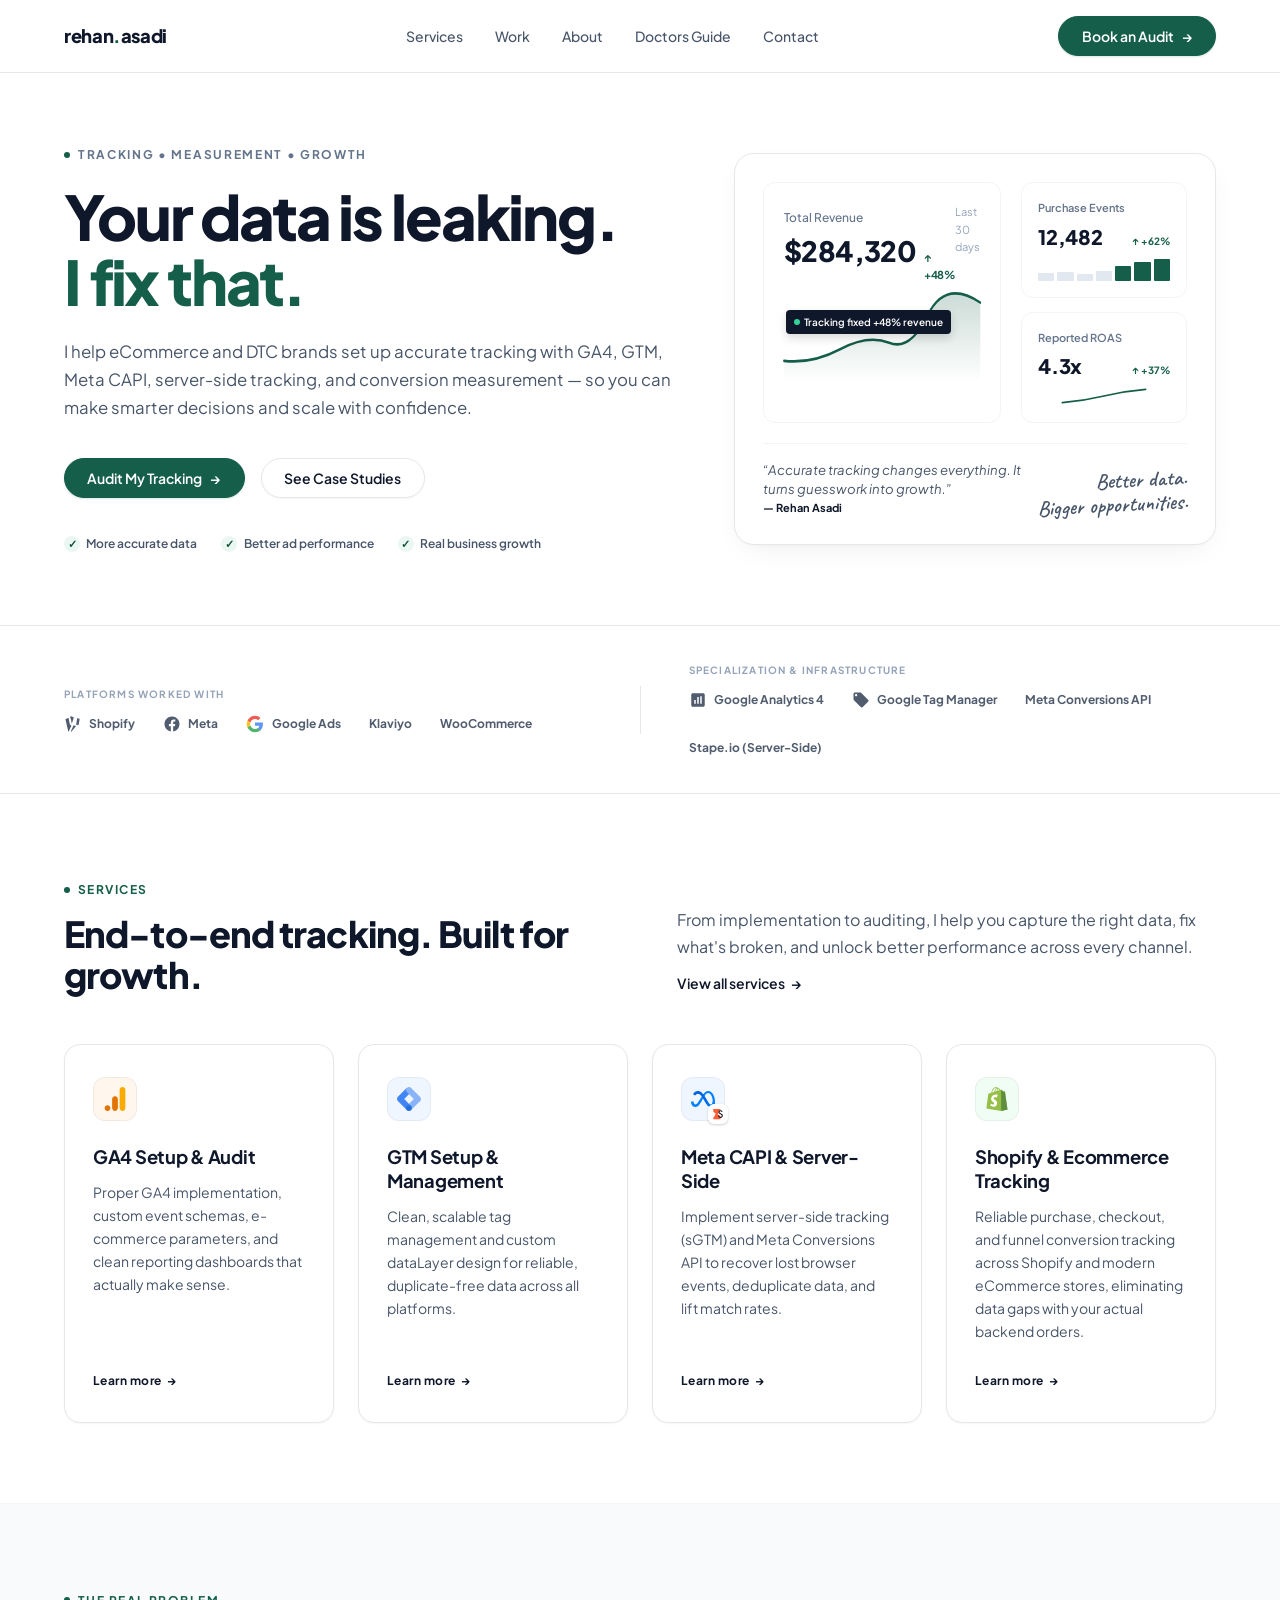
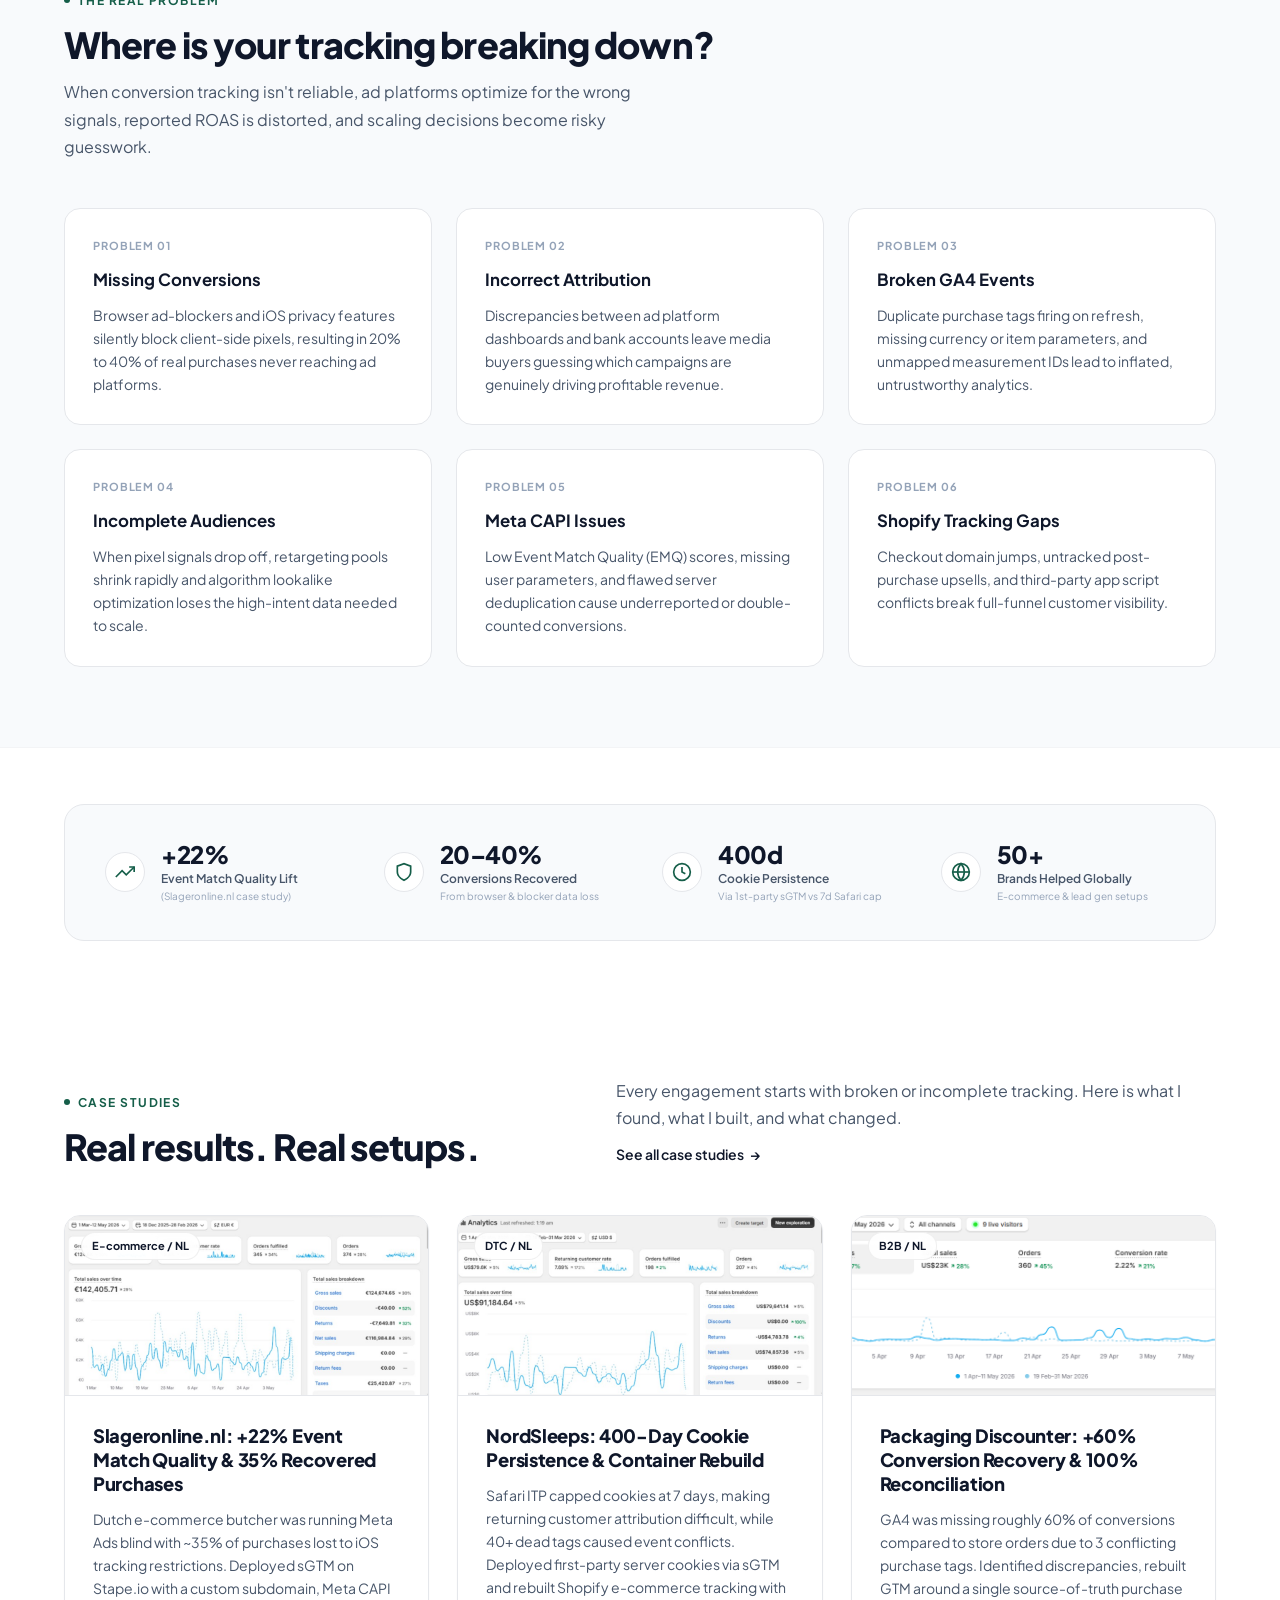
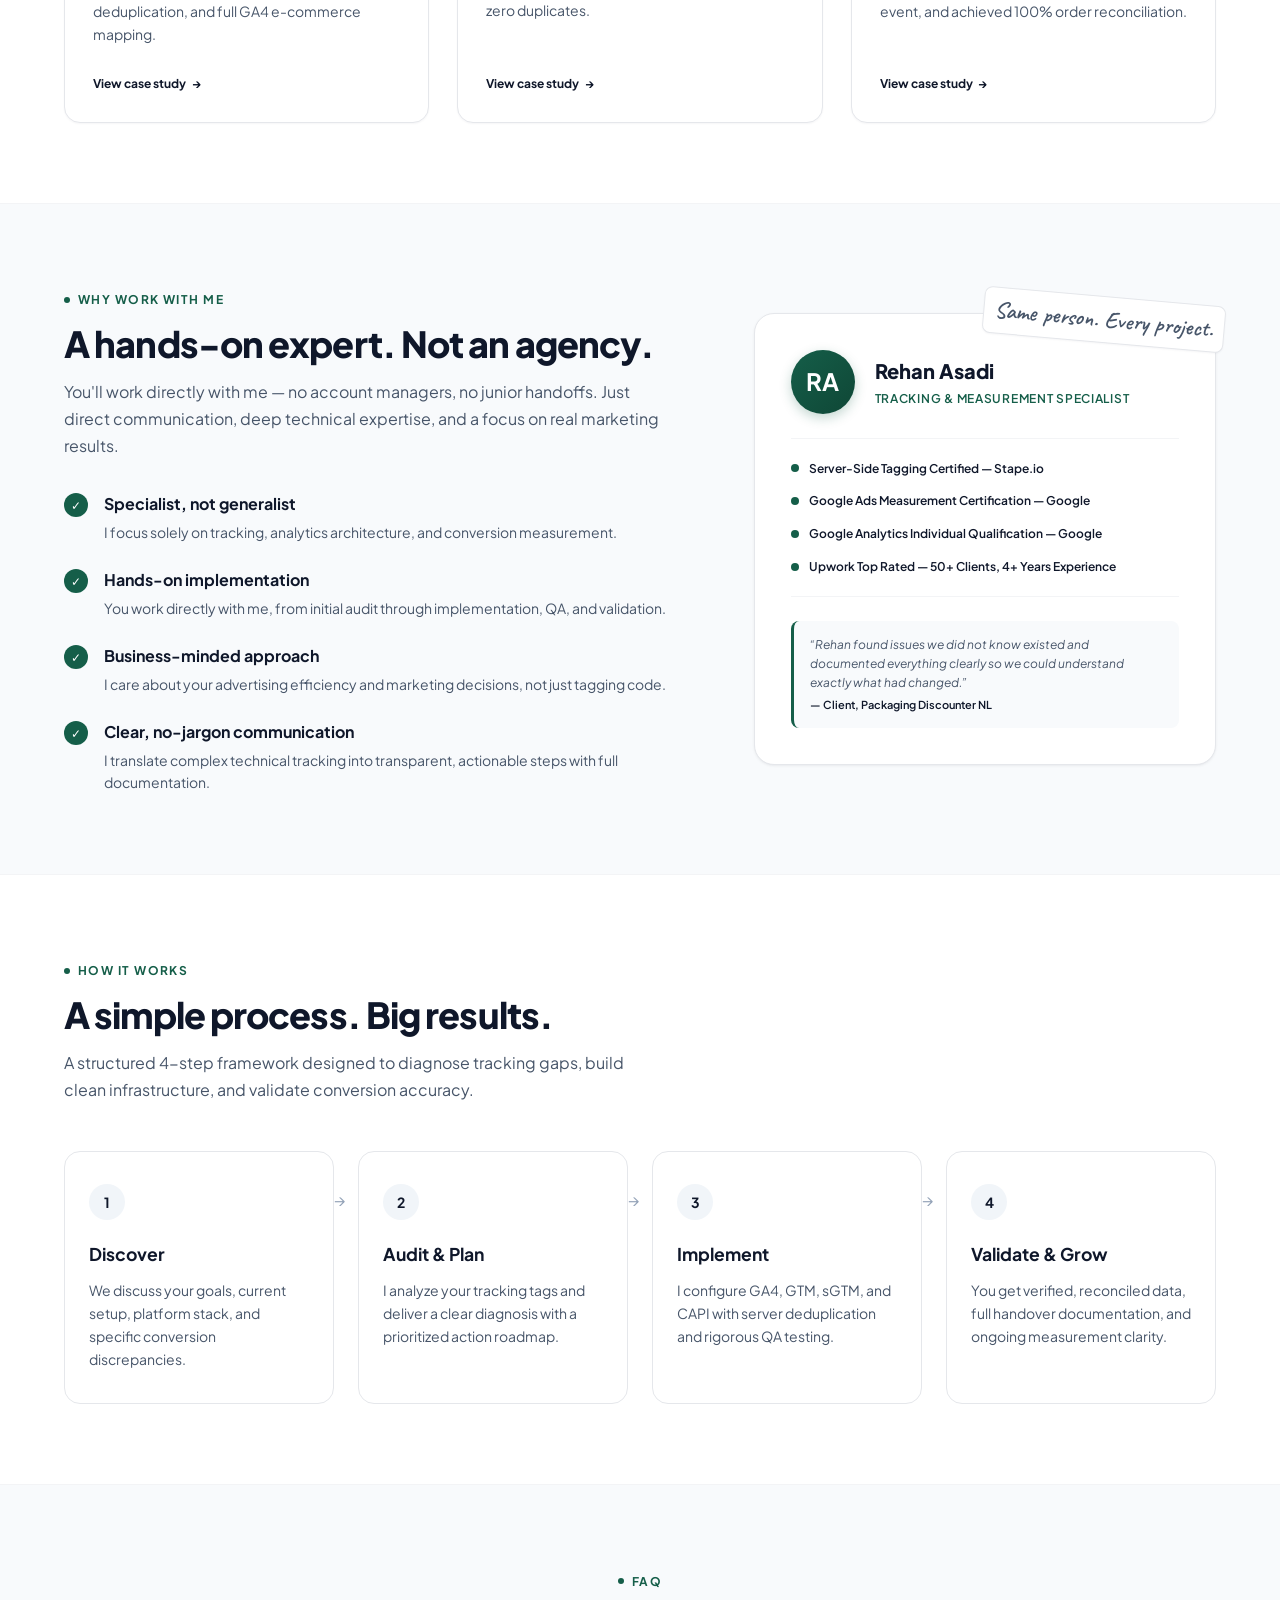
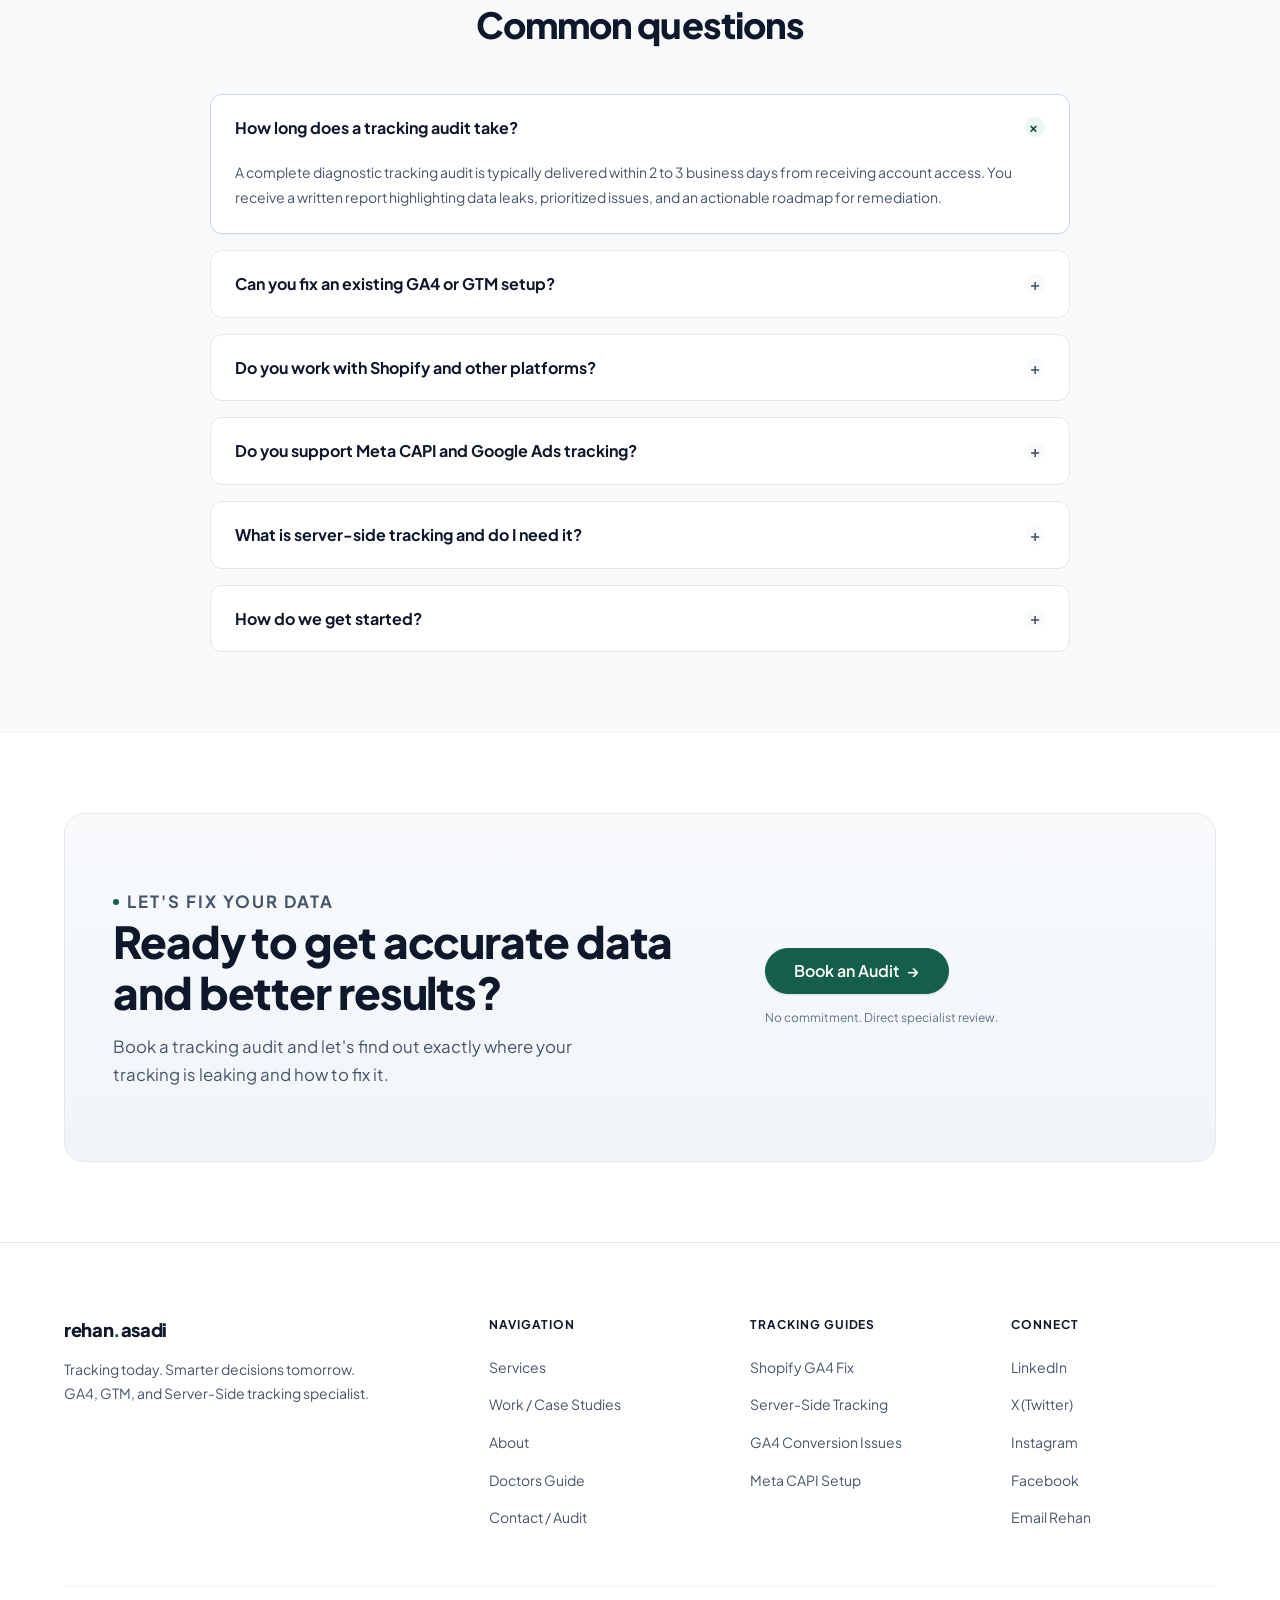
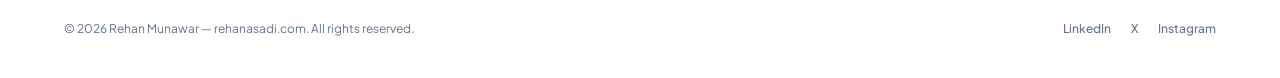
==== commit 702a9482: "Update homepage service cards with official brand logos and accurate destination anchors" ====
--- a/index.html
+++ b/index.html
@@ -307,10 +307,16 @@
         </div>
 
         <div class="services-grid-4">
-          <!-- Card 1 -->
+          <!-- Card 1: GA4 Setup & Audit -->
           <article class="service-card">
-            <div class="service-icon-wrap" aria-hidden="true">
-              <svg class="service-icon-svg" viewBox="0 0 24 24" fill="none" stroke="currentColor" stroke-width="2"><path d="M18 20V10M12 20V4M6 20v-6"></path></svg>
+            <div class="service-icon-wrap icon-ga4" aria-hidden="true">
+              <svg class="service-icon-svg" viewBox="0 0 512 512" fill="none" xmlns="http://www.w3.org/2000/svg">
+                <g transform="translate(-174.95 -339.18)scale(3.54856)">
+                  <path d="M149.3 112.8V221c0 12.1 8.4 18.9 17.2 18.9 8.2 0 17.2-5.7 17.2-18.9V113.6c0-11.1-8.2-18-17.2-18s-17.2 7.6-17.2 17.2" fill="#F9AB00"/>
+                  <path d="M104.2 167.7V221c0 12.1 8.4 18.9 17.2 18.9 8.2 0 17.2-5.7 17.2-18.9v-52.5c0-11.1-8.2-18-17.2-18s-17.2 7.7-17.2 17.2" fill="#E37400"/>
+                  <path d="M93.6 222.7c0 9.5-7.7 17.2-17.2 17.2s-17.2-7.7-17.2-17.2 7.7-17.2 17.2-17.2 17.2 7.6 17.2 17.2" fill="#E37400"/>
+                </g>
+              </svg>
             </div>
             <h3 class="service-card-title">GA4 Setup &amp; Audit</h3>
             <p class="service-card-desc">
@@ -321,42 +327,68 @@
             </a>
           </article>
 
-          <!-- Card 2 -->
+          <!-- Card 2: GTM Setup & Management -->
           <article class="service-card">
-            <div class="service-icon-wrap" aria-hidden="true">
-              <svg class="service-icon-svg" viewBox="0 0 24 24" fill="none" stroke="currentColor" stroke-width="2"><path d="M20.59 13.41l-7.17 7.17a2 2 0 0 1-2.83 0L2 12V2h10l8.59 8.59a2 2 0 0 1 0 2.82z"></path><line x1="7" y1="7" x2="7.01" y2="7"></line></svg>
+            <div class="service-icon-wrap icon-gtm" aria-hidden="true">
+              <svg class="service-icon-svg" viewBox="0 0 512 512" fill="none" xmlns="http://www.w3.org/2000/svg">
+                <path d="m300.5 491-88.8-86.6 190.8-194.9 92 90.1z" fill="#8AB4F8"/>
+                <path d="m300.9 107.9-88.6-90.4L18.7 209.3c-25 25-25 65.4 0 90.4l190.7 192 90.2-84.4-145.3-152.8z" fill="#4285F4"/>
+                <path d="m493.3 210.7-192-192c-25-25-65.5-25-90.5 0s-25 65.5 0 90.5l192 192c25 25 65.5 25 90.5 0 24.9-24.9 24.9-65.5 0-90.5" fill="#8AB4F8"/>
+                <circle cx="254.5" cy="449.5" r="62.5" fill="#246FDB"/>
+              </svg>
             </div>
             <h3 class="service-card-title">GTM Setup &amp; Management</h3>
             <p class="service-card-desc">
               Clean, scalable tag management and custom dataLayer design for reliable, duplicate-free data across all platforms.
             </p>
-            <a href="services.html#ga4" class="service-card-link">
+            <a href="services.html#gtm" class="service-card-link">
               Learn more <span aria-hidden="true">→</span>
             </a>
           </article>
 
-          <!-- Card 3 -->
+          <!-- Card 3: Meta CAPI & Server-Side -->
           <article class="service-card">
-            <div class="service-icon-wrap" aria-hidden="true">
-              <svg class="service-icon-svg" viewBox="0 0 24 24" fill="none" stroke="currentColor" stroke-width="2"><rect x="2" y="2" width="20" height="8" rx="2" ry="2"></rect><rect x="2" y="14" width="20" height="8" rx="2" ry="2"></rect><line x1="6" y1="6" x2="6.01" y2="6"></line><line x1="6" y1="18" x2="6.01" y2="18"></line></svg>
+            <div class="service-icon-wrap icon-meta" aria-hidden="true" title="Meta CAPI &amp; Server-Side Tracking (sGTM / Stape)">
+              <svg class="service-icon-svg" viewBox="0 0 1567 1041" fill="none" xmlns="http://www.w3.org/2000/svg">
+                <defs>
+                  <linearGradient id="metaGradHome" x1="332.6" x2="1411" y1="637.7" y2="692.2" gradientUnits="userSpaceOnUse">
+                    <stop offset="0" stop-color="#0064e1"/>
+                    <stop offset=".4" stop-color="#0064e1"/>
+                    <stop offset=".8" stop-color="#0073ee"/>
+                    <stop offset="1" stop-color="#0082fb"/>
+                  </linearGradient>
+                </defs>
+                <path d="M169.5 686.5c0 59.9 13.1 105.8 30.3 133.6 22.5 36.4 56 51.8 90.2 51.8 44.2 0 84.5-10.9 162.3-118.6C514.6 667.1 588 546 637.4 470l83.7-128.6c58.1-89.3 125.3-188.6 202.5-255.9C986.5 30.5 1054.5 0 1122.8 0c114.8 0 224.1 66.5 307.7 191.4 91.6 136.7 136 308.8 136 486.5 0 105.6-20.8 183.2-56.2 244.6-34.2 59.3-100.8 118.5-213 118.5V871.9c96 0 120-88.3 120-189.3 0-144-33.6-303.8-107.5-418-52.4-81-120.4-130.5-195.2-130.5-80.8 0-145.9 61.1-219.1 169.9-38.9 57.8-78.8 128.3-123.6 207.8l-49.4 87.5c-99.1 175.9-124.2 216-173.8 282.1C461.9 997.1 387.7 1041 290 1041c-115.8 0-189.1-50.2-234.4-125.8C18.5 853.5.3 772.6.3 680.5z" fill="#0081FB"/>
+                <path d="M133.7 203.3C211.3 83.7 323.2 0 451.6 0 525.9 0 599.8 22 677 85.1c84.4 68.9 174.4 182.5 286.7 369.6l40.2 67.1c97.2 162 152.5 245.3 184.8 284.6 41.6 50.5 70.8 65.5 108.6 65.5 96 0 120-88.3 120-189.3l149.2-4.7c0 105.6-20.8 183.2-56.2 244.6-34.2 59.3-100.8 118.5-213 118.5-69.7 0-131.5-15.2-199.8-79.6C1045 911.9 983.6 824 936.4 744.9L796 510.1c-70.5-117.8-135.2-205.6-172.6-245.4-40.2-42.8-92-94.5-174.5-94.5-66.9 0-123.6 46.9-171.1 118.7z" fill="url(#metaGradHome)"/>
+              </svg>
+              <span class="icon-badge-stape" title="Stape / sGTM Server-Side">
+                <svg width="12" height="12" viewBox="0 2 36 38" fill="none">
+                  <path d="M26 7L17 22L26 28V38H3V34L11 20L3 14V5H26V7Z" fill="#FF5C35"/>
+                  <path d="M32.6989 13.1104L29.838 14.8057C29.3032 13.8773 28.7936 13.2718 28.3092 12.9893C27.8046 12.6663 27.1538 12.5049 26.3566 12.5049C25.3777 12.5049 24.5654 12.7824 23.9196 13.3374C23.2737 13.8823 22.9508 14.5685 22.9508 15.396C22.9508 16.5363 23.7985 17.4546 25.4938 18.1509L27.8248 19.1045C29.722 19.8714 31.1095 20.8099 31.9874 21.9199C32.8654 23.0199 33.3043 24.3721 33.3043 25.9766C33.3043 28.126 32.5878 29.902 31.1549 31.3047C29.7119 32.7174 27.9207 33.4238 25.7814 33.4238C23.7531 33.4238 22.0779 32.8234 20.756 31.6226C19.4542 30.4217 18.6419 28.7314 18.319 26.5518L21.8912 25.7646C22.0527 27.137 22.3352 28.0856 22.7389 28.6104C23.4655 29.6195 24.525 30.124 25.9176 30.124C27.0175 30.124 27.9308 29.7557 28.6573 29.019C29.3839 28.2824 29.7472 27.349 29.7472 26.2188C29.7472 25.7646 29.6816 25.3509 29.5504 24.9775C29.4293 24.5941 29.2325 24.2459 28.9601 23.9331C28.6977 23.6102 28.3546 23.3125 27.9308 23.04C27.507 22.7575 27.0024 22.4901 26.4171 22.2378L24.1617 21.2993C20.9628 19.9471 19.3634 17.9692 19.3634 15.3657C19.3634 13.6099 20.0345 12.1416 21.3766 10.9609C22.7187 9.77018 24.3888 9.1748 26.3868 9.1748C29.0812 9.1748 31.1852 10.4867 32.6989 13.1104Z" fill="#111827"/>
+                </svg>
+              </span>
             </div>
             <h3 class="service-card-title">Meta CAPI &amp; Server-Side</h3>
             <p class="service-card-desc">
               Implement server-side tracking (sGTM) and Meta Conversions API to recover lost browser events, deduplicate data, and lift match rates.
             </p>
-            <a href="services.html#sgtm" class="service-card-link">
+            <a href="services.html#capi" class="service-card-link">
               Learn more <span aria-hidden="true">→</span>
             </a>
           </article>
 
-          <!-- Card 4 -->
+          <!-- Card 4: Shopify & Ecommerce Tracking -->
           <article class="service-card">
-            <div class="service-icon-wrap" aria-hidden="true">
-              <svg class="service-icon-svg" viewBox="0 0 24 24" fill="none" stroke="currentColor" stroke-width="2"><circle cx="12" cy="12" r="10"></circle><polyline points="12 6 12 12 16 14"></polyline></svg>
-            </div>
-            <h3 class="service-card-title">Conversion Tracking</h3>
+            <div class="service-icon-wrap icon-shopify" aria-hidden="true">
+              <svg class="service-icon-svg" viewBox="0 0 512 512" fill="none" xmlns="http://www.w3.org/2000/svg">
+                <path d="M425.9 98.7c-.3-2.7-2.7-3.9-4.5-4.2s-38.1-.6-38.1-.6-30.6-29.7-33.6-32.7-8.8-2.1-11.2-1.5c0 0-5.8 1.8-15.4 4.8-1.5-5.1-3.9-11.5-7.3-17.9-10.9-20.9-26.6-31.8-46-31.8-1.2 0-2.7 0-3.9.3-.6-.6-1.2-1.2-1.8-2.1-8.7-9-19.3-13.3-32-13-24.8.6-49.4 18.5-69.6 50.6-14.2 22.4-24.8 50.6-27.9 72.4-28.5 8.8-48.4 14.8-48.7 15.1-14.2 4.5-14.8 4.8-16.7 18.5-1.5 10-39.1 301-39.1 301L345.3 512l136.5-33.9c.1 0-55.6-377-55.9-379.4M307.2 69.3c-7.3 2.1-15.4 4.8-24.5 7.6-.3-12.4-1.8-30-7.6-45.1 19 3.6 28.1 24.8 32.1 37.5m-40.9 12.8c-16.7 5.1-34.5 10.6-52.7 16.3 5.1-19.4 14.8-38.8 26.6-51.5 4.5-4.8 10.6-10 17.9-13 7 14.3 8.2 34.5 8.2 48.2m-33.9-65.4c5.8 0 10.6 1.2 14.8 3.9-6.7 3.3-13.3 8.5-19.4 15.1-15.7 17-27.9 43-32.7 68.4-15.1 4.5-29.7 9.1-43.3 13.3 9.1-39.9 42.4-99.5 80.6-100.7" fill="#95BF47"/>
+                <path d="M421.3 94.5c-1.8-.3-38.1-.6-38.1-.6s-30.6-29.7-33.6-32.7c-1.2-1.2-2.7-1.8-4.2-1.8V512l136.5-33.9s-55.7-376.6-56-379.4c-.7-2.7-2.8-3.9-4.6-4.2" fill="#5E8E3E"/>
+                <path d="M269.6 164.7 253.9 224s-17.6-8.2-38.8-6.7c-30.9 1.8-31.2 21.2-30.9 26.3 1.8 26.6 71.5 32.4 75.4 94.5 3 49-26 82.4-67.8 85.1-50.3 3-77.8-26.3-77.8-26.3l10.6-45.1s27.9 20.9 50 19.7c14.5-.9 19.7-12.7 19.1-21.2-2.1-34.5-59-32.7-62.7-89.3-3-47.8 28.5-96.3 97.8-100.8 27.2-2.4 40.8 4.5 40.8 4.5" fill="#FFFFFF"/>
+              </svg>
+            </div>
+            <h3 class="service-card-title">Shopify &amp; Ecommerce Tracking</h3>
             <p class="service-card-desc">
-              Track what truly drives revenue &mdash; purchases, checkouts, lead forms, and custom funnel steps across Shopify, WooCommerce, and custom web apps.
+              Reliable purchase, checkout, and funnel conversion tracking across Shopify and modern eCommerce stores, eliminating data gaps with your actual backend orders.
             </p>
             <a href="shopify-ga4-tracking.html" class="service-card-link">
               Learn more <span aria-hidden="true">→</span>
--- a/assets/homepage.css
+++ b/assets/homepage.css
@@ -393,11 +393,34 @@
   justify-content: center;
   margin-bottom: 1.5rem;
   flex-shrink: 0;
+  border: 1px solid rgba(0, 0, 0, 0.05);
+  position: relative;
 }
 
 .service-icon-svg {
-  width: 22px;
-  height: 22px;
+  width: 24px;
+  height: 24px;
+  display: block;
+}
+
+.icon-ga4 { background-color: #FFF7ED; }
+.icon-gtm { background-color: #EFF6FF; }
+.icon-meta { background-color: #F0F6FF; }
+.icon-shopify { background-color: #F0FDF4; }
+
+.icon-badge-stape {
+  position: absolute;
+  bottom: -4px;
+  right: -4px;
+  width: 20px;
+  height: 20px;
+  background: #FFFFFF;
+  border: 1.5px solid #FFFFFF;
+  border-radius: 6px;
+  box-shadow: 0 1px 3px rgba(0, 0, 0, 0.12), 0 1px 2px rgba(0, 0, 0, 0.08);
+  display: flex;
+  align-items: center;
+  justify-content: center;
 }
 
 .service-card-title {
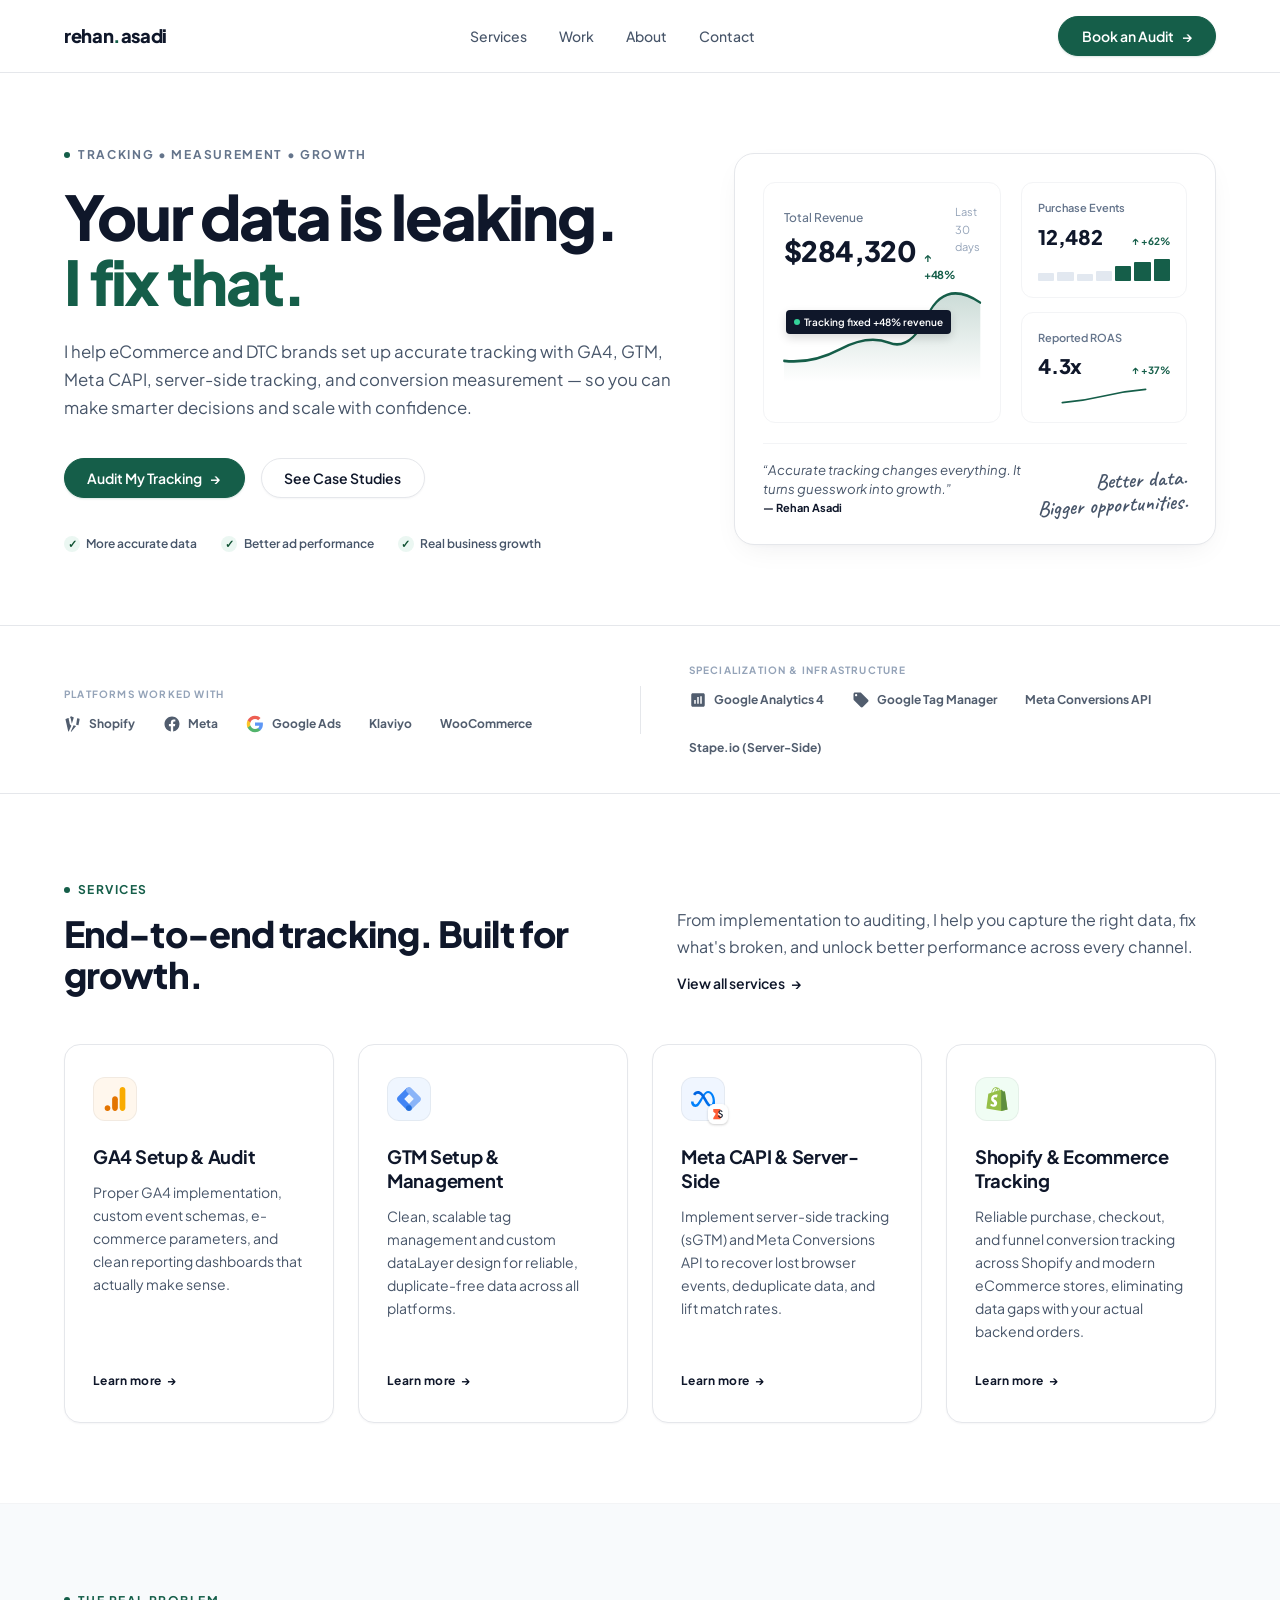
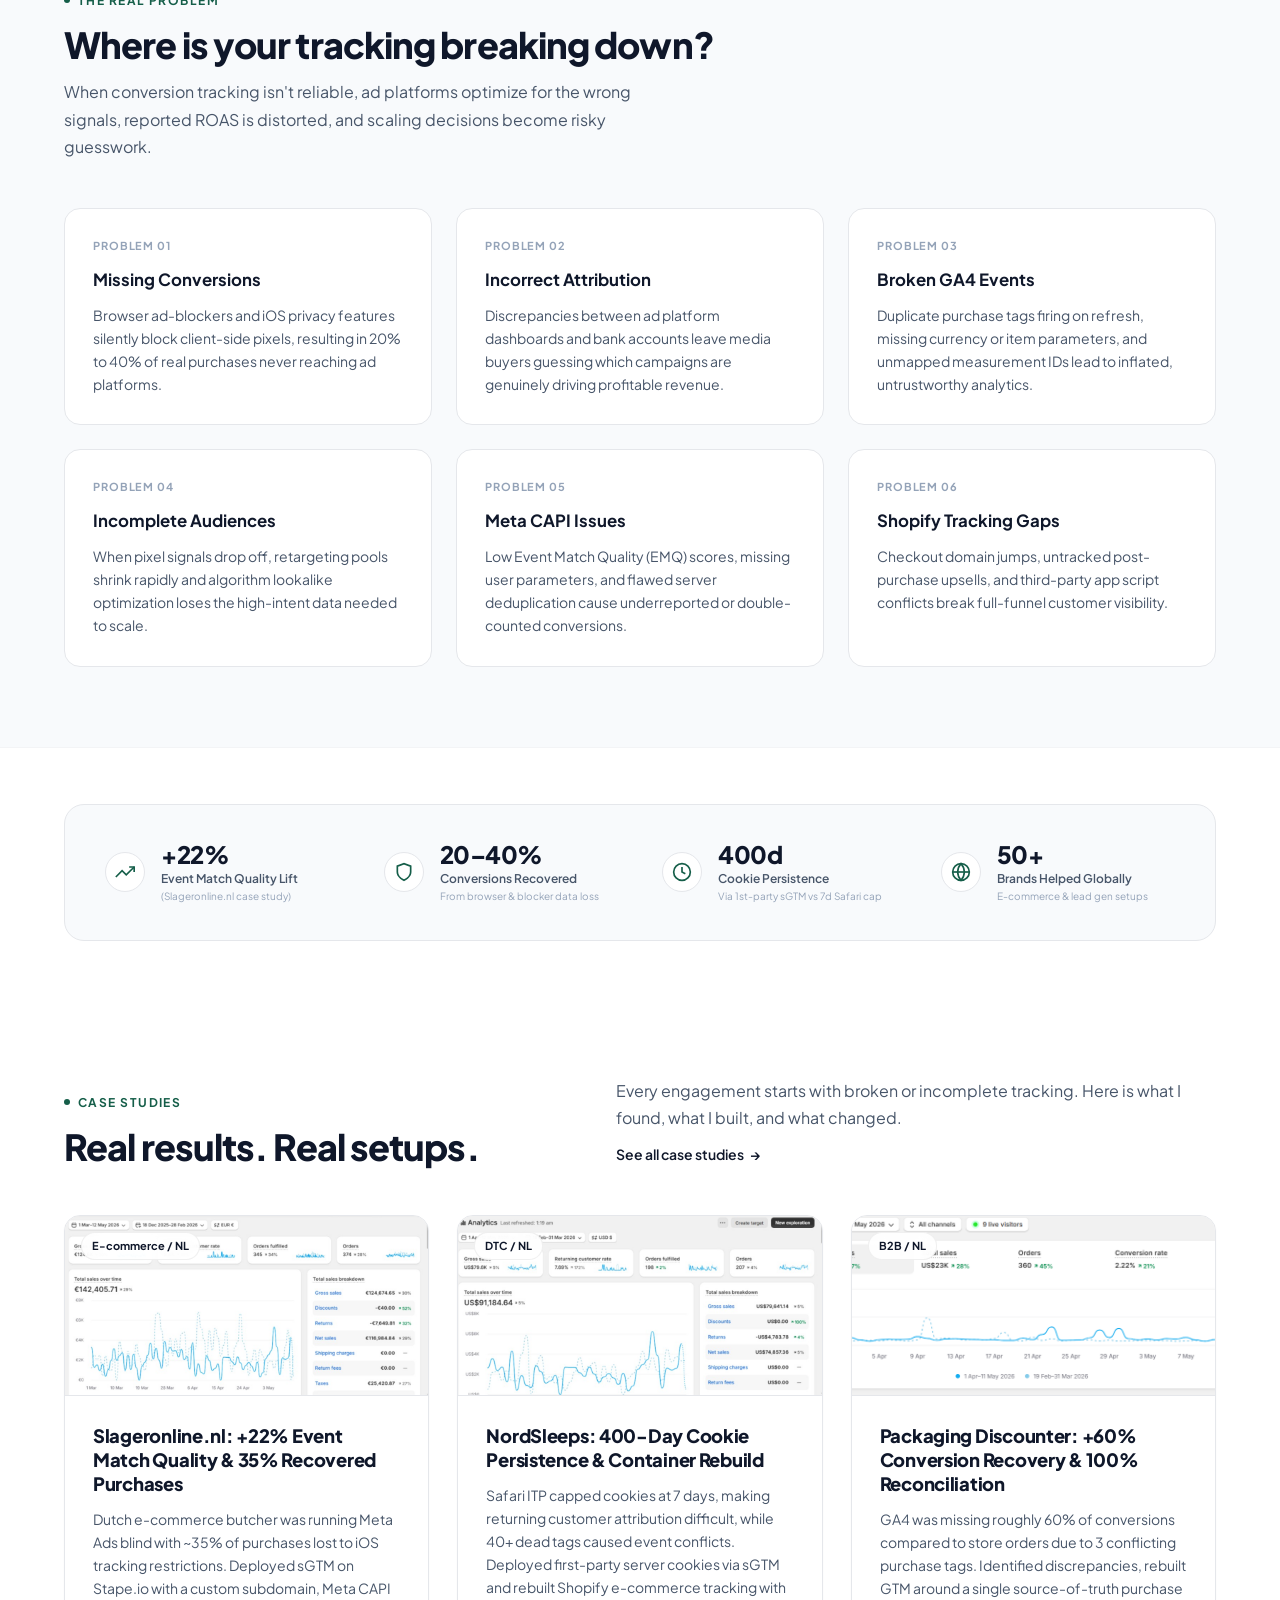
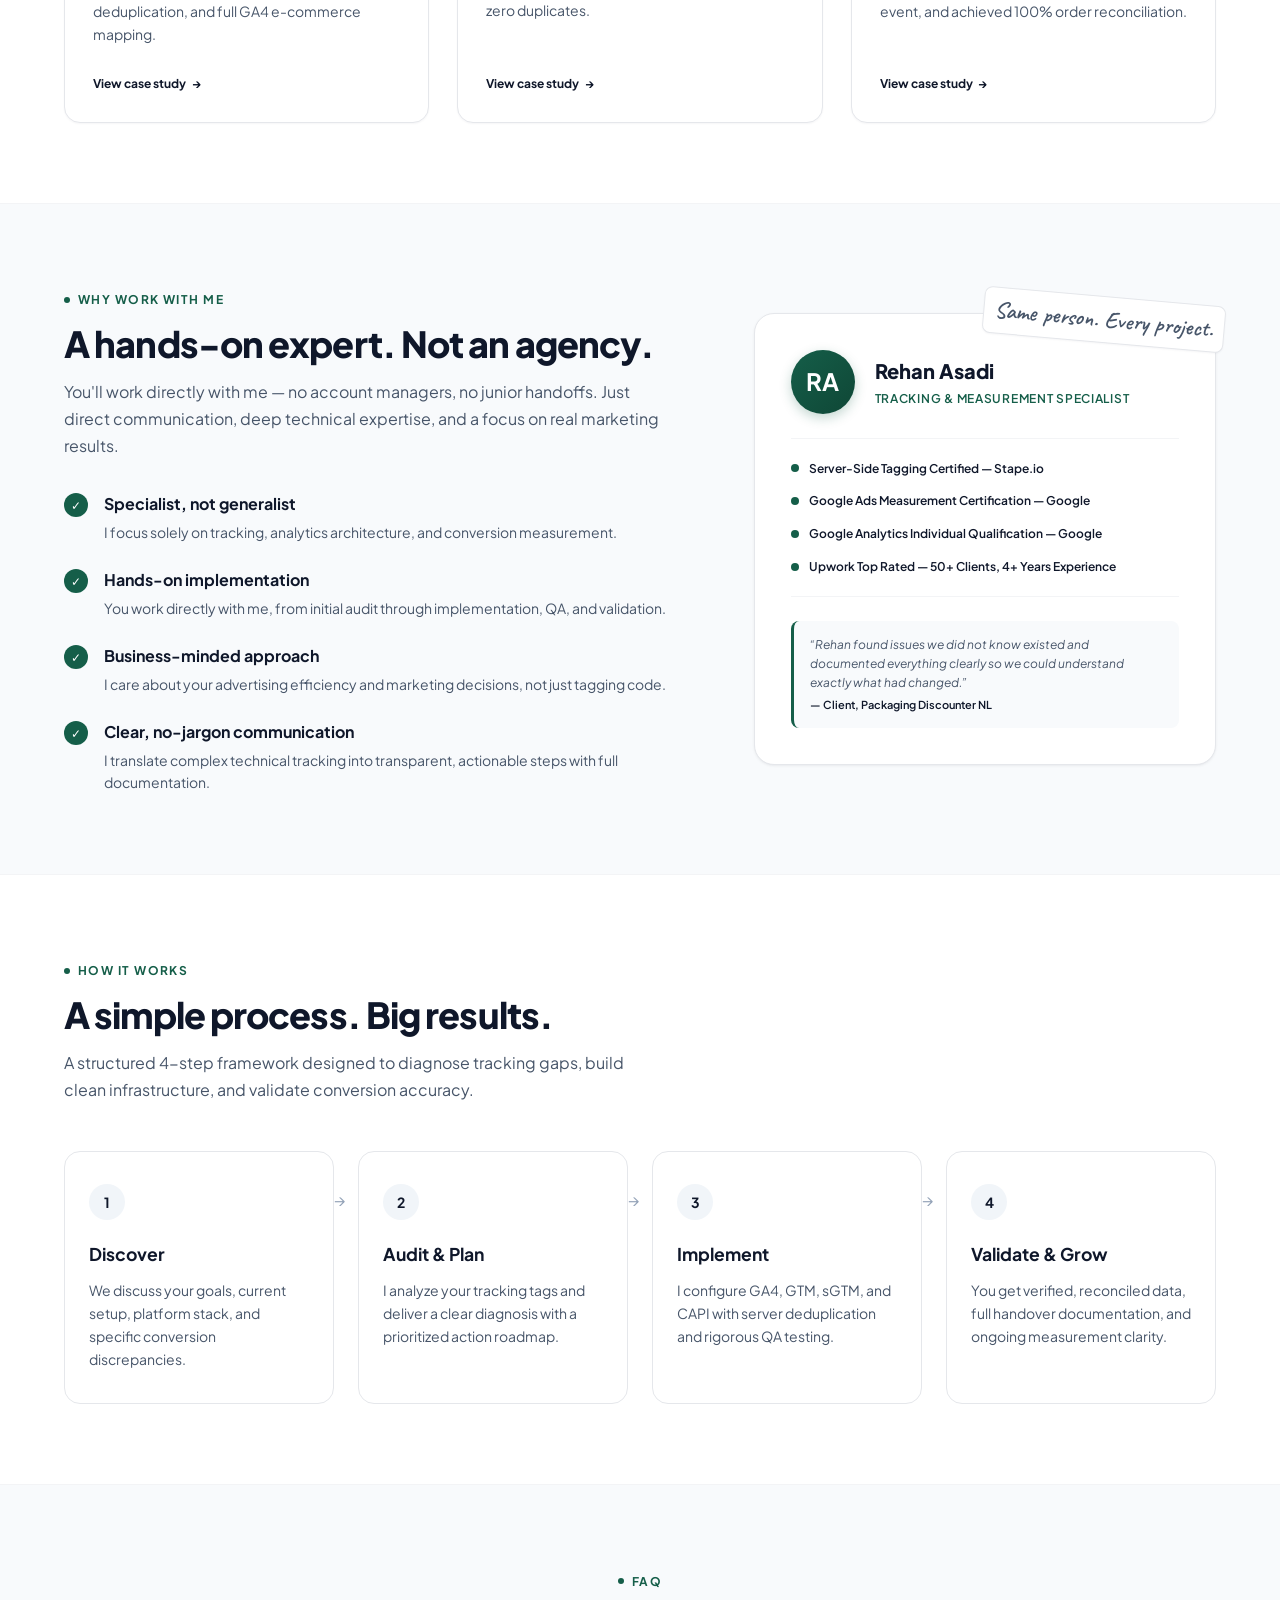
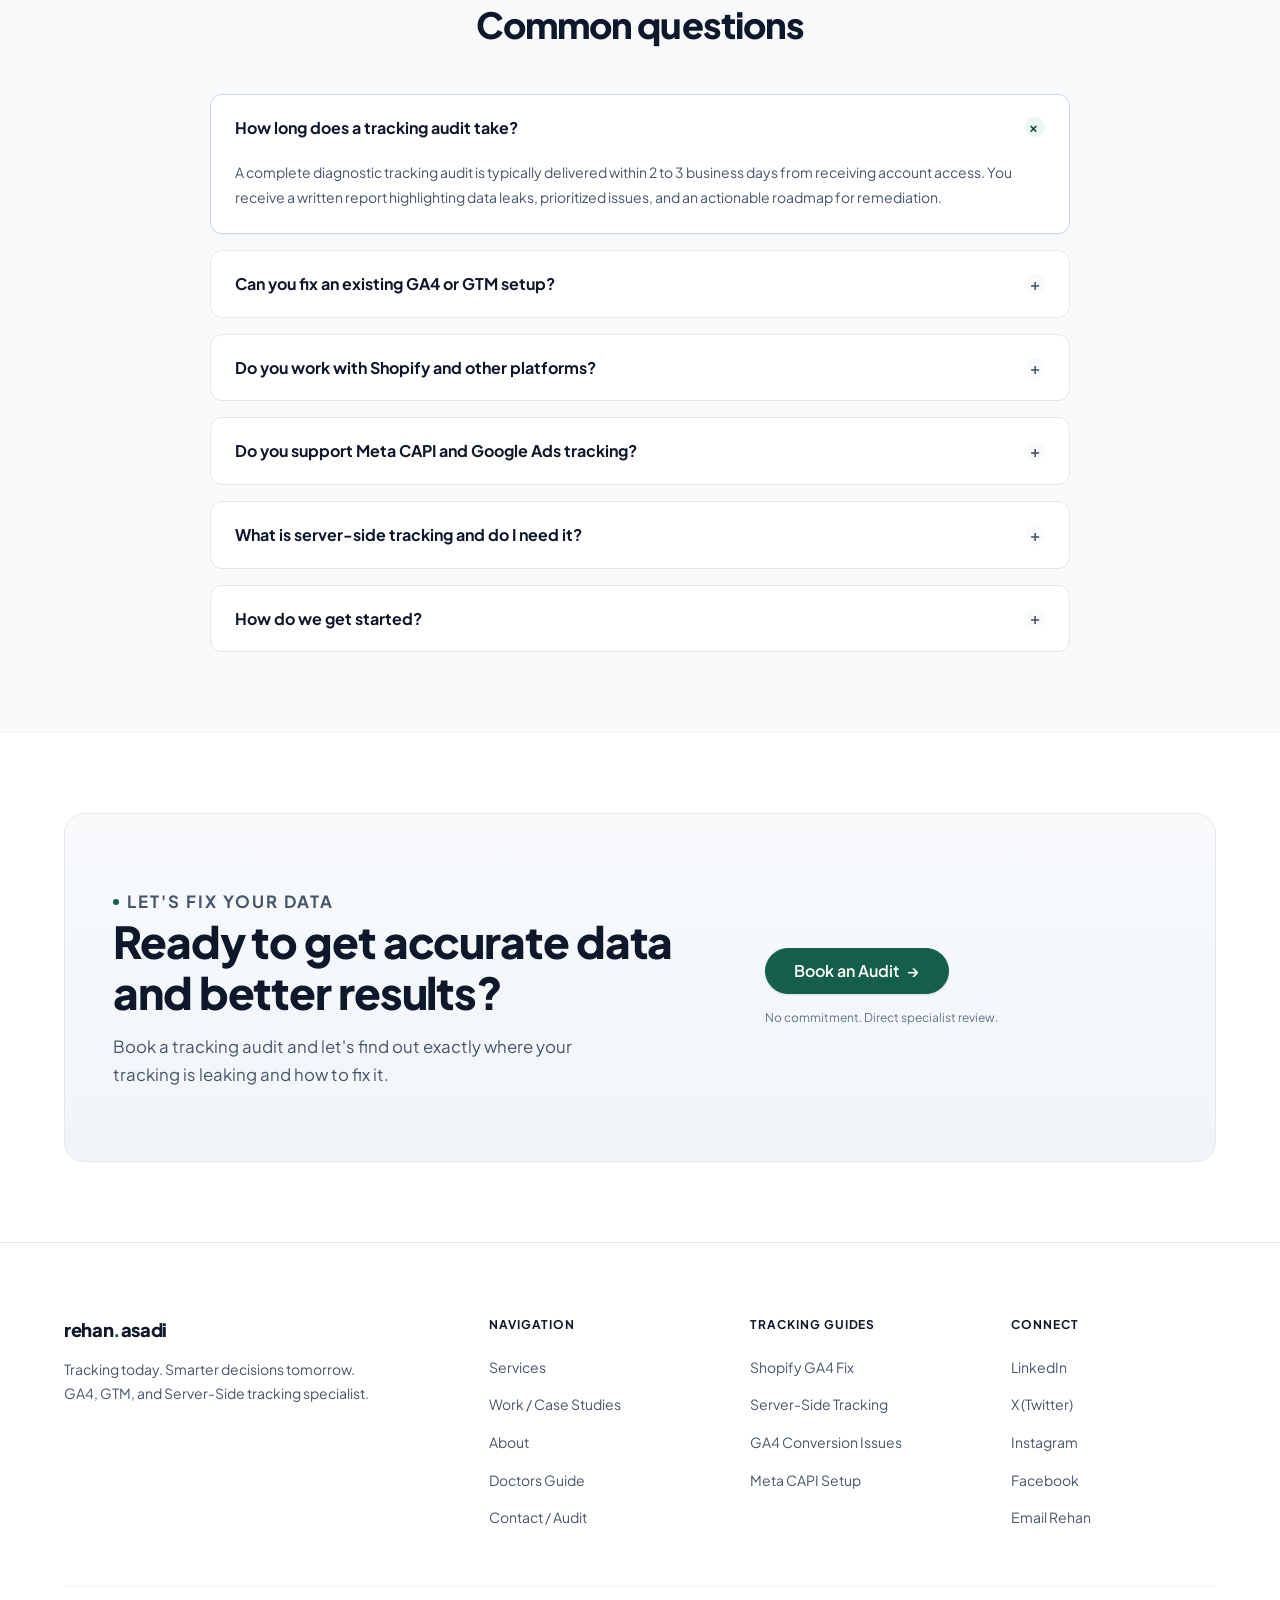
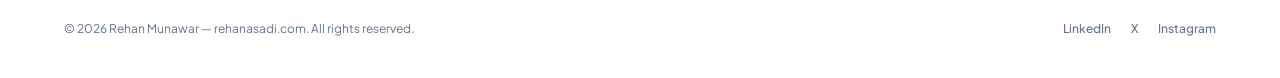
==== commit 76b57186: "Remove doctors guide from main navigation" ====
--- a/index.html
+++ b/index.html
@@ -59,7 +59,6 @@
           <a href="services.html">Services</a>
           <a href="case-studies.html">Work</a>
           <a href="about.html">About</a>
-          <a href="google-ads-for-doctors-guide.html">Doctors Guide</a>
           <a href="audit.html">Contact</a>
         </nav>
 
@@ -84,7 +83,6 @@
         <li><a href="services.html">Services</a></li>
         <li><a href="case-studies.html">Work / Case Studies</a></li>
         <li><a href="about.html">About</a></li>
-        <li><a href="google-ads-for-doctors-guide.html">Doctors Guide</a></li>
         <li><a href="audit.html">Contact</a></li>
       </ul>
       <a href="audit.html" class="btn btn-primary" style="width: 100%; text-align: center;">
